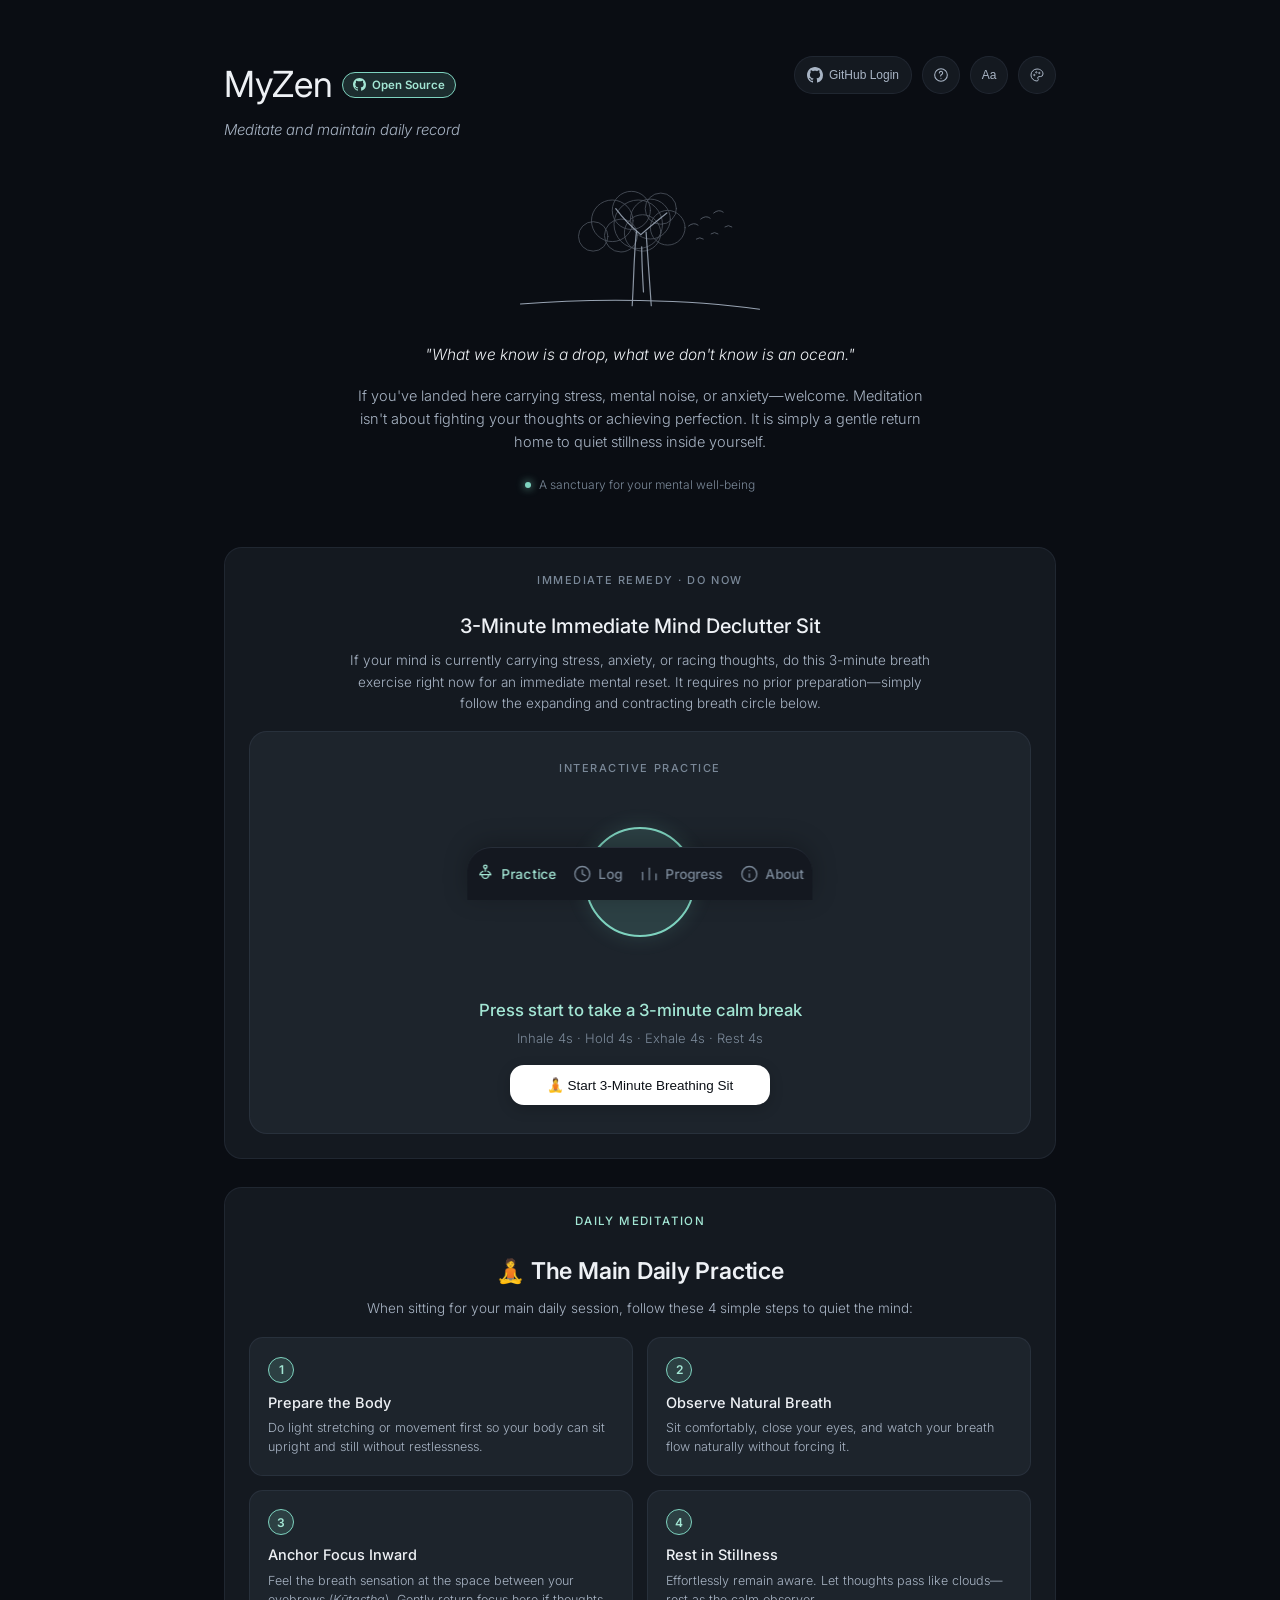
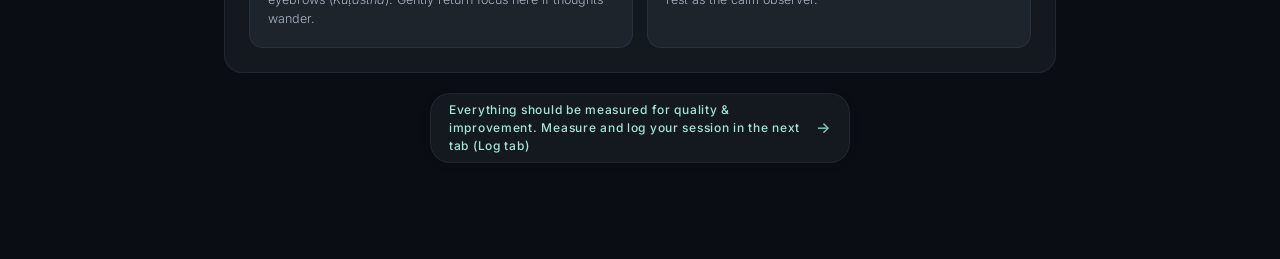
==== index.html @ 16105950 "ui improvements" ====
<!doctype html>
<html data-ps-script-executed="true" data-theme="abyssal" lang="en">
    <head>
        <meta content="text/html; charset=utf-8" http-equiv="Content-Type" />
        <meta content="width=device-width, initial-scale=1.0" name="viewport" />
        <title>MyZen — Meditate and record max depth</title>
        <meta
            content="A living record of a daily meditation practice, synced from the MyZen app — hours, streaks, and the depth reached through Patanjali's eight limbs."
            name="description"
        />
        <link href="https://fonts.googleapis.com/" rel="preconnect" />
        <link
            crossorigin=""
            href="https://fonts.gstatic.com/"
            rel="preconnect"
        />
        <link
            href="https://fonts.googleapis.com/css2?family=Inter:wght@300;400;500;600&display=swap"
            rel="stylesheet"
        />
        <style>
            /* Shared accent (teal/mint) stays constant across themes — only background & surface tint change. */
            :root {
                --accent: #7ed3bf;
                --accent-strong: #a3e6d4;
                --accent-soft: rgba(126, 211, 191, 0.16);
            }
            html[data-theme="abyssal"] {
                --bg: #0a0d13;
                --bg-card: rgba(159, 178, 204, 0.07);
                --bg-card-2: rgba(159, 178, 204, 0.12);
                --bg-modal: #141820;
                --border: rgba(159, 178, 204, 0.14);
                --border-soft: rgba(159, 178, 204, 0.09);
                --text: #eef1f5;
                --text-dim: #a8b4c4;
                --text-faint: #7a8898;
            }
            html[data-theme="forest"] {
                --bg: #0c120c;
                --bg-card: rgba(150, 190, 140, 0.07);
                --bg-card-2: rgba(150, 190, 140, 0.12);
                --bg-modal: #141c14;
                --border: rgba(150, 190, 140, 0.14);
                --border-soft: rgba(150, 190, 140, 0.09);
                --text: #eef2ea;
                --text-dim: #a8bca3;
                --text-faint: #7a8f76;
            }
            html[data-theme="cocoa"] {
                --bg: #120e0c;
                --bg-card: rgba(205, 165, 135, 0.08);
                --bg-card-2: rgba(205, 165, 135, 0.13);
                --bg-modal: #1c1713;
                --border: rgba(205, 165, 135, 0.16);
                --border-soft: rgba(205, 165, 135, 0.1);
                --text: #f2ece5;
                --text-dim: #c0a892;
                --text-faint: #8a7060;
            }
            html[data-theme="dark"] {
                --bg: #000000;
                --bg-card: rgba(255, 255, 255, 0.06);
                --bg-card-2: rgba(255, 255, 255, 0.1);
                --bg-modal: #111111;
                --border: rgba(255, 255, 255, 0.12);
                --border-soft: rgba(255, 255, 255, 0.08);
                --text: #f1f1ee;
                --text-dim: #a8acb8;
                --text-faint: #7a7e8a;
            }
            /* Light Parchment theme */
            html[data-theme="light"] {
                --accent: #2fa889;
                --accent-strong: #1f8a70;
                --accent-soft: rgba(47, 168, 137, 0.12);
                --bg: #f5f4f0;
                --bg-card: rgba(255, 255, 255, 0.85);
                --bg-card-2: rgba(240, 238, 232, 0.9);
                --bg-modal: #f0ede6;
                --border: rgba(0, 0, 0, 0.1);
                --border-soft: rgba(0, 0, 0, 0.07);
                --text: #1a1d24;
                --text-dim: #4a5060;
                --text-faint: #727880;
            }

            * {
                margin: 0;
                padding: 0;
                box-sizing: border-box;
            }
            html {
                scroll-behavior: smooth;
                font-size: 16px;
                transition: font-size 0.15s;
            }
            body {
                background: var(--bg);
                color: var(--text);
                font-family:
                    "Inter",
                    -apple-system,
                    BlinkMacSystemFont,
                    "SF Pro Text",
                    sans-serif;
                font-weight: 300;
                line-height: 1.6;
                transition:
                    background 0.3s,
                    color 0.3s;
            }
            ::selection {
                background: var(--accent-soft);
                color: var(--accent-strong);
            }
            a {
                color: inherit;
            }
            .wrap {
                max-width: 880px;
                margin: 0 auto;
                padding: 0 24px;
            }

            .label {
                font-size: 0.6875rem;
                letter-spacing: 0.14em;
                text-transform: uppercase;
                color: var(--text-faint);
                font-weight: 500;
            }

            /* ---------- header ---------- */
            header {
                padding: 56px 0 8px;
                position: relative;
            }
            header .top {
                display: flex;
                align-items: flex-start;
                justify-content: space-between;
                gap: 12px;
                flex-wrap: wrap;
            }
            header h1 {
                font-size: 2.25rem;
                font-weight: 400;
                letter-spacing: -0.01em;
            }
            header .tagline {
                color: var(--text-dim);
                font-style: italic;
                font-size: 0.9375rem;
                margin-top: 4px;
                font-weight: 300;
            }

            .icon-row {
                display: flex;
                align-items: center;
                gap: 10px;
                position: relative;
                flex-wrap: wrap;
            }
            .icon-btn {
                height: 38px;
                padding: 0 12px;
                border-radius: 20px;
                background: var(--bg-card);
                border: 1px solid var(--border-soft);
                display: inline-flex;
                align-items: center;
                justify-content: center;
                gap: 6px;
                color: var(--text-dim);
                text-decoration: none;
                flex-shrink: 0;
                font-size: 0.75rem;
                font-weight: 500;
                cursor: pointer;
                transition:
                    border-color 0.2s,
                    color 0.2s,
                    background 0.2s;
            }
            .icon-btn:hover {
                border-color: var(--accent);
                color: var(--accent-strong);
                background: var(--bg-card-2);
            }
            .icon-btn.icon-only {
                width: 38px;
                padding: 0;
                border-radius: 50%;
            }
            .icon-btn svg {
                width: 16px;
                height: 16px;
            }

            /* ---------- GitHub Auth Styles ---------- */
            .auth-pill {
                display: inline-flex;
                align-items: center;
                gap: 8px;
                background: var(--bg-card);
                border: 1px solid var(--border-soft);
                border-radius: 20px;
                padding: 4px 12px 4px 6px;
                font-size: 0.75rem;
                color: var(--text-dim);
                cursor: pointer;
                transition: all 0.2s ease;
                height: 38px;
            }
            .auth-pill:hover {
                border-color: var(--accent);
                color: var(--text);
                background: var(--bg-card-2);
            }
            .auth-avatar {
                width: 26px;
                height: 26px;
                border-radius: 50%;
                object-fit: cover;
                border: 1px solid var(--accent);
            }
            .auth-popover {
                position: absolute;
                top: 46px;
                right: 0;
                background: var(--bg-card-2);
                border: 1px solid var(--border);
                border-radius: 14px;
                padding: 16px;
                width: 240px;
                display: none;
                z-index: 25;
                backdrop-filter: blur(12px);
            }
            .auth-popover.open {
                display: block;
            }

            /* ---------- Action Buttons (Matching iOS App) ---------- */
            .action-btn-group {
                display: flex;
                flex-direction: column;
                gap: 10px;
                margin-top: 16px;
            }
            .btn-log-main {
                width: 100%;
                padding: 14px;
                border-radius: 14px;
                background: #ffffff;
                color: #0d1117;
                font-weight: 500;
                font-size: 0.9375rem;
                border: none;
                cursor: pointer;
                text-align: center;
                transition:
                    background 0.2s,
                    transform 0.1s;
                box-shadow: 0 4px 14px rgba(0, 0, 0, 0.18);
            }
            .btn-log-main:hover {
                background: #eef2f5;
            }
            .btn-log-secondary {
                width: 100%;
                padding: 12px;
                border-radius: 14px;
                background: rgba(255, 255, 255, 0.06);
                color: var(--text-dim);
                font-weight: 400;
                font-size: 0.84375rem;
                border: 1px solid var(--border-soft);
                cursor: pointer;
                text-align: center;
                display: flex;
                align-items: center;
                justify-content: center;
                gap: 8px;
                transition: all 0.2s;
            }
            .btn-log-secondary:hover {
                background: rgba(255, 255, 255, 0.1);
                color: var(--text);
                border-color: var(--border);
            }
            .btn-log-secondary:disabled {
                opacity: 0.45;
                cursor: not-allowed;
                transform: none;
            }

            /* ---------- Step-by-Step Practice & Guide ---------- */
            .practice-step-grid {
                display: grid;
                grid-template-columns: 1fr 1fr;
                gap: 14px;
                margin-top: 16px;
            }
            @media (max-width: 600px) {
                .practice-step-grid {
                    grid-template-columns: 1fr;
                }
            }
            .practice-step-card {
                background: var(--bg-card);
                border: 1px solid var(--border-soft);
                border-radius: 14px;
                padding: 18px;
            }
            .step-num-badge {
                display: inline-flex;
                align-items: center;
                justify-content: center;
                width: 26px;
                height: 26px;
                border-radius: 50%;
                background: var(--accent-soft);
                color: var(--accent-strong);
                font-size: 0.75rem;
                font-weight: 600;
                margin-bottom: 8px;
                border: 1px solid var(--accent);
            }
            .step-title {
                font-size: 0.90625rem;
                font-weight: 500;
                color: var(--text);
                margin-bottom: 4px;
            }
            .step-desc {
                font-size: 0.78125rem;
                color: var(--text-dim);
                line-height: 1.55;
            }

            .next-steps-banner {
                background: var(--bg-card-2);
                border: 1px solid var(--accent-soft);
                border-radius: 16px;
                padding: 20px;
                margin-top: 20px;
            }
            .next-step-item {
                display: flex;
                align-items: flex-start;
                gap: 12px;
                margin-top: 12px;
            }
            .next-step-item .num {
                width: 22px;
                height: 22px;
                border-radius: 50%;
                background: var(--accent);
                color: #0a0d13;
                display: flex;
                align-items: center;
                justify-content: center;
                font-size: 0.75rem;
                font-weight: 600;
                flex-shrink: 0;
                margin-top: 2px;
            }

            /* Breathing Pacer Widget */
            .breathing-ring-container {
                display: flex;
                flex-direction: column;
                align-items: center;
                justify-content: center;
                padding: 28px 20px;
                text-align: center;
                background: var(--bg-card);
                border: 1px solid var(--border-soft);
                border-radius: 18px;
                margin-top: 16px;
                position: relative;
            }
            .breathing-ring-wrapper {
                width: 170px;
                height: 170px;
                display: flex;
                align-items: center;
                justify-content: center;
                margin: 12px 0;
                position: relative;
            }
            .breathing-ring {
                width: 110px;
                height: 110px;
                border-radius: 50%;
                background: var(--accent-soft);
                border: 2px solid var(--accent);
                display: flex;
                align-items: center;
                justify-content: center;
                box-shadow: 0 0 20px var(--accent-soft);
                transition:
                    transform 4s ease-in-out,
                    opacity 4s ease-in-out;
            }
            .breathing-ring.expand {
                transform: scale(1.4);
                box-shadow: 0 0 35px var(--accent);
            }
            .breathing-ring.contract {
                transform: scale(0.9);
                box-shadow: 0 0 10px var(--accent-soft);
            }
            .breathing-state-text {
                font-size: 1.05rem;
                font-weight: 500;
                color: var(--accent-strong);
                margin-top: 18px;
            }
            .breathing-timer-text {
                font-size: 0.8125rem;
                color: var(--text-faint);
                margin-top: 4px;
            }

            /* ---------- Disabled State Wrapper ---------- */
            .disabled-section-wrap {
                position: relative;
                border-radius: 18px;
                background: var(--bg-card);
                border: 1px solid var(--border-soft);
                padding: 22px 20px;
                min-height: 180px;
                overflow: hidden;
            }
            /* Stats row: no box when active (logged in) */
            #statsWrap:not(.disabled) {
                background: none;
                border: none;
                padding: 0;
                min-height: 0;
                border-radius: 0;
            }
            .disabled-section-wrap.disabled .disabled-content {
                opacity: 0.15;
                pointer-events: none;
                user-select: none;
                filter: blur(4px);
                transition: all 0.3s ease;
            }
            .disabled-overlay {
                position: absolute;
                inset: 0;
                display: none;
                flex-direction: column;
                align-items: center;
                justify-content: center;
                padding: 28px 20px;
                text-align: center;
                background: rgba(10, 13, 19, 0.7);
                backdrop-filter: blur(6px);
                z-index: 10;
                border-radius: 18px;
            }
            html[data-theme="light"] .disabled-overlay {
                background: rgba(245, 244, 240, 0.82);
            }
            .disabled-section-wrap.disabled .disabled-overlay {
                display: flex;
            }
            .disabled-overlay-title {
                font-size: 0.9375rem;
                color: var(--text);
                font-weight: 500;
                margin-bottom: 6px;
            }
            .disabled-overlay-desc {
                font-size: 0.78125rem;
                color: var(--text-dim);
                max-width: 420px;
                margin-bottom: 14px;
                line-height: 1.5;
            }

            /* ---------- theme popover ---------- */
            .popover {
                position: absolute;
                top: 46px;
                right: 0;
                background: var(--bg-card-2);
                border: 1px solid var(--border);
                border-radius: 14px;
                padding: 14px;
                width: 190px;
                display: none;
                z-index: 20;
                backdrop-filter: blur(10px);
            }
            .popover.open {
                display: block;
            }
            .popover .pop-label {
                font-size: 0.625rem;
                letter-spacing: 0.1em;
                text-transform: uppercase;
                color: var(--text-faint);
                margin-bottom: 10px;
            }
            .theme-opt {
                display: flex;
                align-items: center;
                gap: 10px;
                padding: 7px 6px;
                border-radius: 8px;
                cursor: pointer;
                font-size: 0.8125rem;
                color: var(--text-dim);
            }
            .theme-opt:hover {
                background: var(--bg-card);
            }
            .theme-opt.active {
                color: var(--text);
            }
            .swatch {
                width: 16px;
                height: 16px;
                border-radius: 50%;
                flex-shrink: 0;
                border: 1px solid var(--border);
            }
            .sw-abyssal {
                background: #26344a;
            }
            .sw-forest {
                background: #2c3e28;
            }
            .sw-cocoa {
                background: #4a382b;
            }
            .sw-dark {
                background: #222225;
            }
            .sw-light {
                background: #e8e5da;
                border: 1px solid #ccc;
            }

            /* ---------- Open Source Tag ---------- */
            .open-source-tag {
                display: inline-flex;
                align-items: center;
                gap: 6px;
                padding: 3px 10px;
                border-radius: 20px;
                background: var(--accent-soft);
                border: 1px solid var(--accent);
                color: var(--accent-strong);
                font-size: 0.71875rem;
                font-weight: 600;
                text-decoration: none;
                transition: all 0.2s ease;
                white-space: nowrap;
            }
            .open-source-tag:hover {
                background: var(--accent);
                color: #0c120c;
                transform: translateY(-1px);
            }

            /* ---------- How Web App & GitHub Sync Pictorial Flow ---------- */
            .sync-flow-wrapper {
                margin: 20px 0 16px;
            }
            .sync-diagram {
                display: flex;
                align-items: stretch;
                justify-content: space-between;
                gap: 6px;
                margin-bottom: 20px;
            }
            .sync-step {
                flex: 1;
                background: var(--bg-card);
                border: 1px solid var(--border-soft);
                border-radius: 14px;
                padding: 16px 12px;
                text-align: center;
                position: relative;
                display: flex;
                flex-direction: column;
                align-items: center;
                transition: all 0.25 ease;
            }
            .sync-step:hover {
                border-color: var(--accent);
                transform: translateY(-2px);
                background: var(--bg-card-2);
            }
            .sync-step-badge {
                width: 24px;
                height: 24px;
                border-radius: 50%;
                background: var(--accent-soft);
                border: 1px solid var(--accent);
                color: var(--accent-strong);
                font-size: 0.75rem;
                font-weight: 700;
                display: flex;
                align-items: center;
                justify-content: center;
                margin-bottom: 10px;
            }
            .sync-step-icon {
                font-size: 1.75rem;
                margin-bottom: 8px;
                line-height: 1;
            }
            .sync-step-title {
                font-size: 0.8125rem;
                font-weight: 600;
                color: var(--text);
                margin-bottom: 6px;
            }
            .sync-step-desc {
                font-size: 0.71875rem;
                color: var(--text-dim);
                line-height: 1.45;
            }
            .sync-arrow {
                display: flex;
                align-items: center;
                justify-content: center;
                color: var(--accent);
                font-size: 1.25rem;
                opacity: 0.85;
                padding: 0 2px;
                flex-shrink: 0;
            }
            @media (max-width: 680px) {
                .sync-diagram {
                    flex-direction: column;
                    gap: 10px;
                }
                .sync-arrow {
                    transform: rotate(90deg);
                    padding: 4px 0;
                }
            }

            /* ---------- illustration ---------- */
            .illustration {
                display: block;
                margin: 32px auto 6px;
                width: 260px;
                height: auto;
                opacity: 0.9;
            }

            /* ---------- about & why ---------- */
            .about {
                padding: 8px 0 36px;
                text-align: center;
            }
            .about p {
                color: var(--text-dim);
                font-size: 0.90625rem;
                max-width: 580px;
                margin: 0 auto;
            }
            .about p + p {
                margin-top: 12px;
            }
            .about .quote {
                color: var(--text);
                font-size: 0.96875rem;
                font-style: italic;
                margin-bottom: 16px;
            }
            .app-note {
                margin-top: 22px;
                display: inline-flex;
                align-items: center;
                gap: 8px;
                font-size: 0.75rem;
                color: var(--text-faint);
            }
            .app-note .dot {
                width: 6px;
                height: 6px;
                border-radius: 50%;
                background: var(--accent);
                box-shadow: 0 0 8px var(--accent);
            }

            /* ---------- sections ---------- */
            section {
                padding: 32px 0;
            }
            .section-head {
                margin-bottom: 20px;
                display: flex;
                align-items: baseline;
                justify-content: space-between;
                gap: 16px;
                flex-wrap: wrap;
            }
            .section-head h2 {
                font-size: 1.1875rem;
                font-weight: 400;
            }
            .section-head .desc {
                font-size: 0.8125rem;
                color: var(--text-faint);
            }

            .card {
                background: var(--bg-card);
                border: 1px solid var(--border-soft);
                border-radius: 18px;
                padding: 22px 0;
            }
            .stat-row {
                display: grid;
                grid-template-columns: 1fr 1fr 1fr;
            }
            .stat-cell {
                text-align: center;
                padding: 0 8px;
                position: relative;
            }
            .stat-cell:not(:last-child)::after {
                content: "";
                position: absolute;
                right: 0;
                top: 6px;
                bottom: 6px;
                width: 1px;
                background: var(--border-soft);
            }
            .stat-cell .lbl {
                font-size: 0.625rem;
                letter-spacing: 0.12em;
                text-transform: uppercase;
                color: var(--text-faint);
                margin-bottom: 8px;
            }
            .stat-cell .val {
                font-size: 1.5rem;
                font-weight: 400;
                color: var(--text);
            }
            .stat-cell .bar {
                height: 2px;
                width: 36px;
                margin: 8px auto 0;
                background: var(--border);
                border-radius: 2px;
                overflow: hidden;
            }
            .stat-cell .bar i {
                display: block;
                height: 100%;
                background: var(--accent);
                width: 60%;
            }

            .last-session {
                display: flex;
                align-items: center;
                gap: 18px;
                padding: 20px;
            }
            .depth-circle {
                width: 58px;
                height: 58px;
                border-radius: 50%;
                border: 1px solid var(--accent);
                display: flex;
                flex-direction: column;
                align-items: center;
                justify-content: center;
                flex-shrink: 0;
                color: var(--accent-strong);
            }
            .depth-circle .n {
                font-size: 1.1875rem;
                font-weight: 400;
                line-height: 1;
            }
            .depth-circle .t {
                font-size: 0.5rem;
                letter-spacing: 0.08em;
                text-transform: uppercase;
                color: var(--text-faint);
                margin-top: 2px;
            }
            .last-session .info .title {
                font-size: 0.9375rem;
                color: var(--text);
            }
            .last-session .info .stage {
                font-size: 0.8125rem;
                color: var(--text-dim);
                margin-top: 3px;
            }
            .last-session .info .date {
                font-size: 0.71875rem;
                color: var(--text-faint);
                margin-top: 3px;
            }

            .depth-info-toggle {
                font-size: 0.75rem;
                color: var(--accent-strong);
                background: none;
                border: none;
                cursor: pointer;
                display: inline-flex;
                align-items: center;
                gap: 6px;
                font-family: inherit;
                padding: 0;
            }
            .depth-info-toggle svg {
                width: 13px;
                height: 13px;
            }
            .limb-grid {
                display: grid;
                grid-template-columns: 1fr 1fr;
                gap: 10px;
                margin-top: 18px;
            }
            .limb-card {
                background: var(--bg-card);
                border: 1px solid var(--border-soft);
                border-radius: 14px;
                padding: 16px;
                display: flex;
                gap: 12px;
                align-items: flex-start;
            }
            .limb-card .num {
                width: 26px;
                height: 26px;
                border-radius: 50%;
                background: var(--bg-card-2);
                display: flex;
                align-items: center;
                justify-content: center;
                font-size: 0.75rem;
                color: var(--text-dim);
                flex-shrink: 0;
            }
            .limb-card.reached .num {
                background: var(--accent-soft);
                color: var(--accent-strong);
                border: 1px solid var(--accent);
            }
            .limb-card .name {
                font-size: 0.84375rem;
                font-weight: 500;
                color: var(--text);
            }
            .limb-card .desc {
                font-size: 0.71875rem;
                color: var(--text-dim);
                margin-top: 2px;
                line-height: 1.6;
            }
            @media (max-width: 600px) {
                .limb-grid {
                    grid-template-columns: 1fr;
                }
            }

            .cal-wrap {
                overflow-x: auto;
                padding: 4px 0 6px;
            }
            #calGrid {
                display: grid;
                grid-auto-flow: column;
                grid-template-rows: repeat(7, 11px);
                gap: 3px;
                width: max-content;
            }
            .cal-cell {
                width: 11px;
                height: 11px;
                border-radius: 2px;
                background: var(--bg-card);
                border: 1px solid var(--border-soft);
            }
            .cal-legend {
                display: flex;
                align-items: center;
                gap: 6px;
                margin-top: 14px;
                font-size: 0.65625rem;
                color: var(--text-faint);
            }
            .cal-legend .cal-cell {
                width: 9px;
                height: 9px;
            }

            .log-table {
                width: 100%;
                border-collapse: collapse;
                font-size: 0.8125rem;
            }
            .log-table th {
                text-align: left;
                font-size: 0.625rem;
                letter-spacing: 0.1em;
                text-transform: uppercase;
                color: var(--text-faint);
                font-weight: 400;
                padding: 0 0 12px;
                border-bottom: 1px solid var(--border);
            }
            .log-table td {
                padding: 13px 0;
                border-bottom: 1px solid var(--border-soft);
                color: var(--text-dim);
            }
            .log-table tr:last-child td {
                border-bottom: none;
            }
            .log-table .col-date {
                color: var(--text);
            }
            .log-table .col-depth {
                color: var(--accent-strong);
            }
            .table-act-btn {
                background: none;
                border: none;
                color: var(--text-faint);
                cursor: pointer;
                padding: 2px 6px;
                font-size: 0.75rem;
                transition: color 0.2s;
            }
            .table-act-btn:hover {
                color: var(--accent-strong);
            }
            .table-del-btn:hover {
                color: #ff6b6b;
            }

            /* ---------- Inline Log Widget Auth Banner ---------- */
            .inline-widget-auth-bar {
                display: flex;
                align-items: center;
                justify-content: center;
                gap: 10px;
                padding: 12px 16px;
                background: var(--accent-soft);
                border: 1px solid var(--accent);
                border-radius: 12px;
                margin-top: 16px;
                font-size: 0.84375rem;
                color: var(--accent-strong);
                font-weight: 500;
                text-align: center;
            }
            .inline-widget-auth-bar button {
                background: var(--accent);
                color: #0a0d13;
                border: none;
                border-radius: 8px;
                padding: 7px 16px;
                font-size: 0.8125rem;
                font-weight: 600;
                cursor: pointer;
                font-family: inherit;
                transition: opacity 0.2s;
            }
            .inline-widget-auth-bar button:hover {
                opacity: 0.85;
            }

            .empty-state {
                text-align: center;
                padding: 44px 18px;
                color: var(--text-faint);
                font-size: 0.8125rem;
                border: 1px dashed var(--border);
                border-radius: 14px;
            }

            .connect {
                text-align: center;
            }
            .connect p {
                color: var(--text-dim);
                font-size: 0.875rem;
                max-width: 440px;
                margin: 0 auto 20px;
            }
            .btn-primary {
                display: inline-block;
                background: var(--text);
                color: var(--bg);
                font-size: 0.875rem;
                padding: 14px 30px;
                border-radius: 14px;
                text-decoration: none;
                font-weight: 500;
                transition: opacity 0.2s;
            }
            .btn-primary:hover {
                opacity: 0.85;
            }

            footer {
                padding: 44px 0 56px;
                text-align: center;
                color: var(--text-faint);
                font-size: 0.71875rem;
                border-top: 1px solid var(--border-soft);
                margin-top: 20px;
            }
            footer .fmark {
                display: block;
                color: var(--text-dim);
                font-size: 0.8125rem;
                font-style: italic;
                margin-bottom: 8px;
            }

            /* ---------- modals & reflection sheet ---------- */
            .modal-overlay {
                position: fixed;
                inset: 0;
                background: rgba(0, 0, 0, 0.65);
                display: none;
                align-items: flex-end;
                justify-content: center;
                z-index: 100;
            }
            .modal-overlay.open {
                display: flex;
            }
            .modal-card {
                background: var(--bg-modal);
                border: 1px solid var(--border);
                border-radius: 20px 20px 0 0;
                width: 100%;
                max-width: 620px;
                max-height: 85vh;
                overflow-y: auto;
                padding: 26px 24px 34px;
                animation: slideUp 0.25s ease;
                box-shadow: 0 -4px 40px rgba(0, 0, 0, 0.5);
            }
            @media (min-width: 640px) {
                .modal-overlay {
                    align-items: center;
                }
                .modal-card {
                    border-radius: 20px;
                    margin: 20px;
                }
            }
            @keyframes slideUp {
                from {
                    transform: translateY(24px);
                    opacity: 0;
                }
                to {
                    transform: translateY(0);
                    opacity: 1;
                }
            }
            .modal-head {
                display: flex;
                align-items: center;
                justify-content: space-between;
                margin-bottom: 18px;
            }
            .modal-head h3 {
                font-size: 1.1rem;
                font-weight: 400;
                color: var(--text);
            }
            .modal-close {
                width: 30px;
                height: 30px;
                border-radius: 50%;
                background: rgba(255, 255, 255, 0.08);
                border: none;
                color: var(--text-dim);
                cursor: pointer;
                font-size: 1rem;
                flex-shrink: 0;
            }
            .modal-body p {
                font-size: 0.84375rem;
                color: var(--text-dim);
                line-height: 1.7;
                margin-bottom: 12px;
            }
            .modal-body .m-limb {
                display: flex;
                gap: 12px;
                padding: 12px 0;
                border-top: 1px solid var(--border-soft);
            }
            .modal-body .m-limb:first-of-type {
                border-top: none;
            }
            .modal-body .m-limb .num {
                width: 24px;
                height: 24px;
                border-radius: 50%;
                background: var(--accent-soft);
                color: var(--accent-strong);
                display: flex;
                align-items: center;
                justify-content: center;
                font-size: 0.7rem;
                flex-shrink: 0;
            }
            .modal-body .m-limb .name {
                font-size: 0.85rem;
                color: var(--text);
            }

            /* Sheet Layout Specifics */
            .sheet-section {
                margin-bottom: 20px;
            }
            .sheet-label {
                font-size: 0.6875rem;
                letter-spacing: 0.12em;
                text-transform: uppercase;
                color: var(--text-faint);
                margin-bottom: 10px;
                display: flex;
                justify-content: space-between;
                align-items: center;
            }
            .duration-picker {
                background: var(--bg-card);
                border: 1px solid var(--border-soft);
                border-radius: 14px;
                padding: 16px;
            }
            .duration-slider-row {
                display: flex;
                align-items: center;
                gap: 16px;
            }
            .duration-slider {
                flex: 1;
                accent-color: var(--accent);
                height: 6px;
                border-radius: 3px;
                cursor: pointer;
            }
            .duration-val {
                font-size: 1.1rem;
                font-weight: 500;
                color: var(--accent-strong);
                min-width: 64px;
                text-align: right;
            }
            .custom-dur-btn {
                font-size: 0.75rem;
                color: var(--text-dim);
                background: none;
                border: none;
                cursor: pointer;
                text-decoration: underline;
            }
            .depth-select-grid {
                display: grid;
                grid-template-columns: 1fr 1fr;
                gap: 10px;
            }
            @media (max-width: 540px) {
                .depth-select-grid {
                    grid-template-columns: 1fr;
                }
            }
            .depth-opt-card {
                background: var(--bg-card);
                border: 1px solid var(--border-soft);
                border-radius: 12px;
                padding: 12px;
                cursor: pointer;
                display: flex;
                align-items: flex-start;
                gap: 10px;
                transition: all 0.2s ease;
            }
            .depth-opt-card:hover {
                border-color: var(--accent);
                background: var(--bg-card-2);
            }
            .depth-opt-card.selected {
                border-color: var(--accent);
                background: var(--accent-soft);
            }
            .depth-opt-num {
                width: 24px;
                height: 24px;
                border-radius: 50%;
                background: rgba(255, 255, 255, 0.08);
                display: flex;
                align-items: center;
                justify-content: center;
                font-size: 0.75rem;
                font-weight: 500;
                color: var(--text-dim);
                flex-shrink: 0;
            }
            .depth-opt-card.selected .depth-opt-num {
                background: var(--accent);
                color: var(--bg);
            }
            .depth-opt-title {
                font-size: 0.8125rem;
                font-weight: 500;
                color: var(--text);
            }
            .depth-opt-sub {
                font-size: 0.71875rem;
                color: var(--text-faint);
                margin-top: 2px;
            }
            .depth-summary-box {
                background: var(--bg-card);
                border: 1px solid var(--border-soft);
                border-radius: 14px;
                padding: 16px;
                margin-top: 14px;
            }
            .depth-summary-head {
                font-size: 0.625rem;
                letter-spacing: 0.12em;
                text-transform: uppercase;
                color: var(--text-faint);
            }
            .depth-summary-title {
                font-size: 0.9375rem;
                font-weight: 500;
                color: var(--accent-strong);
                margin-top: 2px;
            }
            .depth-summary-desc {
                font-size: 0.8125rem;
                color: var(--text-dim);
                margin-top: 8px;
                line-height: 1.6;
            }
            .commit-btn {
                width: 100%;
                padding: 14px;
                border-radius: 14px;
                background: var(--accent);
                color: #0a0d13;
                font-weight: 400;
                font-size: 0.9375rem;
                border: none;
                cursor: pointer;
                text-align: center;
                letter-spacing: 0.01em;
                box-shadow:
                    0 4px 14px rgba(126, 231, 185, 0.25),
                    0 1px 3px rgba(0, 0, 0, 0.3);
                transition:
                    transform 0.12s ease,
                    box-shadow 0.12s ease,
                    opacity 0.15s ease,
                    background 0.15s ease;
                user-select: none;
                -webkit-tap-highlight-color: transparent;
            }
            .commit-btn:hover {
                opacity: 0.92;
                box-shadow:
                    0 6px 20px rgba(126, 231, 185, 0.35),
                    0 2px 6px rgba(0, 0, 0, 0.25);
                transform: translateY(-1px);
            }
            .commit-btn:active {
                transform: scale(0.96) translateY(1px);
                box-shadow:
                    0 1px 4px rgba(126, 231, 185, 0.15),
                    inset 0 1px 3px rgba(0, 0, 0, 0.15);
                opacity: 1;
                transition:
                    transform 0.06s ease,
                    box-shadow 0.06s ease;
            }
            .commit-btn:focus-visible {
                outline: 2px solid var(--accent);
                outline-offset: 3px;
            }
            .zen-input {
                width: 100%;
                padding: 10px 14px;
                border-radius: 10px;
                background: var(--bg-card);
                border: 1px solid var(--border);
                color: var(--text);
                font-size: 0.84375rem;
                margin-top: 6px;
                outline: none;
            }
            .zen-input:focus {
                border-color: var(--accent);
            }

            /* Toast Notification */
            .toast {
                position: fixed;
                bottom: 24px;
                left: 50%;
                transform: translateX(-50%);
                background: var(--accent);
                color: #0a0d13;
                padding: 10px 20px;
                border-radius: 20px;
                font-size: 0.8125rem;
                font-weight: 500;
                z-index: 200;
                box-shadow: 0 4px 16px rgba(0, 0, 0, 0.3);
                display: none;
                animation: fadeIn 0.2s;
            }
            @keyframes fadeIn {
                from {
                    opacity: 0;
                    transform: translate(-50%, 10px);
                }
                to {
                    opacity: 1;
                    transform: translate(-50%, 0);
                }
            }

            /* ---------- tab panels (mobile-app style sections) ---------- */
            body {
                padding-bottom: 84px;
            }
            .tab-panel {
                display: none;
                animation: tabFadeIn 0.22s ease;
            }
            .tab-panel.active {
                display: block;
            }
            @keyframes tabFadeIn {
                from {
                    opacity: 0;
                    transform: translateY(6px);
                }
                to {
                    opacity: 1;
                    transform: translateY(0);
                }
            }

            /* ---------- bottom tab bar ---------- */
            .tab-bar {
                position: fixed;
                left: 0;
                right: 0;
                bottom: 0;
                z-index: 50;
                display: flex;
                align-items: stretch;
                justify-content: space-around;
                background: var(--bg-modal);
                border-top: 1px solid var(--border);
                padding-bottom: env(safe-area-inset-bottom, 0);
                backdrop-filter: blur(14px);
                -webkit-backdrop-filter: blur(14px);
            }
            .tab-btn {
                flex: 1;
                display: flex;
                flex-direction: column;
                align-items: center;
                justify-content: center;
                gap: 4px;
                background: none;
                border: none;
                padding: 9px 4px 8px;
                color: var(--text-faint);
                font-family: inherit;
                font-size: 0.6875rem;
                font-weight: 500;
                letter-spacing: 0.01em;
                cursor: pointer;
                transition:
                    color 0.2s,
                    transform 0.1s;
                -webkit-tap-highlight-color: transparent;
            }
            .tab-btn svg {
                width: 22px;
                height: 22px;
                transition: transform 0.2s ease;
            }
            .tab-btn:active {
                transform: scale(0.92);
            }
            .tab-btn.active {
                color: var(--accent-strong);
            }
            .tab-btn.active svg {
                transform: translateY(-1px);
            }

            /* Bottom nav stays fixed at the bottom of the viewport on every
               screen size — full-width edge-to-edge on phones, and a
               wider, roomier floating bar on tablets and desktop. */
            @media (min-width: 640px) {
                .tab-bar {
                    max-width: min(1080px, 94vw);
                    left: 50%;
                    right: auto;
                    transform: translateX(-50%);
                    border-radius: 22px 22px 0 0;
                    box-shadow: 0 -4px 24px rgba(0, 0, 0, 0.25);
                    bottom: 0;
                }
                .tab-btn {
                    padding: 13px 4px 12px;
                    font-size: 0.75rem;
                    gap: 6px;
                }
                .tab-btn svg {
                    width: 24px;
                    height: 24px;
                }
            }
            @media (min-width: 1000px) {
                .tab-bar {
                    max-width: 1160px;
                    border-radius: 24px 24px 0 0;
                }
                .tab-btn {
                    flex-direction: row;
                    padding: 16px 8px;
                    font-size: 0.84375rem;
                }
                .tab-btn svg {
                    width: 20px;
                    height: 20px;
                }
            }
        </style>
    </head>
    <body>
        <main class="wrap">
            <header>
                <div class="top">
                    <div>
                        <div
                            style="
                                display: flex;
                                align-items: center;
                                gap: 10px;
                                flex-wrap: wrap;
                            "
                        >
                            <h1 style="margin: 0">MyZen</h1>
                            <a
                                href="https://github.com/Asutosh11/myzen"
                                target="_blank"
                                rel="noopener"
                                class="open-source-tag"
                                title="View Source Code on GitHub"
                            >
                                <svg
                                    width="13"
                                    height="13"
                                    viewBox="0 0 24 24"
                                    fill="currentColor"
                                >
                                    <path
                                        d="M12 0C5.37 0 0 5.37 0 12c0 5.31 3.435 9.795 8.205 11.385.6.105.825-.255.825-.57 0-.285-.015-1.23-.015-2.235-3.015.555-3.795-.735-4.035-1.41-.135-.345-.72-1.41-1.23-1.695-.42-.225-1.02-.78-.015-.795.945-.015 1.62.87 1.845 1.23 1.08 1.815 2.805 1.305 3.495.99.105-.78.42-1.305.765-1.605-2.67-.3-5.46-1.335-5.46-5.925 0-1.305.465-2.385 1.23-3.225-.12-.3-.54-1.53.12-3.18 0 0 1.005-.315 3.3 1.23.96-.27 1.98-.405 3-.405s2.04.135 3 .405c2.295-1.56 3.3-1.23 3.3-1.23.66 1.65.24 2.88.12 3.18.765.84 1.23 1.905 1.23 3.225 0 4.605-2.805 5.625-5.475 5.925.435.375.81 1.095.81 2.22 0 1.605-.015 2.895-.015 3.3 0 .315.225.69.825.57A12.02 12.02 0 0024 12c0-6.63-5.37-12-12-12z"
                                    />
                                </svg>
                                <span>Open Source</span>
                            </a>
                        </div>
                        <div class="tagline">
                            Meditate and maintain daily record
                        </div>
                    </div>
                    <div class="icon-row">
                        <div id="authPillContainer"></div>

                        <button
                            class="icon-btn icon-only"
                            id="helpBtn"
                            title="How this works"
                        >
                            <svg
                                fill="none"
                                stroke="currentColor"
                                stroke-width="1.6"
                                viewBox="0 0 24 24"
                            >
                                <circle cx="12" cy="12" r="9.5"></circle>
                                <path
                                    d="M9.5 9a2.5 2.5 0 1 1 3.5 2.3c-.9.4-1.5 1-1.5 2.2"
                                    stroke-linecap="round"
                                ></path>
                                <path
                                    d="M12 17h.01"
                                    stroke-linecap="round"
                                ></path>
                            </svg>
                        </button>
                        <button
                            class="icon-btn icon-only"
                            id="sizeBtn"
                            title="Text size"
                        >
                            Aa
                        </button>
                        <div style="position: relative">
                            <button
                                class="icon-btn icon-only"
                                id="themeBtn"
                                title="Theme"
                            >
                                <svg
                                    fill="none"
                                    stroke="currentColor"
                                    stroke-width="1.5"
                                    viewBox="0 0 24 24"
                                >
                                    <path
                                        d="M12 3a9 9 0 1 0 0 18c1.1 0 2-.9 2-2 0-.5-.2-1-.5-1.3-.3-.4-.5-.8-.5-1.3 0-1 .9-2 2-2h2a4 4 0 0 0 4-4c0-4.4-4-7.4-9-7.4Z"
                                    ></path>
                                    <circle cx="8" cy="12" r="1"></circle>
                                    <circle cx="11" cy="8" r="1"></circle>
                                    <circle cx="15.5" cy="9" r="1"></circle>
                                </svg>
                            </button>
                            <div class="popover" id="themePop">
                                <div class="pop-label">Theme</div>
                                <div
                                    class="theme-opt active"
                                    data-theme-choice="abyssal"
                                >
                                    <span class="swatch sw-abyssal"></span
                                    >Abyssal Storm
                                </div>
                                <div
                                    class="theme-opt"
                                    data-theme-choice="forest"
                                >
                                    <span class="swatch sw-forest"></span>Forest
                                    Moss
                                </div>
                                <div
                                    class="theme-opt"
                                    data-theme-choice="cocoa"
                                >
                                    <span class="swatch sw-cocoa"></span>Cocoa
                                    Zen
                                </div>
                                <div class="theme-opt" data-theme-choice="dark">
                                    <span class="swatch sw-dark"></span>Complete
                                    Dark
                                </div>
                                <div
                                    class="theme-opt"
                                    data-theme-choice="light"
                                >
                                    <span class="swatch sw-light"></span>Light
                                    Parchment
                                </div>
                            </div>
                        </div>
                    </div>
                </div>
                <svg
                    class="illustration"
                    fill="none"
                    stroke="var(--text-dim)"
                    stroke-linecap="round"
                    stroke-linejoin="round"
                    viewBox="0 0 300 170"
                    xmlns="http://www.w3.org/2000/svg"
                >
                    <g opacity=".45" stroke-width="1">
                        <circle cx="118" cy="54" r="24"></circle>
                        <circle cx="140" cy="42" r="22"></circle>
                        <circle cx="162" cy="52" r="23"></circle>
                        <circle cx="182" cy="62" r="20"></circle>
                        <circle cx="153" cy="68" r="21"></circle>
                        <circle cx="128" cy="71" r="19"></circle>
                        <circle cx="96" cy="72" r="17"></circle>
                        <circle cx="174" cy="40" r="18"></circle>
                        <circle cx="148" cy="58" r="28"></circle>
                    </g>
                    <g opacity=".9" stroke-width="1.4">
                        <path d="M146 66 C143 90 143 120 141 152"></path>
                        <path d="M157 67 C159 93 161 121 163 152"></path>
                        <path d="M152 84 C152 103 153 118 154 136"></path>
                        <path d="M151 70 C140 61 131 52 122 40"></path>
                        <path d="M151 70 C161 61 171 53 181 45"></path>
                    </g>
                    <g opacity=".55" stroke-width="1">
                        <path d="M206 60 q6 -5 11 -1"></path>
                        <path d="M220 52 q6 -5 11 -1"></path>
                        <path d="M235 45 q6 -5 11 -1"></path>
                        <path d="M215 75 q4 -3 8 0"></path>
                        <path d="M232 69 q4 -3 8 0"></path>
                        <path d="M248 61 q4 -3 8 0"></path>
                    </g>
                    <path
                        d="M12 150 C95 143 205 144 288 156"
                        stroke-width="1.2"
                    ></path>
                </svg>
            </header>

            <!-- Tab navigation (fixed bottom bar on mobile, segmented control on desktop) -->
            <nav class="tab-bar" id="tabBar" aria-label="Sections">
                <button class="tab-btn active" data-tab="practice" type="button">
                    <svg viewBox="0 0 24 24" fill="none" stroke="currentColor" stroke-width="1.6" stroke-linecap="round" stroke-linejoin="round"><circle cx="12" cy="4.5" r="2"></circle><path d="M12 6.5v3.5"></path><path d="M9 10c-1.8 .6-3 2-3.5 4"></path><path d="M15 10c1.8 .6 3 2 3.5 4"></path><path d="M5.5 14h13"></path><path d="M8 14c0 2.5 1.8 4.5 4 4.5s4-2 4-4.5"></path></svg>
                    <span>Practice</span>
                </button>
                <button class="tab-btn" data-tab="log" type="button">
                    <svg viewBox="0 0 24 24" fill="none" stroke="currentColor" stroke-width="1.6" stroke-linecap="round" stroke-linejoin="round"><circle cx="12" cy="12" r="9"></circle><path d="M12 7v5l3.5 2"></path></svg>
                    <span>Log</span>
                </button>
                <button class="tab-btn" data-tab="progress" type="button">
                    <svg viewBox="0 0 24 24" fill="none" stroke="currentColor" stroke-width="1.6" stroke-linecap="round" stroke-linejoin="round"><path d="M4 19V10"></path><path d="M12 19V5"></path><path d="M20 19v-7"></path></svg>
                    <span>Progress</span>
                </button>
                <button class="tab-btn" data-tab="about" type="button">
                    <svg viewBox="0 0 24 24" fill="none" stroke="currentColor" stroke-width="1.6" stroke-linecap="round" stroke-linejoin="round"><circle cx="12" cy="12" r="9"></circle><path d="M12 16v-4M12 8h.01"></path></svg>
                    <span>About</span>
                </button>
            </nav>

            <div class="tab-panel active" id="tabPanel-practice">
            <section class="about">
                <p class="quote">
                    "What we know is a drop, what we don't know is an ocean."
                </p>
                <p>
                    If you've landed here carrying stress, mental noise, or
                    anxiety—welcome. Meditation isn't about fighting your
                    thoughts or achieving perfection. It is simply a gentle
                    return home to quiet stillness inside yourself.
                </p>
                <div class="app-note">
                    <span class="dot"></span> A sanctuary for your mental
                    well-being
                </div>
            </section>

            <!-- 1. 3-Minute Immediate Remedy (Do Now) -->
            <section id="stepByStepGuide" style="padding: 16px 0">
                <div class="card" style="padding: 24px; position: relative">
                    <div
                        class="section-head"
                        style="
                            margin-bottom: 8px;
                            justify-content: center;
                            flex-direction: column;
                            align-items: center;
                        "
                    >
                        <span class="label">Immediate Remedy · Do Now</span>
                        <h2
                            style="
                                font-size: 1.25rem;
                                font-weight: 500;
                                color: var(--text);
                                margin-top: 4px;
                                text-align: center;
                            "
                        >
                            3-Minute Immediate Mind Declutter Sit
                        </h2>
                    </div>
                    <p
                        style="
                            font-size: 0.84375rem;
                            color: var(--text-dim);
                            text-align: center;
                            max-width: 580px;
                            margin: 0 auto 16px;
                            line-height: 1.6;
                        "
                    >
                        If your mind is currently carrying stress, anxiety, or
                        racing thoughts, do this 3-minute breath exercise right
                        now for an immediate mental reset. It requires no prior
                        preparation—simply follow the expanding and contracting
                        breath circle below.
                    </p>

                    <!-- Breathing Pacer Widget -->
                    <div class="breathing-ring-container">
                        <div class="label" style="margin-bottom: 8px">
                            Interactive Practice
                        </div>
                        <div class="breathing-ring-wrapper">
                            <div class="breathing-ring" id="breathingRing">
                                <span
                                    style="
                                        font-size: 0.75rem;
                                        color: var(--accent-strong);
                                        font-weight: 500;
                                    "
                                    id="ringInnerLabel"
                                    >Breathe</span
                                >
                            </div>
                        </div>
                        <div
                            class="breathing-state-text"
                            id="breathingStateText"
                        >
                            Press start to take a 3-minute calm break
                        </div>
                        <div
                            class="breathing-timer-text"
                            id="breathingTimerText"
                        >
                            Inhale 4s · Hold 4s · Exhale 4s · Rest 4s
                        </div>
                        <button
                            class="btn-log-main"
                            id="startBreathingBtn"
                            style="
                                max-width: 260px;
                                margin-top: 16px;
                                padding: 12px;
                                font-size: 0.84375rem;
                            "
                        >
                            🧘 Start 3-Minute Breathing Sit
                        </button>
                    </div>
                </div>
            </section>

            <!-- 2. The Main Daily Practice -->
            <section id="howToPractice" style="padding: 12px 0">
                <div class="card" style="padding: 24px; position: relative">
                    <div
                        class="section-head"
                        style="
                            margin-bottom: 8px;
                            justify-content: center;
                            flex-direction: column;
                            align-items: center;
                        "
                    >
                        <span
                            class="label"
                            style="
                                font-size: 0.72rem;
                                letter-spacing: 0.12em;
                                color: var(--accent-strong);
                            "
                            >DAILY MEDITATION</span
                        >
                        <h2
                            style="
                                font-size: 1.45rem;
                                font-weight: 600;
                                color: var(--text);
                                margin-top: 6px;
                                text-align: center;
                                letter-spacing: -0.01em;
                            "
                        >
                            🧘 The Main Daily Practice
                        </h2>
                    </div>
                    <p
                        style="
                            font-size: 0.84375rem;
                            color: var(--text-dim);
                            text-align: center;
                            max-width: 580px;
                            margin: 0 auto 18px;
                            line-height: 1.6;
                        "
                    >
                        When sitting for your main daily session, follow these 4
                        simple steps to quiet the mind:
                    </p>

                    <div class="practice-step-grid">
                        <div class="practice-step-card">
                            <span class="step-num-badge">1</span>
                            <div class="step-title">Prepare the Body</div>
                            <div class="step-desc">
                                Do light stretching or movement first so your
                                body can sit upright and still without
                                restlessness.
                            </div>
                        </div>

                        <div class="practice-step-card">
                            <span class="step-num-badge">2</span>
                            <div class="step-title">Observe Natural Breath</div>
                            <div class="step-desc">
                                Sit comfortably, close your eyes, and watch your
                                breath flow naturally without forcing it.
                            </div>
                        </div>

                        <div class="practice-step-card">
                            <span class="step-num-badge">3</span>
                            <div class="step-title">Anchor Focus Inward</div>
                            <div class="step-desc">
                                Feel the breath sensation at the space between
                                your eyebrows (<em>Kūṭastha</em>). Gently return
                                focus here if thoughts wander.
                            </div>
                        </div>

                        <div class="practice-step-card">
                            <span class="step-num-badge">4</span>
                            <div class="step-title">Rest in Stillness</div>
                            <div class="step-desc">
                                Effortlessly remain aware. Let thoughts pass
                                like clouds—rest as the calm observer.
                            </div>
                        </div>
                    </div>
                </div>
            </section>

            <!-- Arrow Connector: Flow from Practice to Quality Measurement -->
            <div
                style="
                    display: flex;
                    flex-direction: column;
                    align-items: center;
                    justify-content: center;
                    margin: 8px 0 12px;
                    text-align: center;
                "
            >
                <button
                    type="button"
                    onclick="window.myZenShowTab && window.myZenShowTab('log')"
                    style="
                        font-size: 0.75rem;
                        letter-spacing: 0.06em;
                        color: var(--accent-strong);
                        font-weight: 500;
                        background: var(--bg-card);
                        border: 1px solid var(--border-soft);
                        padding: 7px 18px;
                        border-radius: 20px;
                        display: inline-flex;
                        align-items: center;
                        gap: 8px;
                        box-shadow: 0 2px 8px rgba(0, 0, 0, 0.12);
                        cursor: pointer;
                        font-family: inherit;
                        max-width: 420px;
                        text-align: left;
                        line-height: 1.5;
                    "
                >
                    <span
                        >Everything should be measured for quality &amp;
                        improvement. Measure and log your session in the next
                        tab (Log tab)</span
                    >
                    <span
                        style="
                            font-size: 0.95rem;
                            line-height: 1;
                            color: var(--accent);
                            flex-shrink: 0;
                        "
                        >→</span
                    >
                </button>
            </div>
            </div><!-- /tabPanel-practice -->

            <div class="tab-panel" id="tabPanel-log">
            <!-- 3. Integrated Section: How Effectiveness is Measured & Log Session Widget -->
            <section id="depth" style="padding: 6px 0 12px">
                <div
                    class="section-head"
                    style="
                        margin-bottom: 14px;
                        justify-content: space-between;
                        align-items: flex-end;
                        text-align: left;
                        flex-wrap: wrap;
                        gap: 8px;
                    "
                >
                    <div style="min-width: 0">
                        <h2
                            style="
                                font-size: 1.2rem;
                                font-weight: 500;
                                margin: 0;
                            "
                        >
                            How effectiveness of a meditation session be measured?
                        </h2>
                        <div
                            style="
                                margin-top: 4px;
                                font-size: 0.78125rem;
                                color: var(--text-faint);
                            "
                        >
                            Using Patanjali's 8 Limbs
                        </div>
                    </div>
                    <span
                        id="inlineLogStatus"
                        style="font-size: 0.72rem; color: var(--text-faint)"
                    ></span>
                </div>
                <div class="card" style="padding: 24px; position: relative">
                    <!-- Explanation: What is 8 Limbs & How it measures meditation -->
                    <div
                        style="
                            background: var(--bg-card-2);
                            border: 1px solid var(--border-soft);
                            border-radius: 14px;
                            padding: 16px 20px;
                            margin-bottom: 20px;
                        "
                    >
                        <div
                            style="
                                font-size: 0.875rem;
                                font-weight: 600;
                                color: var(--accent-strong);
                                margin-bottom: 8px;
                                display: flex;
                                align-items: center;
                                justify-content: space-between;
                                flex-wrap: wrap;
                                gap: 10px;
                            "
                        >
                            <span
                                >💡 What are Patanjali's 8 Limbs &amp; How do
                                they measure meditation?</span
                            >
                            <button
                                onclick="openLimbsDetailModal()"
                                style="
                                    background: var(--accent-soft);
                                    border: 1px solid var(--accent);
                                    color: var(--accent-strong);
                                    padding: 5px 14px;
                                    border-radius: 8px;
                                    font-size: 0.78125rem;
                                    font-weight: 600;
                                    cursor: pointer;
                                    font-family: inherit;
                                    transition: all 0.2s;
                                "
                            >
                                📖 Understand All 8 Limbs in Detail
                            </button>
                        </div>
                        <p
                            style="
                                font-size: 0.8125rem;
                                color: var(--text-dim);
                                line-height: 1.6;
                                margin: 0 0 8px 0;
                            "
                        >
                            <strong>What are the 8 Limbs?</strong> Patanjali's 8
                            Limbs (<em>Ashtanga</em>) are eight interconnected
                            branches of internal yoga—ranging from external
                            ethics (<em>Yama/Niyama</em>), steady posture
                            (<em>Asana</em>), and breath refining
                            (<em>Pranayama</em>), to sensory withdrawal
                            (<em>Pratyahara</em>), single-pointed focus
                            (<em>Dharana</em>), effortlessness
                            (<em>Dhyana</em>), and pure absorption
                            (<em>Samadhi</em>). They grow together like branches
                            of a single living tree.
                        </p>
                        <p
                            style="
                                font-size: 0.8125rem;
                                color: var(--text-dim);
                                line-height: 1.6;
                                margin: 0;
                            "
                        >
                            <strong>How they measure effectiveness:</strong>
                            While clock duration tracks physical effort,
                            Patanjali's 8 Limbs serve as an internal ruler for
                            quality. By logging both
                            <strong>Time</strong> (duration in minutes) and
                            <strong>Highest Limb Touched</strong> (depth 1–8),
                            you measure both time length and the far more vital
                            dimension: true internal depth of attention.
                            <strong>
                                In every session, the depth achieved means far
                                more than time spent.
                            </strong>
                        </p>
                    </div>

                    <!-- Duration Picker -->
                    <div class="sheet-section">
                        <div class="sheet-label">
                            <span>Duration</span>
                            <button
                                class="custom-dur-btn"
                                id="inlineCustomDurBtn"
                            >
                                ⏱ Custom...
                            </button>
                        </div>
                        <div class="duration-picker">
                            <div class="duration-slider-row">
                                <input
                                    type="range"
                                    min="1"
                                    max="180"
                                    value="15"
                                    class="duration-slider"
                                    id="inlineDurationSlider"
                                />
                                <span
                                    class="duration-val"
                                    id="inlineDurationVal"
                                    >&quot;15 m&quot;</span
                                >
                            </div>
                        </div>
                    </div>

                    <!-- Depth Grid -->
                    <div class="sheet-section">
                        <div
                            class="sheet-label"
                            style="
                                display: flex;
                                justify-content: space-between;
                                align-items: center;
                            "
                        >
                            <span>Select Highest Internal Depth Reached</span>
                            <button
                                onclick="openLimbsDetailModal()"
                                style="
                                    background: none;
                                    border: none;
                                    color: var(--accent-strong);
                                    cursor: pointer;
                                    font-size: 0.75rem;
                                    display: inline-flex;
                                    align-items: center;
                                    gap: 4px;
                                    font-family: inherit;
                                "
                            >
                                <svg
                                    fill="none"
                                    stroke="currentColor"
                                    stroke-width="1.6"
                                    viewBox="0 0 24 24"
                                    style="width: 13px; height: 13px"
                                >
                                    <circle cx="12" cy="12" r="9.5"></circle>
                                    <path
                                        d="M12 16v-4M12 8h.01"
                                        stroke-linecap="round"
                                    ></path>
                                </svg>
                                What is it?
                            </button>
                        </div>
                        <div
                            class="depth-select-grid"
                            id="inlineDepthGrid"
                        ></div>

                        <div class="depth-summary-box">
                            <div class="depth-summary-head">
                                MAXIMUM DEPTH ACHIEVED
                            </div>
                            <div
                                class="depth-summary-title"
                                id="inlineDepthTitle"
                            >
                                STAGE 4: PRANAYAMA
                            </div>
                            <div
                                class="depth-summary-desc"
                                id="inlineDepthDesc"
                            ></div>
                            <div
                                style="
                                    margin-top: 10px;
                                    border-top: 1px solid var(--border-soft);
                                    padding-top: 8px;
                                "
                            >
                                <button
                                    onclick="openLimbsDetailModal()"
                                    style="
                                        background: none;
                                        border: none;
                                        color: var(--accent);
                                        font-size: 0.78125rem;
                                        font-weight: 500;
                                        cursor: pointer;
                                        padding: 0;
                                        font-family: inherit;
                                    "
                                >
                                    📖 Understand Patanjali's 8 Limbs in detail
                                    &rarr;
                                </button>
                            </div>
                        </div>
                    </div>

                    <!-- Commit or Login -->
                    <div id="inlineCommitArea">
                        <!-- Populated by renderAuthUI -->
                    </div>
                </div>

                <!-- Hidden elements for compatibility -->
                <div id="limbGrid" style="display: none"></div>
                <div id="lastSessionHolder" style="display: none"></div>
                <div id="lsTitle" style="display: none"></div>
                <div id="lsStage" style="display: none"></div>
                <div id="lsDate" style="display: none"></div>
            </section>
            </div><!-- /tabPanel-log -->

            <div class="tab-panel" id="tabPanel-progress">
            <!-- 5. Consistency Heatmap & Session Log -->
            <section id="tide">
                <div class="section-head">
                    <span class="label">Consistency</span
                    ><span class="desc">Brighter means longer.</span>
                </div>
                <div class="disabled-section-wrap" id="tideWrap">
                    <div class="disabled-content">
                        <div class="cal-wrap"><div id="calGrid"></div></div>
                        <div class="cal-legend">
                            <span>less</span>
                            <span
                                class="cal-cell"
                                style="background: var(--bg-card)"
                            ></span>
                            <span
                                class="cal-cell"
                                style="background: var(--accent); opacity: 0.25"
                            ></span>
                            <span
                                class="cal-cell"
                                style="background: var(--accent); opacity: 0.55"
                            ></span>
                            <span
                                class="cal-cell"
                                style="background: var(--accent); opacity: 0.85"
                            ></span>
                            <span
                                class="cal-cell"
                                style="background: var(--accent-strong)"
                            ></span>
                            <span>more</span>
                        </div>
                    </div>
                    <div class="disabled-overlay">
                        <div class="disabled-overlay-title">
                            🔒 Consistency Heatmap Locked
                        </div>
                        <div class="disabled-overlay-desc">
                            Connect your GitHub account to unlock your personal
                            meditation consistency calendar and view session
                            frequency over time.
                        </div>
                        <button
                            class="btn-log-main"
                            style="
                                width: auto;
                                padding: 10px 22px;
                                font-size: 0.84375rem;
                            "
                            onclick="openGHAuthModal()"
                        >
                            Sign In with GitHub
                        </button>
                    </div>
                </div>
            </section>

            <section id="log">
                <!-- Stats Row -->
                <div
                    id="statsWrap"
                    class="disabled-section-wrap"
                    style="margin-bottom: 28px"
                >
                    <div class="disabled-content">
                        <div style="font-size:0.7rem;letter-spacing:0.08em;color:var(--text-faint);margin-bottom:10px;text-transform:uppercase;">Lifetime Stats</div>
                        <div
                            style="
                                display: flex;
                                gap: 12px;
                                justify-content: space-between;
                                flex-wrap: wrap;
                            "
                        >
                            <div
                                style="
                                    flex: 1;
                                    min-width: 90px;
                                    background: var(--bg-card);
                                    border: 1px solid var(--border-soft);
                                    border-radius: 14px;
                                    padding: 14px 16px;
                                    text-align: center;
                                "
                            >
                                <div
                                    id="statHours"
                                    style="
                                        font-size: 1.6rem;
                                        font-weight: 700;
                                        color: var(--accent-strong);
                                        line-height: 1;
                                    "
                                >
                                    0
                                </div>
                                <div
                                    style="
                                        font-size: 0.72rem;
                                        color: var(--text-faint);
                                        margin-top: 4px;
                                        letter-spacing: 0.04em;
                                    "
                                >
                                    HOURS
                                </div>
                            </div>
                            <div
                                style="
                                    flex: 1;
                                    min-width: 90px;
                                    background: var(--bg-card);
                                    border: 1px solid var(--border-soft);
                                    border-radius: 14px;
                                    padding: 14px 16px;
                                    text-align: center;
                                "
                            >
                                <div
                                    id="statStreak"
                                    style="
                                        font-size: 1.6rem;
                                        font-weight: 700;
                                        color: var(--accent-strong);
                                        line-height: 1;
                                    "
                                >
                                    0
                                </div>
                                <div
                                    style="
                                        font-size: 0.72rem;
                                        color: var(--text-faint);
                                        margin-top: 4px;
                                        letter-spacing: 0.04em;
                                    "
                                >
                                    DAY STREAK
                                </div>
                            </div>
                            <div
                                style="
                                    flex: 1;
                                    min-width: 90px;
                                    background: var(--bg-card);
                                    border: 1px solid var(--border-soft);
                                    border-radius: 14px;
                                    padding: 14px 16px;
                                    text-align: center;
                                "
                            >
                                <div
                                    id="statDepth"
                                    style="
                                        font-size: 1.6rem;
                                        font-weight: 700;
                                        color: var(--accent-strong);
                                        line-height: 1;
                                    "
                                >
                                    &mdash;
                                </div>
                                <div
                                    style="
                                        font-size: 0.72rem;
                                        color: var(--text-faint);
                                        margin-top: 4px;
                                        letter-spacing: 0.04em;
                                    "
                                >
                                    PEAK DEPTH
                                </div>
                            </div>
                        </div>
                    </div>
                    <div class="disabled-overlay" style="border-radius: 14px">
                        <div
                            class="disabled-overlay-title"
                            style="font-size: 0.84rem"
                        >
                            Stats unlocked after sign-in
                        </div>
                    </div>
                </div>

                <div
                    class="section-head"
                    style="
                        justify-content: space-between;
                        align-items: center;
                        flex-wrap: wrap;
                        gap: 8px;
                        margin-bottom: 8px;
                    "
                >
                    <span class="label">Session Log - last 10</span>
                    <div
                        id="logAuthBadge"
                        style="
                            display: none;
                            font-size: 0.75rem;
                            color: var(--text-dim);
                            background: var(--bg-card);
                            border: 1px solid var(--border-soft);
                            padding: 5px 14px;
                            border-radius: 20px;
                            align-items: center;
                            gap: 6px;
                        "
                    >
                        <span>🔒 Session Log Preview</span>
                        <span style="opacity: 0.4">|</span>
                        <button
                            onclick="openGHAuthModal()"
                            style="
                                background: none;
                                border: none;
                                color: var(--accent-strong);
                                font-weight: 500;
                                cursor: pointer;
                                padding: 0;
                                font-family: inherit;
                                font-size: inherit;
                                text-decoration: underline;
                            "
                        >
                            Sign in to log
                        </button>
                    </div>
                </div>
                <div id="logHolder"></div>
            </section>
            </div><!-- /tabPanel-progress -->

            <div class="tab-panel" id="tabPanel-about">
            <!-- 6. How Web App & GitHub Data Sync Works -->
            <section id="howWorksSection" style="padding: 20px 0">
                <div class="card" style="padding: 24px; position: relative">
                    <div
                        class="section-head"
                        style="
                            margin-bottom: 18px;
                            justify-content: space-between;
                            align-items: center;
                            flex-wrap: wrap;
                            gap: 10px;
                        "
                    >
                        <span class="label"
                            >How The Web App & GitHub Sync Work</span
                        >
                        <a
                            href="https://github.com/Asutosh11/myzen"
                            target="_blank"
                            rel="noopener"
                            class="open-source-tag"
                        >
                            <svg
                                width="13"
                                height="13"
                                viewBox="0 0 24 24"
                                fill="currentColor"
                            >
                                <path
                                    d="M12 0C5.37 0 0 5.37 0 12c0 5.31 3.435 9.795 8.205 11.385.6.105.825-.255.825-.57 0-.285-.015-1.23-.015-2.235-3.015.555-3.795-.735-4.035-1.41-.135-.345-.72-1.41-1.23-1.695-.42-.225-1.02-.78-.015-.795.945-.015 1.62.87 1.845 1.23 1.08 1.815 2.805 1.305 3.495.99.105-.78.42-1.305.765-1.605-2.67-.3-5.46-1.335-5.46-5.925 0-1.305.465-2.385 1.23-3.225-.12-.3-.54-1.53.12-3.18 0 0 1.005-.315 3.3 1.23.96-.27 1.98-.405 3-.405s2.04.135 3 .405c2.295-1.56 3.3-1.23 3.3-1.23.66 1.65.24 2.88.12 3.18.765.84 1.23 1.905 1.23 3.225 0 4.605-2.805 5.625-5.475 5.925.435.375.81 1.095.81 2.22 0 1.605-.015 2.895-.015 3.3 0 .315.225.69.825.57A12.02 12.02 0 0024 12c0-6.63-5.37-12-12-12z"
                                />
                            </svg>
                            <span>100% Open Source Repository ↗</span>
                        </a>
                    </div>

                    <!-- Pictorial Diagram -->
                    <div class="sync-flow-wrapper">
                        <div class="sync-diagram">
                            <div class="sync-step">
                                <div class="sync-step-badge">1</div>
                                <div class="sync-step-icon">🧘</div>
                                <div class="sync-step-title">
                                    Practice & Log
                                </div>
                                <div class="sync-step-desc">
                                    Enter session time and select deepest
                                    Patanjali limb state reached.
                                </div>
                            </div>
                            <div class="sync-arrow">➔</div>
                            <div class="sync-step">
                                <div class="sync-step-badge">2</div>
                                <div class="sync-step-icon">🔑</div>
                                <div class="sync-step-title">
                                    Browser PAT Auth
                                </div>
                                <div class="sync-step-desc">
                                    Authenticated via Personal Access Token
                                    stored locally in your browser.
                                </div>
                            </div>
                            <div class="sync-arrow">➔</div>
                            <div class="sync-step">
                                <div class="sync-step-badge">3</div>
                                <div class="sync-step-icon">⚡</div>
                                <div class="sync-step-title">
                                    Direct REST API
                                </div>
                                <div class="sync-step-desc">
                                    Encrypted HTTPS payload sent directly to
                                    GitHub. 0 middleman servers.
                                </div>
                            </div>
                            <div class="sync-arrow">➔</div>
                            <div class="sync-step">
                                <div class="sync-step-badge">4</div>
                                <div class="sync-step-icon">📁</div>
                                <div class="sync-step-title">
                                    Your GitHub Repo
                                </div>
                                <div class="sync-step-desc">
                                    Session committed straight to
                                    <code>sessions.json</code> in your own
                                    account!
                                </div>
                            </div>
                        </div>
                    </div>

                    <!-- Detailed Context Grid -->
                    <div
                        style="
                            display: grid;
                            grid-template-columns: 1fr 1fr;
                            gap: 18px;
                        "
                    >
                        <div
                            style="
                                background: var(--bg-card);
                                border: 1px solid var(--border-soft);
                                border-radius: 14px;
                                padding: 18px;
                            "
                        >
                            <div
                                style="
                                    font-size: 0.875rem;
                                    font-weight: 500;
                                    color: var(--accent-strong);
                                    margin-bottom: 6px;
                                "
                            >
                                🌐 What & How The Web App Works
                            </div>
                            <p
                                style="
                                    font-size: 0.8125rem;
                                    color: var(--text-dim);
                                    line-height: 1.6;
                                "
                            >
                                MyZen is a minimalist meditation journal that
                                measures
                                <strong>depth, not just duration</strong>. The
                                web app acts as your live personal reflection
                                dashboard. Anyone can view the overall depth
                                philosophy, but when you log in, it becomes your
                                private interactive meditation journal.
                            </p>
                        </div>
                        <div
                            style="
                                background: var(--bg-card);
                                border: 1px solid var(--border-soft);
                                border-radius: 14px;
                                padding: 18px;
                            "
                        >
                            <div
                                style="
                                    font-size: 0.875rem;
                                    font-weight: 500;
                                    color: var(--accent-strong);
                                    margin-bottom: 6px;
                                "
                            >
                                ⚡ GitHub Sync & Data Ownership
                            </div>
                            <p
                                style="
                                    font-size: 0.8125rem;
                                    color: var(--text-dim);
                                    line-height: 1.6;
                                "
                            >
                                Your entries are saved to
                                <code>sessions.json</code> in your own Github
                                repository. The Login process creates a public
                                Github repo in your own account, if it doesn't
                                exist. Else uses existing. By signing in with a
                                Personal Access Token, updates commit straight
                                to your own GitHub via the REST API - no
                                middleman servers.
                            </p>
                        </div>
                    </div>
                </div>
            </section>

            <!-- 7. Why I Built This Section (Inside a Box with Meditation & Peace Icons) -->
            <section class="about" id="why" style="padding: 12px 0">
                <div
                    class="card"
                    style="
                        padding: 26px 24px;
                        text-align: center;
                        position: relative;
                    "
                >
                    <div
                        style="
                            font-size: 2.2rem;
                            margin-bottom: 10px;
                            display: flex;
                            justify-content: center;
                            align-items: center;
                            gap: 12px;
                        "
                    >
                        <span>🧘</span>
                        <span style="font-size: 1.6rem; opacity: 0.9">☮️</span>
                        <span style="font-size: 1.6rem; opacity: 0.9">🕊️</span>
                    </div>
                    <div
                        class="section-head"
                        style="justify-content: center; margin-bottom: 14px"
                    >
                        <span class="label"><h2 style="margin:0;font-size:1.2rem;font-weight:500;">Why I Built This</h2></span>
                    </div>
                    <p
                        style="
                            font-size: 0.9375rem;
                            color: var(--text);
                            font-weight: 400;
                            margin-bottom: 10px;
                        "
                    >
                        Meditation is deeply personal.
                    </p>
                    <p
                        style="
                            color: var(--text-dim);
                            font-size: 0.875rem;
                            margin-bottom: 6px;
                        "
                    >
                        Most apps focus on productivity metrics—minutes,
                        streaks, badges, and achievements.
                    </p>
                    <p
                        style="
                            color: var(--text-dim);
                            font-size: 0.875rem;
                            margin-bottom: 6px;
                        "
                    >
                        I wanted something quieter.
                    </p>
                    <p
                        style="
                            color: var(--text-dim);
                            font-size: 0.875rem;
                            margin-bottom: 12px;
                        "
                    >
                        A journal that simply reflects practice over time. To
                        motivate me to maintain consistency.
                    </p>
                    <p
                        style="
                            margin-top: 12px;
                            font-size: 0.84375rem;
                            color: var(--text-dim);
                            line-height: 1.6;
                            max-width: 640px;
                            margin-left: auto;
                            margin-right: auto;
                        "
                    >
                        The Goal of meditation is to finally reach Samadhi, and
                        during the process you keep changing as a person. Before
                        reaching that ultimate state, there are intermediate
                        states, which also need constant practice to reach and I
                        want to document my entire journey.
                    </p>
                </div>
            </section>

            <!-- 8. Stay In Touch / Connect Links -->
            <section class="connect" id="connect">
                <div
                    class="section-head"
                    style="
                        justify-content: center;
                        flex-direction: column;
                        align-items: center;
                    "
                >
                    <span class="label">Stay In Touch</span>
                    <h2 style="margin-top: 8px">Follow along</h2>
                </div>
                <p>
                    I share reflections, meditation practice, silence, and the
                    journey inward on Instagram.
                </p>
                <div
                    style="
                        display: flex;
                        align-items: center;
                        justify-content: center;
                        gap: 12px;
                        flex-wrap: wrap;
                        margin-top: 14px;
                    "
                >
                    <a
                        class="btn-primary"
                        href="https://instagram.com/searching_the_self"
                        rel="noopener"
                        target="_blank"
                        >@searching_the_self</a
                    >
                    <a
                        class="btn-primary"
                        href="https://github.com/Asutosh11/myzen"
                        rel="noopener"
                        style="
                            background: transparent;
                            color: var(--text);
                            border: 1px solid var(--border);
                            display: inline-flex;
                            align-items: center;
                            gap: 8px;
                        "
                        target="_blank"
                    >
                        <svg
                            width="15"
                            height="15"
                            viewBox="0 0 24 24"
                            fill="currentColor"
                        >
                            <path
                                d="M12 0C5.37 0 0 5.37 0 12c0 5.31 3.435 9.795 8.205 11.385.6.105.825-.255.825-.57 0-.285-.015-1.23-.015-2.235-3.015.555-3.795-.735-4.035-1.41-.135-.345-.72-1.41-1.23-1.695-.42-.225-1.02-.78-.015-.795.945-.015 1.62.87 1.845 1.23 1.08 1.815 2.805 1.305 3.495.99.105-.78.42-1.305.765-1.605-2.67-.3-5.46-1.335-5.46-5.925 0-1.305.465-2.385 1.23-3.225-.12-.3-.54-1.53.12-3.18 0 0 1.005-.315 3.3 1.23.96-.27 1.98-.405 3-.405s2.04.135 3 .405c2.295-1.56 3.3-1.23 3.3-1.23.66 1.65.24 2.88.12 3.18.765.84 1.23 1.905 1.23 3.225 0 4.605-2.805 5.625-5.475 5.925.435.375.81 1.095.81 2.22 0 1.605-.015 2.895-.015 3.3 0 .315.225.69.825.57A12.02 12.02 0 0024 12c0-6.63-5.37-12-12-12z"
                            />
                        </svg>
                        <span>GitHub Repo</span>
                        <span
                            class="open-source-tag"
                            style="font-size: 0.65rem; padding: 2px 6px"
                            >Open Source ↗</span
                        >
                    </a>
                </div>
            </section>

            <footer>
                <span class="fmark">the ocean within</span>
                Every drop counts. Come back and dive again.
            </footer>
            </div><!-- /tabPanel-about -->
        </main>

        <!-- Info Modal -->
        <div class="modal-overlay" id="modalOverlay">
            <div class="modal-card">
                <div class="modal-head">
                    <h3 id="modalTitle">Title</h3>
                    <button class="modal-close" id="modalClose">✕</button>
                </div>
                <div class="modal-body" id="modalBody"></div>
            </div>
        </div>

        <!-- Reflection Sheet Modal (Matching iOS App Design) -->
        <div class="modal-overlay" id="reflectionOverlay">
            <div class="modal-card">
                <div class="modal-head">
                    <button
                        class="custom-dur-btn"
                        id="reflectionCancelBtn"
                        style="font-size: 0.875rem"
                    >
                        Cancel
                    </button>
                    <h3 id="reflectionModalTitle">Log Reflection</h3>
                    <div style="width: 50px"></div>
                </div>
                <div class="modal-body">
                    <!-- Duration Picker -->
                    <div class="sheet-section">
                        <div class="sheet-label">
                            <span>Duration</span>
                            <button class="custom-dur-btn" id="customDurBtn">
                                ⏱ Custom...
                            </button>
                        </div>
                        <div class="duration-picker">
                            <div class="duration-slider-row">
                                <input
                                    type="range"
                                    min="1"
                                    max="180"
                                    value="15"
                                    class="duration-slider"
                                    id="durationSlider"
                                />
                                <span class="duration-val" id="durationVal"
                                    >"15 m"</span
                                >
                            </div>
                        </div>
                    </div>

                    <!-- Depth Picker -->
                    <div class="sheet-section">
                        <div class="sheet-label">
                            <span>Select Highest Internal Depth Reached</span>
                            <button
                                class="depth-info-toggle"
                                id="sheetDepthInfoBtn"
                            >
                                <svg
                                    fill="none"
                                    stroke="currentColor"
                                    stroke-width="1.6"
                                    viewBox="0 0 24 24"
                                    style="width: 13px; height: 13px"
                                >
                                    <circle cx="12" cy="12" r="9.5"></circle>
                                    <path
                                        d="M12 16v-4M12 8h.01"
                                        stroke-linecap="round"
                                    ></path>
                                </svg>
                                What is it?
                            </button>
                        </div>
                        <div
                            class="depth-select-grid"
                            id="depthSelectGrid"
                        ></div>

                        <div class="depth-summary-box">
                            <div class="depth-summary-head">
                                MAXIMUM DEPTH ACHIEVED
                            </div>
                            <div
                                class="depth-summary-title"
                                id="depthSummaryTitle"
                            >
                                STAGE 4: PRANAYAMA
                            </div>
                            <div
                                class="depth-summary-desc"
                                id="depthSummaryDesc"
                            ></div>
                        </div>
                    </div>

                    <button class="commit-btn" id="commitReflectionBtn">
                        Commit to Journal
                    </button>
                    <button
                        class="btn-log-secondary"
                        id="deleteReflectionBtn"
                        style="
                            margin-top: 10px;
                            display: none;
                            color: #ff6b6b;
                            border-color: rgba(255, 107, 107, 0.2);
                        "
                    >
                        Delete Entry
                    </button>
                </div>
            </div>
        </div>

        <!-- GitHub Auth Modal -->
        <div class="modal-overlay" id="ghAuthOverlay">
            <div class="modal-card" style="max-width: 480px">
                <div class="modal-head">
                    <h3>GitHub Synchronization</h3>
                    <button class="modal-close" id="ghAuthClose">✕</button>
                </div>
                <div class="modal-body">
                    <p
                        style="
                            font-size: 0.84375rem;
                            color: var(--text-dim);
                            line-height: 1.6;
                            margin-bottom: 14px;
                        "
                    >
                        Connect your GitHub account using a Personal Access
                        Token (PAT). MyZen writes directly to
                        <code>sessions.json</code> in your repository via
                        GitHub's REST API—keeping your data 100% private and
                        owned by you without third-party servers.
                    </p>

                    <div style="margin-bottom: 14px">
                        <label
                            style="
                                font-size: 0.6875rem;
                                letter-spacing: 0.12em;
                                text-transform: uppercase;
                                color: var(--text-faint);
                            "
                            >GitHub Personal Access Token (PAT)</label
                        >
                        <input
                            type="password"
                            id="ghTokenInput"
                            class="zen-input"
                            placeholder="ghp_xxxxxxxxxxxxxxxxxxxxxxxxxxxxxxxxxxxx"
                        />
                        <div
                            style="
                                font-size: 0.71875rem;
                                color: var(--text-faint);
                                margin-top: 6px;
                                display: flex;
                                justify-content: space-between;
                            "
                        >
                            <a
                                href="https://github.com/settings/tokens/new?scopes=repo&description=MyZen+Web+App"
                                target="_blank"
                                style="
                                    color: var(--accent);
                                    text-decoration: underline;
                                "
                                >Generate Token on GitHub ↗</a
                            >
                            <span
                                id="toggleTokenVisibility"
                                style="cursor: pointer; color: var(--text-dim)"
                                >Show</span
                            >
                        </div>
                    </div>

                    <div style="margin-bottom: 18px">
                        <label
                            style="
                                font-size: 0.6875rem;
                                letter-spacing: 0.12em;
                                text-transform: uppercase;
                                color: var(--text-faint);
                            "
                            >Repository Name</label
                        >
                        <input
                            type="text"
                            id="ghRepoInput"
                            class="zen-input"
                            value="myzen"
                            placeholder="myzen"
                        />
                    </div>

                    <div
                        id="ghAuthError"
                        style="
                            font-size: 0.78125rem;
                            color: #ff6b6b;
                            margin-bottom: 12px;
                            display: none;
                        "
                    ></div>

                    <button class="commit-btn" id="saveGHAuthBtn">
                        Connect Account & Sync
                    </button>
                </div>
            </div>
        </div>

        <div class="toast" id="toast">Saved to GitHub repository!</div>

        <script>
            /* ============================================================
   Tab navigation (bottom nav bar / segmented control)
   ============================================================ */
            (function initTabs() {
                const btns = Array.from(document.querySelectorAll(".tab-btn"));
                const panels = {
                    practice: document.getElementById("tabPanel-practice"),
                    log: document.getElementById("tabPanel-log"),
                    progress: document.getElementById("tabPanel-progress"),
                    about: document.getElementById("tabPanel-about"),
                };
                function showTab(name, persist) {
                    if (!panels[name]) return;
                    Object.keys(panels).forEach((key) => {
                        panels[key].classList.toggle("active", key === name);
                    });
                    btns.forEach((b) => {
                        b.classList.toggle("active", b.dataset.tab === name);
                    });
                    window.scrollTo({ top: 0, behavior: "instant" in window ? "instant" : "auto" });
                    if (persist !== false) {
                        try {
                            localStorage.setItem("myzenActiveTab", name);
                        } catch (e) {}
                    }
                }
                btns.forEach((b) => {
                    b.addEventListener("click", () => showTab(b.dataset.tab));
                });
                let initial = "practice";
                try {
                    const saved = localStorage.getItem("myzenActiveTab");
                    if (saved && panels[saved]) initial = saved;
                } catch (e) {}
                showTab(initial, false);
                window.myZenShowTab = showTab;
            })();

            /* ============================================================
   Config & Constants
   ============================================================ */
            const DEFAULT_DATA_URL = "sessions.json";
            const FALLBACK_RAW_URL =
                "https://raw.githubusercontent.com/Asutosh11/myzen/main/sessions.json";

            const LIMBS = [
                {
                    key: 1,
                    name: "YAMA",
                    sub: "Ethical Restraints",
                    theory: "Patanjali Yoga Sutra 2.30 — Ahimsa (non-violence), Satya (truthfulness), Asteya (non-stealing), Brahmacharya (moderation), Aparigraha (non-possessiveness).",
                    meaning:
                        "Harmonizing external relationships with the world by living in a way that minimizes inner conflict, deceit, and greed.",
                    sadhakFeels:
                        "A profound lightening of the mind before sitting. Without the heavy burden of unresolved conflicts, lies, or ill-will, the heart feels unburdened, peaceful, and ready to turn inward without guilt or mental agitation.",
                },
                {
                    key: 2,
                    name: "NIYAMA",
                    sub: "Inner Disciplines",
                    theory: "Patanjali Yoga Sutra 2.32 — Saucha (purity), Santosha (contentment), Tapas (discipline), Svadhyaya (self-study), Ishvarapranidhana (surrender).",
                    meaning:
                        "Personal habits of internal discipline, gratitude, and self-reflection that purify one's internal baseline.",
                    sadhakFeels:
                        "A quiet, joyful contentment (Santosha) filling the chest. Instead of sitting out of obligation or restless craving, the Sadhak approaches the meditation mat with eager readiness and a clean, tranquil mind.",
                },
                {
                    key: 3,
                    name: "ASANA",
                    sub: "Steady Posture",
                    theory: "Patanjali Yoga Sutra 2.46 — 'Sthira Sukham Asanam' (Posture should be steady and comfortable).",
                    meaning:
                        "Preparing the physical body through movement/yoga, then settling into a stable upright posture where the spine is straight and effortless.",
                    sadhakFeels:
                        "Physical body sensations recede completely. The spine feels effortlessly suspended, muscles relax, and after a few minutes, body-consciousness dissolves—as if sitting in weightless, empty space without physical boundaries.",
                },
                {
                    key: 4,
                    name: "PRANAYAMA",
                    sub: "Breath Integration",
                    theory: "Patanjali Yoga Sutra 2.49 — Regulation of incoming and outgoing breath (Prana), bridging body to consciousness.",
                    meaning:
                        "Slowing down and refining the breath until internal physiological rhythms naturally quiet down.",
                    sadhakFeels:
                        "The breath becomes micro-fine—almost imperceptible, like a delicate thread of silk. Heart rate slows, a deep wave of safety washes over the nervous system, and thoughts quiet down in direct rhythm with the breath.",
                },
                {
                    key: 5,
                    name: "PRATYAHARA",
                    sub: "Sensory Withdrawal",
                    theory: "Patanjali Yoga Sutra 2.54 — Sensory organs (Indriyas) detach from external objects and draw inward toward awareness.",
                    meaning:
                        "Turning attention inward so that sensory inputs (sounds, room temperature, skin feelings) no longer pull or distract awareness.",
                    sadhakFeels:
                        "Like a tortoise drawing its limbs inside its shell. External noises (street sounds, ticking clocks) are still occurring, but feel miles away—like gentle rain outside a warm, cozy room. Sensory pulls vanish.",
                },
                {
                    key: 6,
                    name: "DHARANA",
                    sub: "One-Pointed Focus",
                    theory: "Patanjali Yoga Sutra 3.1 — 'Deshabandha Chittasya Dharana' (Binding consciousness to a single point).",
                    meaning:
                        "Single-pointed concentration centered at Kūṭastha (spiritual eye between eyebrows) or on the breath.",
                    sadhakFeels:
                        "A continuous battle between attention and the mind wandering off. In early stages, the Sadhak notices the mind has drifted after a delay. With practice, awareness catches the drift within seconds, until reaching an advanced stage where detection is nearly instantaneous—catching and returning focus within just 2, 3, or 5 seconds.",
                },
                {
                    key: 7,
                    name: "DHYANA",
                    sub: "Effortless Flow",
                    theory: "Patanjali Yoga Sutra 3.2 — 'Tatra Pratyaya Ekatanata Dhyanam' (Unbroken continuous flow of awareness at a point of focus).",
                    meaning:
                        "Meditation sustaining itself naturally at the point of focus. The deliberate effort of concentrating vanishes into an unbroken, continuous stream of awareness on that singular focus point.",
                    sadhakFeels:
                        "Complete effortlessness at the point of focus. The Sadhak is no longer 'trying' to meditate; meditation at the point of focus is happening automatically. Awareness flows continuously into stillness like an unbroken stream of oil poured from one vessel to another. Time vanishes.",
                },
                {
                    key: 8,
                    name: "SAMADHI",
                    sub: "Pure Oneness",
                    theory: "Patanjali Yoga Sutra 3.3 — 'Tad Eva Arthamatra Nirbhasam Swarupa Shoonyam Iva Samadhih' (Pure luminous absorption).",
                    meaning:
                        "Complete absorption where the meditator, the act of meditating, and the object of meditation dissolve into pure unity.",
                    sadhakFeels:
                        "Luminous, motionless oneness. The distinction between 'I am meditating' and 'the stillness' completely vanishes. There is no individual observer left—only pure, timeless, infinite awareness.",
                },
            ];
            const MAX_DEPTH = LIMBS.length;

            /* Global State */
            let rawSessions = [];
            let parsedSessions = [];
            let currentUser = null;
            let currentToken = localStorage.getItem("myzen_gh_token") || null;
            let currentRepo = localStorage.getItem("myzen_gh_repo") || "myzen";
            let currentSHA = null;

            let selectedDuration = 15;
            let selectedStage = 4;
            let editingSessionId = null;

            /* Security & String Helpers */
            function escapeHtml(str) {
                if (str === null || str === undefined) return "";
                return String(str)
                    .replace(/&/g, "&amp;")
                    .replace(/</g, "&lt;")
                    .replace(/>/g, "&gt;")
                    .replace(/"/g, "&quot;")
                    .replace(/'/g, "&#039;");
            }

            /* ---------- Input / Data Validators ---------- */
            // Allow only UUID-shaped IDs (alphanumeric, hyphens) — blocks injection via data-id
            function sanitizeId(id) {
                if (typeof id !== "string") return "";
                return id.replace(/[^a-zA-Z0-9\-]/g, "").slice(0, 64);
            }
            // Allow only safe GitHub repo names
            function sanitizeRepoName(name) {
                if (typeof name !== "string") return "myzen";
                return (
                    name.replace(/[^a-zA-Z0-9_\-.]/g, "").slice(0, 100) ||
                    "myzen"
                );
            }
            // Returns a positive integer or the fallback
            function validatePositiveInt(val, fallback) {
                const n = parseInt(val, 10);
                return Number.isFinite(n) && n > 0 ? n : fallback;
            }
            // Returns depth clamped to [1, MAX_DEPTH] or 1
            function validateDepth(val) {
                const n = parseInt(val, 10);
                return Number.isFinite(n) && n >= 1 && n <= MAX_DEPTH ? n : 1;
            }
            // Returns a safe GitHub CDN avatar URL or empty string
            function sanitizeAvatarUrl(url) {
                try {
                    const u = new URL(url);
                    if (
                        (u.hostname === "avatars.githubusercontent.com" ||
                            u.hostname.endsWith(".githubusercontent.com")) &&
                        u.protocol === "https:"
                    )
                        return url;
                } catch (_) {}
                return "";
            }
            // Validate and sanitize a raw session object from JSON
            function validateSession(s) {
                if (!s || typeof s !== "object") return null;
                const id = sanitizeId(String(s.id || ""));
                if (!id) return null;
                const duration = validatePositiveInt(s.durationInMinutes, 1);
                if (duration > 1440) return null; // sanity cap: 24 hours
                // statePath must be an array of positive ints
                if (!Array.isArray(s.statePath) || s.statePath.length === 0)
                    return null;
                const safePath = s.statePath
                    .map((v) => validatePositiveInt(v, 1))
                    .filter((v) => v <= MAX_DEPTH);
                if (safePath.length === 0) return null;
                const date =
                    typeof s.date === "number" ? s.date : parseFloat(s.date);
                if (!Number.isFinite(date)) return null;
                return {
                    id,
                    date,
                    statePath: safePath,
                    durationInMinutes: duration,
                };
            }

            /* Date Helpers */
            function appleToDate(sec) {
                return new Date((sec + 978307200) * 1000);
            }
            function dateToApple(jsDate) {
                return jsDate.getTime() / 1000 - 978307200;
            }
            function generateUUID() {
                return "xxxxxxxx-xxxx-4xxx-yxxx-xxxxxxxxxxxx".replace(
                    /[xy]/g,
                    function (c) {
                        var r = (Math.random() * 16) | 0,
                            v = c === "x" ? r : (r & 0x3) | 0x8;
                        return v.toString(16).toUpperCase();
                    },
                );
            }
            function depthOf(session) {
                if (
                    Array.isArray(session.statePath) &&
                    session.statePath.length
                ) {
                    return Math.min(MAX_DEPTH, Math.max(...session.statePath));
                }
                return 1;
            }

            function showToast(msg) {
                const t = document.getElementById("toast");
                t.textContent = msg;
                t.style.display = "block";
                setTimeout(() => (t.style.display = "none"), 3000);
            }

            /* ============================================================
   Interactive Breathing Pacer
   ============================================================ */
            let breathingInterval = null;
            let isBreathingActive = false;

            document
                .getElementById("startBreathingBtn")
                .addEventListener("click", function () {
                    if (isBreathingActive) {
                        stopBreathingPacer();
                        return;
                    }
                    startBreathingPacer();
                });

            function startBreathingPacer() {
                isBreathingActive = true;
                const btn = document.getElementById("startBreathingBtn");
                const ring = document.getElementById("breathingRing");
                const text = document.getElementById("breathingStateText");
                const timerText = document.getElementById("breathingTimerText");
                const innerLabel = document.getElementById("ringInnerLabel");

                btn.textContent = "⏹ Stop Breathing Sit";
                btn.style.background = "rgba(255,107,107,0.2)";
                btn.style.color = "#ff6b6b";

                let totalSecondsLeft = 180; // 3 minutes
                const phases = [
                    { name: "Inhale gently...", class: "expand", duration: 4 },
                    {
                        name: "Hold peacefully...",
                        class: "expand",
                        duration: 4,
                    },
                    {
                        name: "Exhale slowly...",
                        class: "contract",
                        duration: 4,
                    },
                    {
                        name: "Rest in stillness...",
                        class: "contract",
                        duration: 4,
                    },
                ];

                let phaseIndex = 0;
                let phaseSec = 0;

                function updateDisplay() {
                    const mins = Math.floor(totalSecondsLeft / 60);
                    const secs = totalSecondsLeft % 60;
                    timerText.textContent = `Time remaining: ${mins}:${secs < 10 ? "0" : ""}${secs}`;

                    const currentPhase = phases[phaseIndex];
                    text.textContent = currentPhase.name;
                    innerLabel.textContent = currentPhase.name.split(" ")[0];

                    if (currentPhase.class === "expand") {
                        ring.classList.add("expand");
                        ring.classList.remove("contract");
                    } else {
                        ring.classList.add("contract");
                        ring.classList.remove("expand");
                    }
                }

                updateDisplay();

                breathingInterval = setInterval(() => {
                    totalSecondsLeft--;
                    phaseSec++;

                    if (phaseSec >= phases[phaseIndex].duration) {
                        phaseSec = 0;
                        phaseIndex = (phaseIndex + 1) % phases.length;
                    }

                    if (totalSecondsLeft <= 0) {
                        stopBreathingPacer();
                        showToast(
                            "3-Minute Breathing Sit Complete! Rest in peace.",
                        );
                        if (
                            confirm(
                                "Great sit! Would you like to log this 3-minute meditation in your journal now?",
                            )
                        ) {
                            selectedDuration = 3;
                            openReflectionModal(null);
                        }
                        return;
                    }

                    updateDisplay();
                }, 1000);
            }

            function stopBreathingPacer() {
                isBreathingActive = false;
                clearInterval(breathingInterval);
                const btn = document.getElementById("startBreathingBtn");
                const ring = document.getElementById("breathingRing");
                const text = document.getElementById("breathingStateText");
                const timerText = document.getElementById("breathingTimerText");
                const innerLabel = document.getElementById("ringInnerLabel");

                btn.textContent = "🧘 Start 3-Minute Breathing Sit";
                btn.style.background = "#ffffff";
                btn.style.color = "#0d1117";
                ring.classList.remove("expand", "contract");
                innerLabel.textContent = "Breathe";
                text.textContent = "Press start to take a 3-minute calm break";
                timerText.textContent =
                    "Inhale 4s · Hold 4s · Exhale 4s · Rest 4s";
            }

            /* ============================================================
   GitHub Authentication & Sync Engine
   ============================================================ */
            async function initAuth() {
                const savedUser = localStorage.getItem("myzen_gh_user");
                if (savedUser && currentToken) {
                    try {
                        currentUser = JSON.parse(savedUser);
                        // Await so loadSessions runs AFTER auth is settled
                        const ok = await verifyGitHubToken(
                            currentToken,
                            currentRepo,
                            false,
                        );
                        if (!ok) {
                            // Token invalid — clear stale credentials
                            currentUser = null;
                            renderAuthUI();
                            loadSessions();
                        }
                        // verifyGitHubToken already calls renderAuthUI + loadSessions on success
                        return;
                    } catch (e) {
                        currentUser = null;
                    }
                }
                renderAuthUI();
                loadSessions();
            }

            async function verifyGitHubToken(
                token,
                repoName,
                showErrors = true,
            ) {
                const errorEl = document.getElementById("ghAuthError");
                if (errorEl) errorEl.style.display = "none";

                try {
                    const userRes = await fetch("https://api.github.com/user", {
                        headers: {
                            Authorization: `Bearer ${token}`,
                            Accept: "application/vnd.github+json",
                        },
                    });
                    if (!userRes.ok)
                        throw new Error("Invalid GitHub Access Token");
                    const user = await userRes.json();

                    currentToken = token;
                    currentUser = user;
                    currentRepo = sanitizeRepoName(repoName || "myzen");
                    localStorage.setItem("myzen_gh_token", token);
                    localStorage.setItem("myzen_gh_user", JSON.stringify(user));
                    localStorage.setItem("myzen_gh_repo", currentRepo);

                    renderAuthUI();
                    closeGHAuthModal();
                    showToast(`Connected to @${user.login}/${currentRepo}`);
                    loadSessions();
                    return true;
                } catch (err) {
                    if (showErrors && errorEl) {
                        errorEl.textContent = err.message;
                        errorEl.style.display = "block";
                    }
                    return false;
                }
            }

            function renderAuthUI() {
                const container = document.getElementById("authPillContainer");
                const statsWrap = document.getElementById("statsWrap");
                const tideWrap = document.getElementById("tideWrap");
                const commitArea = document.getElementById("inlineCommitArea");
                const logStatus = document.getElementById("inlineLogStatus");

                if (currentUser && currentToken) {
                    if (statsWrap) statsWrap.classList.remove("disabled");
                    if (tideWrap) tideWrap.classList.remove("disabled");
                    if (logStatus)
                        logStatus.textContent =
                            "Logged in as @" + escapeHtml(currentUser.login);
                    if (commitArea)
                        commitArea.innerHTML = `
                        <div class="action-btn-group" style="margin-top: 14px;">
                            <button class="commit-btn" id="inlineCommitBtn">Commit to Journal</button>
                            <button class="btn-log-secondary" id="inlineShareBtn" type="button">
                                Share Progress Card
                            </button>
                        </div>`;
                    const inlineCommitBtn =
                        document.getElementById("inlineCommitBtn");
                    if (inlineCommitBtn)
                        inlineCommitBtn.addEventListener(
                            "click",
                            commitInlineSession,
                        );
                    const inlineShareBtn =
                        document.getElementById("inlineShareBtn");
                    if (inlineShareBtn)
                        inlineShareBtn.addEventListener(
                            "click",
                            shareProgressCard,
                        );

                    container.innerHTML = `
      <div style="position:relative;">
        <button class="auth-pill" id="userMenuBtn">
          <img class="auth-avatar" src="${escapeHtml(sanitizeAvatarUrl(currentUser.avatar_url))}" alt="${escapeHtml(currentUser.login)}"/>
          <span>@${escapeHtml(currentUser.login)}</span>
        </button>
        <div class="auth-popover" id="userPop">
          <div class="pop-label" style="margin-bottom:4px;">GitHub Account</div>
          <div style="font-size:0.84375rem;color:var(--text);font-weight:500;">${escapeHtml(currentUser.name || currentUser.login)}</div>
          <div style="font-size:0.71875rem;color:var(--text-faint);margin-bottom:12px;">Repo: ${escapeHtml(currentUser.login)}/${escapeHtml(currentRepo)}</div>
          <button id="shareNowBtn" class="btn-log-secondary" style="margin-bottom:8px;padding:8px;font-size:0.75rem;">
            Share progress card
          </button>
          <button id="syncNowBtn" class="btn-log-secondary" style="margin-bottom:8px;padding:8px;font-size:0.75rem;">
            🔄 Sync sessions.json
          </button>
          <button id="signOutBtn" class="btn-log-secondary" style="padding:8px;font-size:0.75rem;color:#ff6b6b;border-color:rgba(255,107,107,0.2);">
            Sign Out
          </button>
        </div>
      </div>
    `;

                    document
                        .getElementById("userMenuBtn")
                        .addEventListener("click", (e) => {
                            e.stopPropagation();
                            document
                                .getElementById("userPop")
                                .classList.toggle("open");
                        });
                    document
                        .getElementById("signOutBtn")
                        .addEventListener("click", () => {
                            localStorage.removeItem("myzen_gh_token");
                            localStorage.removeItem("myzen_gh_user");
                            localStorage.removeItem("myzen_gh_repo");
                            currentUser = null;
                            currentToken = null;
                            renderAuthUI();
                            loadSessions();
                        });
                    document
                        .getElementById("syncNowBtn")
                        .addEventListener("click", () => {
                            document
                                .getElementById("userPop")
                                .classList.remove("open");
                            loadSessions();
                        });
                    const shareNowBtn =
                        document.getElementById("shareNowBtn");
                    if (shareNowBtn)
                        shareNowBtn.addEventListener(
                            "click",
                            shareProgressCard,
                        );
                    updateShareButtonState();
                } else {
                    if (statsWrap) statsWrap.classList.add("disabled");
                    if (tideWrap) tideWrap.classList.add("disabled");
                    if (logStatus) logStatus.textContent = "";
                    if (commitArea)
                        commitArea.innerHTML = `
                        <div class="inline-widget-auth-bar">
                            <span>Sign in to commit your sessions to GitHub</span>
                            <button onclick="openGHAuthModal()">Sign in with GitHub</button>
                        </div>`;
                    const logAuthBadge =
                        document.getElementById("logAuthBadge");
                    if (logAuthBadge)
                        logAuthBadge.style.display = "inline-flex";

                    container.innerHTML = `
      <button class="icon-btn" id="ghLoginBtn" style="padding:0 12px;">
        <svg width="16" height="16" viewBox="0 0 24 24" fill="currentColor"><path d="M12 0C5.37 0 0 5.37 0 12c0 5.31 3.435 9.795 8.205 11.385.6.105.825-.255.825-.57 0-.285-.015-1.23-.015-2.235-3.015.555-3.795-.735-4.035-1.41-.135-.345-.72-1.41-1.23-1.695-.42-.225-1.02-.78-.015-.795.945-.015 1.62.87 1.845 1.23 1.08 1.815 2.805 1.305 3.495.99.105-.78.42-1.305.765-1.605-2.67-.3-5.46-1.335-5.46-5.925 0-1.305.465-2.385 1.23-3.225-.12-.3-.54-1.53.12-3.18 0 0 1.005-.315 3.3 1.23.96-.27 1.98-.405 3-.405s2.04.135 3 .405c2.295-1.56 3.3-1.23 3.3-1.23.66 1.65.24 2.88.12 3.18.765.84 1.23 1.905 1.23 3.225 0 4.605-2.805 5.625-5.475 5.925.435.375.81 1.095.81 2.22 0 1.605-.015 2.895-.015 3.3 0 .315.225.69.825.57A12.02 12.02 0 0024 12c0-6.63-5.37-12-12-12z"/></svg>
        <span>GitHub Login</span>
      </button>
    `;
                    document
                        .getElementById("ghLoginBtn")
                        .addEventListener("click", openGHAuthModal);
                }
            }

            /* GitHub Auth Modal Handlers */
            const ghAuthOverlay = document.getElementById("ghAuthOverlay");
            function openGHAuthModal() {
                document.getElementById("ghTokenInput").value =
                    currentToken || "";
                document.getElementById("ghRepoInput").value =
                    currentRepo || "myzen";
                document.getElementById("ghAuthError").style.display = "none";
                ghAuthOverlay.classList.add("open");
            }
            function closeGHAuthModal() {
                ghAuthOverlay.classList.remove("open");
            }
            document
                .getElementById("ghAuthClose")
                .addEventListener("click", closeGHAuthModal);
            ghAuthOverlay.addEventListener("click", (e) => {
                if (e.target === ghAuthOverlay) closeGHAuthModal();
            });

            document
                .getElementById("toggleTokenVisibility")
                .addEventListener("click", function () {
                    const inp = document.getElementById("ghTokenInput");
                    if (inp.type === "password") {
                        inp.type = "text";
                        this.textContent = "Hide";
                    } else {
                        inp.type = "password";
                        this.textContent = "Show";
                    }
                });

            document
                .getElementById("saveGHAuthBtn")
                .addEventListener("click", async () => {
                    const token = document
                        .getElementById("ghTokenInput")
                        .value.trim();
                    const repo =
                        document.getElementById("ghRepoInput").value.trim() ||
                        "myzen";
                    if (!token) {
                        const errorEl = document.getElementById("ghAuthError");
                        errorEl.textContent =
                            "Please enter a valid GitHub Personal Access Token.";
                        errorEl.style.display = "block";
                        return;
                    }
                    await verifyGitHubToken(token, repo, true);
                });

            /* ============================================================
   Base64 ↔ UTF-8 helpers (handles emoji, Devanagari, etc.)
   ============================================================ */
            function utf8ToBase64(str) {
                const bytes = new TextEncoder().encode(str);
                let binary = "";
                bytes.forEach((b) => (binary += String.fromCharCode(b)));
                return btoa(binary);
            }
            function base64ToUtf8(b64) {
                const cleaned = b64.replace(/\n/g, "");
                const binary = atob(cleaned);
                const bytes = new Uint8Array(binary.length);
                for (let i = 0; i < binary.length; i++)
                    bytes[i] = binary.charCodeAt(i);
                return new TextDecoder().decode(bytes);
            }

            /* ============================================================
   Data Loading & GitHub API Sync
   ============================================================ */
            async function loadSessions() {
                renderLimbGrid(0);

                if (currentUser && currentToken) {
                    try {
                        const url = `https://api.github.com/repos/${currentUser.login}/${currentRepo}/contents/sessions.json`;
                        const res = await fetch(url, {
                            headers: {
                                Authorization: `Bearer ${currentToken}`,
                                Accept: "application/vnd.github+json",
                            },
                            cache: "no-store",
                        });
                        if (res.ok) {
                            const fileData = await res.json();
                            currentSHA = fileData.sha;
                            const parsed = JSON.parse(
                                base64ToUtf8(fileData.content || ""),
                            );
                            if (!Array.isArray(parsed))
                                throw new Error(
                                    "sessions.json is not an array",
                                );
                            // Validate and sanitize every session entry
                            rawSessions = parsed
                                .map(validateSession)
                                .filter(Boolean);
                            processAndRenderSessions();
                            return;
                        } else if (res.status === 404) {
                            // Repo exists but sessions.json doesn't yet — new user or new repo
                            rawSessions = [];
                            parsedSessions = [];
                            renderLoggedInEmpty();
                            return;
                        }
                    } catch (e) {
                        console.warn(
                            "Could not fetch sessions from user GitHub repo...",
                            e,
                        );
                        // Fall through to logged-in empty state (not the blurred demo)
                        if (currentUser && currentToken) {
                            rawSessions = [];
                            parsedSessions = [];
                            renderLoggedInEmpty();
                            return;
                        }
                    }
                }

                rawSessions = [];
                parsedSessions = [];
                renderEmpty();
            }

            function processAndRenderSessions() {
                parsedSessions = rawSessions
                    .map((s) => ({
                        ...s,
                        jsDate: appleToDate(s.date),
                        depth: depthOf(s),
                    }))
                    .sort((a, b) => a.jsDate - b.jsDate);
                render(parsedSessions);
            }

            async function saveSessionsToGitHub(updatedRawSessions) {
                rawSessions = updatedRawSessions;
                processAndRenderSessions();

                if (!currentUser || !currentToken) {
                    showToast(
                        "Session saved locally. Log in to sync with GitHub.",
                    );
                    localStorage.setItem(
                        "myzen_local_sessions",
                        JSON.stringify(rawSessions),
                    );
                    return;
                }

                try {
                    const owner = currentUser.login;
                    const repo = currentRepo;
                    const url = `https://api.github.com/repos/${owner}/${repo}/contents/sessions.json`;

                    if (!currentSHA) {
                        const getRes = await fetch(url, {
                            headers: {
                                Authorization: `Bearer ${currentToken}`,
                                Accept: "application/vnd.github+json",
                            },
                        });
                        if (getRes.ok) {
                            const getJson = await getRes.json();
                            currentSHA = getJson.sha;
                        }
                    }

                    const jsonStr = JSON.stringify(rawSessions, null, 2);
                    const base64Content = utf8ToBase64(jsonStr);

                    const putBody = {
                        message: "Log meditation session via MyZen Web App",
                        content: base64Content,
                    };
                    if (currentSHA) putBody.sha = currentSHA;

                    const putRes = await fetch(url, {
                        method: "PUT",
                        headers: {
                            Authorization: `Bearer ${currentToken}`,
                            Accept: "application/vnd.github+json",
                            "Content-Type": "application/json",
                        },
                        body: JSON.stringify(putBody),
                    });

                    if (putRes.ok) {
                        const result = await putRes.json();
                        currentSHA = result.content
                            ? result.content.sha
                            : currentSHA;
                        showToast("Synced to sessions.json on GitHub!");
                    } else {
                        const errJson = await putRes.json().catch(() => ({}));
                        console.error(
                            "GitHub upload failed",
                            putRes.status,
                            errJson,
                        );
                        showToast(
                            `GitHub sync failed (${putRes.status}). Saved locally.`,
                        );
                    }
                } catch (err) {
                    console.error("Sync error:", err);
                    showToast("Sync error. Session saved in browser.");
                }
            }

            /* ============================================================
   Inline Log Session Widget
   ============================================================ */
            let selectedInlineDuration = 15;
            let selectedInlineStage = 4;

            function renderInlineDepthGrid() {
                const grid = document.getElementById("inlineDepthGrid");
                if (!grid) return;
                grid.innerHTML = LIMBS.map(
                    (l) => `
                    <div class="depth-opt-card ${l.key === selectedInlineStage ? "selected" : ""}" data-stage="${l.key}">
                        <div class="depth-opt-num">${l.key}</div>
                        <div>
                            <div class="depth-opt-title">${l.name}</div>
                            <div class="depth-opt-sub">${l.sub}</div>
                        </div>
                    </div>`,
                ).join("");
                grid.querySelectorAll(".depth-opt-card").forEach((card) => {
                    card.addEventListener("click", () => {
                        selectedInlineStage = parseInt(card.dataset.stage);
                        updateInlineStageView();
                    });
                });
            }

            function updateInlineStageView() {
                renderInlineDepthGrid();
                const limb = LIMBS[selectedInlineStage - 1];
                const titleEl = document.getElementById("inlineDepthTitle");
                const descEl = document.getElementById("inlineDepthDesc");
                if (titleEl)
                    titleEl.textContent = `STAGE ${selectedInlineStage}: ${limb.name} (${limb.sub})`;
                if (descEl)
                    descEl.innerHTML = `
                    <div style="margin-bottom:4px;"><strong style="color:var(--accent-strong);">📜 Theory:</strong> ${limb.theory}</div>
                    <div style="margin-bottom:4px;"><strong style="color:var(--text);">💡 What It Means:</strong> ${limb.meaning}</div>
                    <div><strong style="color:var(--accent);">🧘 How a Sadhak Feels:</strong> "${limb.sadhakFeels}"</div>`;
            }

            const inlineSlider = document.getElementById(
                "inlineDurationSlider",
            );
            const inlineValEl = document.getElementById("inlineDurationVal");
            if (inlineSlider) {
                inlineSlider.addEventListener("input", (e) => {
                    selectedInlineDuration = parseInt(e.target.value);
                    if (inlineValEl)
                        inlineValEl.textContent = formatInlineDuration(
                            selectedInlineDuration,
                        );
                });
            }

            const inlineCustomBtn =
                document.getElementById("inlineCustomDurBtn");
            if (inlineCustomBtn) {
                inlineCustomBtn.addEventListener("click", () => {
                    const val = prompt(
                        "Enter duration in minutes:",
                        selectedInlineDuration,
                    );
                    if (val && !isNaN(val) && val > 0) {
                        selectedInlineDuration = parseInt(val);
                        if (inlineSlider)
                            inlineSlider.value = Math.min(
                                180,
                                selectedInlineDuration,
                            );
                        if (inlineValEl)
                            inlineValEl.textContent = formatInlineDuration(
                                selectedInlineDuration,
                            );
                    }
                });
            }

            function formatInlineDuration(mins) {
                if (mins >= 60) {
                    const h = Math.floor(mins / 60),
                        m = mins % 60;
                    return m > 0 ? `"${h} h ${m} m"` : `"${h} h"`;
                }
                return `"${mins} m"`;
            }

            async function commitInlineSession() {
                if (!currentUser || !currentToken) {
                    openGHAuthModal();
                    return;
                }
                const newSession = {
                    id: generateUUID(),
                    date: dateToApple(new Date()),
                    statePath: Array.from(
                        { length: selectedInlineStage },
                        (_, i) => i + 1,
                    ),
                    durationInMinutes: selectedInlineDuration,
                };
                rawSessions.push(newSession);
                showToast("Session committed! Syncing to GitHub…");
                await saveSessionsToGitHub(rawSessions);
            }

            // Init inline widget on page load
            updateInlineStageView();

            /* ============================================================
   Reflection Sheet Modal (Matching iOS App Design)
   ============================================================ */
            const reflectionOverlay =
                document.getElementById("reflectionOverlay");
            const durationSlider = document.getElementById("durationSlider");
            const durationVal = document.getElementById("durationVal");

            function renderDepthSelectGrid() {
                const grid = document.getElementById("depthSelectGrid");
                grid.innerHTML = LIMBS.map(
                    (l) => `
    <div class="depth-opt-card ${l.key === selectedStage ? "selected" : ""}" data-stage="${l.key}">
      <div class="depth-opt-num">${l.key}</div>
      <div>
        <div class="depth-opt-title">${l.name}</div>
        <div class="depth-opt-sub">${l.sub}</div>
      </div>
    </div>
  `,
                ).join("");

                grid.querySelectorAll(".depth-opt-card").forEach((card) => {
                    card.addEventListener("click", () => {
                        selectedStage = parseInt(card.dataset.stage);
                        updateSheetStageView();
                    });
                });
            }

            function updateSheetStageView() {
                renderDepthSelectGrid();
                const limb = LIMBS[selectedStage - 1];
                document.getElementById("depthSummaryTitle").textContent =
                    `STAGE ${selectedStage}: ${limb.name} (${limb.sub})`;
                document.getElementById("depthSummaryDesc").innerHTML = `
    <div style="margin-bottom:4px;"><strong style="color:var(--accent-strong);">📜 Theory:</strong> ${limb.theory}</div>
    <div style="margin-bottom:4px;"><strong style="color:var(--text);">💡 What It Means:</strong> ${limb.meaning}</div>
    <div><strong style="color:var(--accent);">🧘 How a Sadhak Feels in Reality:</strong> "${limb.sadhakFeels}"</div>
  `;
            }

            function formatDuration(mins) {
                if (mins >= 60) {
                    const h = Math.floor(mins / 60);
                    const m = mins % 60;
                    return m > 0 ? `"${h} h ${m} m"` : `"${h} h"`;
                }
                return `"${mins} m"`;
            }

            durationSlider.addEventListener("input", (e) => {
                selectedDuration = parseInt(e.target.value);
                durationVal.textContent = formatDuration(selectedDuration);
            });

            document
                .getElementById("customDurBtn")
                .addEventListener("click", () => {
                    const val = prompt(
                        "Enter duration in minutes:",
                        selectedDuration,
                    );
                    if (val && !isNaN(val) && val > 0) {
                        selectedDuration = parseInt(val);
                        durationSlider.value = Math.min(180, selectedDuration);
                        durationVal.textContent =
                            formatDuration(selectedDuration);
                    }
                });

            function openReflectionModal(sessionToEdit = null) {
                if (!currentUser && !currentToken) {
                    openGHAuthModal();
                    return;
                }

                if (sessionToEdit) {
                    editingSessionId = sessionToEdit.id;
                    selectedDuration = Math.round(
                        sessionToEdit.durationInMinutes,
                    );
                    selectedStage = sessionToEdit.depth;
                    document.getElementById(
                        "reflectionModalTitle",
                    ).textContent = "Edit Journey Entry";
                    document.getElementById("commitReflectionBtn").textContent =
                        "Update Entry";
                    document.getElementById(
                        "deleteReflectionBtn",
                    ).style.display = "block";
                } else {
                    editingSessionId = null;
                    selectedDuration = selectedDuration || 15;
                    selectedStage = 4;
                    document.getElementById(
                        "reflectionModalTitle",
                    ).textContent = "Log Reflection";
                    document.getElementById("commitReflectionBtn").textContent =
                        "Commit to Journal";
                    document.getElementById(
                        "deleteReflectionBtn",
                    ).style.display = "none";
                }

                durationSlider.value = Math.min(180, selectedDuration);
                durationVal.textContent = formatDuration(selectedDuration);
                updateSheetStageView();
                reflectionOverlay.classList.add("open");
            }

            function closeReflectionModal() {
                reflectionOverlay.classList.remove("open");
            }
            document
                .getElementById("reflectionCancelBtn")
                .addEventListener("click", closeReflectionModal);

            const logReflBtnEl = document.getElementById("logReflectionBtn");
            if (logReflBtnEl)
                logReflBtnEl.addEventListener("click", () =>
                    openReflectionModal(null),
                );

            const editLastBtnEl = document.getElementById("editLastBtn");
            if (editLastBtnEl)
                editLastBtnEl.addEventListener("click", () => {
                    if (parsedSessions.length) {
                        openReflectionModal(
                            parsedSessions[parsedSessions.length - 1],
                        );
                    } else {
                        openReflectionModal(null);
                    }
                });

            document
                .getElementById("sheetDepthInfoBtn")
                .addEventListener("click", () => openLimbsDetailModal());

            function openLimbsDetailModal() {
                openModal(
                    "Patanjali's 8 Limbs of Yoga",
                    `
                    <div style="background: var(--bg-card-2); border: 1px solid var(--border-soft); border-radius: 12px; padding: 14px 16px; margin-bottom: 18px;">
                        <p style="font-size:0.84375rem; color:var(--text); line-height:1.6; margin:0 0 10px 0;">
                            Tracking sit time is fine, but <strong>depth means far more in meditation than time length</strong>. Patanjali's 8 Limbs serve as a subjective internal ruler for attention depth. Each limb includes its <strong>Theory</strong> (Sutra background), <strong>What It Means</strong> (practical definition), and <strong>How a Sadhak Feels in Reality</strong>.
                        </p>
                        <div style="font-size:0.8125rem; color:var(--text-dim); line-height:1.5; background:var(--accent-soft); border-left:3px solid var(--accent); padding:8px 12px; border-radius:4px;">
                            <strong style="color:var(--accent-strong);">Note:</strong> These are 8 limbs (interconnected branches of a single tree), not linear sequential stages—all limbs grow together in daily practice.
                        </div>
                    </div>

                    <div style="display:flex; flex-direction:column; gap:14px;">
                        ${LIMBS.map(
                            (l) => `
                            <div style="background: var(--bg-card); border: 1px solid var(--border-soft); border-radius: 12px; padding: 16px;">
                                <div style="display:flex; align-items:center; gap:10px; margin-bottom:10px;">
                                    <div style="width:28px; height:28px; border-radius:50%; background:var(--accent-soft); color:var(--accent-strong); display:flex; align-items:center; justify-content:center; font-weight:700; font-size:0.84375rem; flex-shrink:0;">${l.key}</div>
                                    <div>
                                        <div style="font-size:0.9375rem; font-weight:600; color:var(--text);">${l.name}</div>
                                        <div style="font-size:0.75rem; color:var(--text-faint); font-weight:400;">${l.sub}</div>
                                    </div>
                                </div>
                                <div style="font-size:0.8125rem; color:var(--text-dim); line-height:1.6; display:flex; flex-direction:column; gap:6px;">
                                    <div><strong style="color:var(--accent-strong);">📜 Theory:</strong> ${l.theory}</div>
                                    <div><strong style="color:var(--text);">💡 What It Means:</strong> ${l.meaning}</div>
                                    <div style="background:rgba(255,255,255,0.03); padding:8px 10px; border-radius:8px; margin-top:2px;">
                                        <strong style="color:var(--accent);">🧘 How a Sadhak Feels in Reality:</strong> "${l.sadhakFeels}"
                                    </div>
                                </div>
                            </div>
                        `,
                        ).join("")}
                    </div>
                    `,
                );
            }

            document
                .getElementById("commitReflectionBtn")
                .addEventListener("click", async () => {
                    const statePathArray = Array.from(
                        { length: selectedStage },
                        (_, i) => i + 1,
                    );

                    if (editingSessionId) {
                        const idx = rawSessions.findIndex(
                            (s) => s.id === editingSessionId,
                        );
                        if (idx !== -1) {
                            rawSessions[idx].durationInMinutes =
                                selectedDuration;
                            rawSessions[idx].statePath = statePathArray;
                        }
                    } else {
                        const newSession = {
                            id: generateUUID(),
                            date: dateToApple(new Date()),
                            statePath: statePathArray,
                            durationInMinutes: selectedDuration,
                        };
                        rawSessions.push(newSession);
                    }

                    closeReflectionModal();
                    await saveSessionsToGitHub(rawSessions);
                });

            document
                .getElementById("deleteReflectionBtn")
                .addEventListener("click", async () => {
                    if (
                        editingSessionId &&
                        confirm(
                            "Are you sure you want to delete this meditation entry?",
                        )
                    ) {
                        rawSessions = rawSessions.filter(
                            (s) => s.id !== editingSessionId,
                        );
                        closeReflectionModal();
                        await saveSessionsToGitHub(rawSessions);
                    }
                });

            /* ============================================================
   Standard Info Modal & Controls
   ============================================================ */
            const modalOverlay = document.getElementById("modalOverlay");
            function openModal(title, bodyHtml) {
                document.getElementById("modalTitle").textContent = title;
                document.getElementById("modalBody").innerHTML = bodyHtml;
                modalOverlay.classList.add("open");
            }
            function closeModal() {
                modalOverlay.classList.remove("open");
            }
            document
                .getElementById("modalClose")
                .addEventListener("click", closeModal);
            modalOverlay.addEventListener("click", (e) => {
                if (e.target === modalOverlay) closeModal();
            });

            document.getElementById("helpBtn").addEventListener("click", () => {
                openModal(
                    "How This Site Works",
                    `
    <p>Everything here is pulled straight from your meditation journal on GitHub. Every time a session is logged — its duration and the depth reached — it syncs to <code>sessions.json</code>, and this page reads that journal live.</p>
    <p>Depth isn't measured on a rigid ladder. It's the single highest point of stillness touched during a sit, scored against Patanjali's eight limbs.</p>
  `,
                );
            });

            const depthToggleBtn = document.getElementById("depthToggle");
            if (depthToggleBtn)
                depthToggleBtn.addEventListener("click", () =>
                    openLimbsDetailModal(),
                );

            /* Theme Picker with LocalStorage Persistence */
            const themeBtn = document.getElementById("themeBtn");
            const themePop = document.getElementById("themePop");
            const savedTheme = localStorage.getItem("myzen_theme") || "abyssal";

            document.documentElement.setAttribute("data-theme", savedTheme);
            themePop.querySelectorAll(".theme-opt").forEach((o) => {
                o.classList.toggle(
                    "active",
                    o.dataset.themeChoice === savedTheme,
                );
            });

            themeBtn.addEventListener("click", (e) => {
                e.stopPropagation();
                themePop.classList.toggle("open");
            });

            document.addEventListener("click", () => {
                themePop.classList.remove("open");
                const uPop = document.getElementById("userPop");
                if (uPop) uPop.classList.remove("open");
            });

            themePop.querySelectorAll(".theme-opt").forEach((opt) => {
                opt.addEventListener("click", (e) => {
                    e.stopPropagation();
                    const t = opt.dataset.themeChoice;
                    document.documentElement.setAttribute("data-theme", t);
                    localStorage.setItem("myzen_theme", t);
                    themePop
                        .querySelectorAll(".theme-opt")
                        .forEach((o) =>
                            o.classList.toggle("active", o === opt),
                        );
                    themePop.classList.remove("open");
                    showToast(`Theme saved: ${opt.textContent.trim()}`);
                });
            });

            /* Text Size */
            const sizeSteps = ["16px", "18px", "20px"];
            let sizeIndex = 0;
            document.getElementById("sizeBtn").addEventListener("click", () => {
                sizeIndex = (sizeIndex + 1) % sizeSteps.length;
                document.documentElement.style.fontSize = sizeSteps[sizeIndex];
            });

            /* ============================================================
   Rendering Dashboard Components
   ============================================================ */
            function renderLimbGrid(peakDepth) {
                const grid = document.getElementById("limbGrid");
                if (!grid) return;
                grid.innerHTML = LIMBS.map(
                    (l) => `
    <div class="limb-card ${peakDepth && l.key <= peakDepth ? "reached" : ""}">
      <div class="num">${l.key}</div>
      <div style="flex:1;">
        <div class="name">${l.name} <span style="font-size:0.75rem;color:var(--text-faint);font-weight:300;">— ${l.sub}</span></div>
        <div class="desc" style="margin-top:8px;line-height:1.6;">
          <div style="margin-bottom:5px;color:var(--text-dim);"><strong style="color:var(--accent-strong);">📜 Theory:</strong> ${l.theory}</div>
          <div style="margin-bottom:5px;color:var(--text);">💡 What It Means:</strong> ${l.meaning}</div>
          <div style="color:var(--text);"><strong style="color:var(--accent);">🧘 How a Sadhak Feels:</strong> "${l.sadhakFeels}"</div>
        </div>
      </div>
    </div>`,
                ).join("");
            }

            function renderEmpty() {
                const hoursEl = document.getElementById("statHours");
                const streakEl = document.getElementById("statStreak");
                const depthEl = document.getElementById("statDepth");
                const lsTitle = document.getElementById("lsTitle");
                const lsStage = document.getElementById("lsStage");
                const lsDate = document.getElementById("lsDate");

                if (hoursEl) hoursEl.textContent = "0";
                if (streakEl) streakEl.textContent = "0";
                if (depthEl) depthEl.textContent = "—";
                if (lsTitle) lsTitle.textContent = "No sessions yet";
                if (lsStage)
                    lsStage.textContent = "The first dive is still ahead";
                if (lsDate) lsDate.textContent = "";

                renderCalendar([]);

                // Show demo preview: blurred sample rows + sign-in CTA
                document.getElementById("logHolder").innerHTML = `
                    <div style="position:relative;">
                        <table class="log-table" style="filter:blur(3.5px);opacity:0.45;pointer-events:none;user-select:none;">
                            <thead><tr><th>Date</th><th>Depth Reached</th><th>Duration</th></tr></thead>
                            <tbody>
                                <tr><td class="col-date">04 Aug 2026</td><td class="col-depth">6/8 &middot; Dharana</td><td>27 min</td></tr>
                                <tr><td class="col-date">03 Aug 2026</td><td class="col-depth">5/8 &middot; Pratyahara</td><td>45 min</td></tr>
                                <tr><td class="col-date">02 Aug 2026</td><td class="col-depth">7/8 &middot; Dhyana</td><td>30 min</td></tr>
                                <tr><td class="col-date">01 Aug 2026</td><td class="col-depth">4/8 &middot; Pranayama</td><td>20 min</td></tr>
                                <tr><td class="col-date">31 Jul 2026</td><td class="col-depth">5/8 &middot; Pratyahara</td><td>40 min</td></tr>
                                <tr><td class="col-date">30 Jul 2026</td><td class="col-depth">6/8 &middot; Dharana</td><td>25 min</td></tr>
                                <tr><td class="col-date">29 Jul 2026</td><td class="col-depth">3/8 &middot; Asana</td><td>15 min</td></tr>
                                <tr><td class="col-date">28 Jul 2026</td><td class="col-depth">5/8 &middot; Pratyahara</td><td>35 min</td></tr>
                            </tbody>
                        </table>
                        <div style="
                            position:absolute;inset:0;
                            display:flex;flex-direction:column;
                            align-items:center;justify-content:center;
                            gap:10px;
                            background: linear-gradient(to bottom, transparent 0%, var(--bg) 60%);
                        ">
                            <div style="font-size:1.5rem;">&#128274;</div>
                            <div style="font-size:0.84375rem;font-weight:500;color:var(--text);">
                                Your session log will appear here
                            </div>
                            <div style="font-size:0.78125rem;color:var(--text-dim);text-align:center;max-width:280px;line-height:1.5;">
                                Sign in with GitHub to load your personal journal and start logging.
                            </div>
                            <button
                                onclick="openGHAuthModal()"
                                style="
                                    margin-top:4px;
                                    padding:9px 22px;
                                    background:var(--accent-soft);
                                    border:1px solid var(--accent);
                                    color:var(--accent-strong);
                                    border-radius:10px;
                                    cursor:pointer;
                                    font-size:0.84375rem;
                                    font-weight:600;
                                    font-family:inherit;
                                    transition:all 0.2s;
                                "
                                onmouseover="this.style.background='var(--accent)';this.style.color='#0c120c';"
                                onmouseout="this.style.background='var(--accent-soft)';this.style.color='var(--accent-strong)';"
                            >Sign in with GitHub</button>
                        </div>
                    </div>`;
            }

            function render(sessions) {
                if (!sessions.length) {
                    // Logged-in users with 0 sessions → friendly empty (not blurred demo)
                    if (currentUser && currentToken) {
                        renderLoggedInEmpty();
                    } else {
                        renderEmpty();
                    }
                    return;
                }
                renderStats(sessions);
                renderLastSession(sessions);
                renderCalendar(sessions);
                renderLog(sessions);
                const peak = Math.max(...sessions.map((s) => s.depth));
                renderLimbGrid(peak);
                updateShareButtonState();
            }

            function renderLoggedInEmpty() {
                const hoursEl = document.getElementById("statHours");
                const streakEl = document.getElementById("statStreak");
                const depthEl = document.getElementById("statDepth");
                const lsTitle = document.getElementById("lsTitle");
                const lsStage = document.getElementById("lsStage");
                const lsDate = document.getElementById("lsDate");

                if (hoursEl) hoursEl.textContent = "0";
                if (streakEl) streakEl.textContent = "0";
                if (depthEl) depthEl.textContent = "—";
                if (lsTitle) lsTitle.textContent = "No sessions yet";
                if (lsStage) lsStage.textContent = "Your first dive awaits";
                if (lsDate) lsDate.textContent = "";

                renderCalendar([]);
                renderLimbGrid(0);
                document.getElementById("logHolder").innerHTML = `
                    <div style="
                        display:flex;flex-direction:column;align-items:center;
                        justify-content:center;gap:14px;padding:48px 24px;
                        text-align:center;
                    ">
                        <div style="font-size:2.5rem;">🧘</div>
                        <div style="font-size:1rem;font-weight:600;color:var(--text);">
                            Welcome, @${escapeHtml(currentUser ? currentUser.login : "")}!
                        </div>
                        <div style="font-size:0.84375rem;color:var(--text-dim);max-width:280px;line-height:1.6;">
                            Your session journal is empty. Log your first meditation above
                            using the <strong>Commit to Journal</strong> button — it will be
                            saved to <code>${escapeHtml(currentUser ? currentUser.login : "")}/${escapeHtml(currentRepo)}/sessions.json</code> on GitHub.
                        </div>
                    </div>`;
                updateShareButtonState();
            }

            function renderStats(sessions) {
                const totalMinutes = sessions.reduce(
                    (sum, s) => sum + s.durationInMinutes,
                    0,
                );
                const hours = totalMinutes / 60;
                const hoursEl = document.getElementById("statHours");
                const streakEl = document.getElementById("statStreak");
                const depthEl = document.getElementById("statDepth");
                const deepest = Math.max(...sessions.map((s) => s.depth));
                if (hoursEl)
                    hoursEl.textContent =
                        hours >= 100 ? Math.round(hours) : hours.toFixed(1);
                if (streakEl) streakEl.textContent = computeStreak(sessions);
                if (depthEl) depthEl.textContent = deepest + "/" + MAX_DEPTH;
            }

            function dayKey(d) {
                return (
                    d.getFullYear() +
                    "-" +
                    (d.getMonth() + 1) +
                    "-" +
                    d.getDate()
                );
            }
            function stripTime(d) {
                const c = new Date(d);
                c.setHours(0, 0, 0, 0);
                return c;
            }

            function computeStreak(sessions) {
                const days = new Set(sessions.map((s) => dayKey(s.jsDate)));
                let streak = 0;
                let cursor = new Date();
                if (!days.has(dayKey(cursor))) {
                    const lastSession = sessions[sessions.length - 1].jsDate;
                    const diffDays = Math.floor(
                        (stripTime(new Date()) - stripTime(lastSession)) /
                            86400000,
                    );
                    if (diffDays > 1) return 0;
                    cursor = lastSession;
                }
                while (days.has(dayKey(cursor))) {
                    streak++;
                    cursor = new Date(cursor);
                    cursor.setDate(cursor.getDate() - 1);
                }
                return streak;
            }

            function updateShareButtonState() {
                const hasSessions =
                    Array.isArray(parsedSessions) && parsedSessions.length > 0;
                const inlineShareBtn =
                    document.getElementById("inlineShareBtn");
                const popoverShareBtn =
                    document.getElementById("shareNowBtn");
                [inlineShareBtn, popoverShareBtn].forEach((btn) => {
                    if (!btn) return;
                    btn.disabled = !hasSessions;
                    btn.title = hasSessions
                        ? "Generate a share card from your meditation progress"
                        : "Log at least one session to share your progress";
                });
            }

            function escapeSvgText(str) {
                return escapeHtml(str).replace(/"/g, "&quot;");
            }

            function buildProgressShareData() {
                const sessions = Array.isArray(parsedSessions)
                    ? parsedSessions
                    : [];
                const totalMinutes = sessions.reduce(
                    (sum, s) => sum + s.durationInMinutes,
                    0,
                );
                const totalHours = totalMinutes / 60;
                const streak = sessions.length ? computeStreak(sessions) : 0;
                const deepest = sessions.length
                    ? Math.max(...sessions.map((s) => s.depth))
                    : 0;
                const latest = sessions.length
                    ? sessions[sessions.length - 1]
                    : null;
                return {
                    sessions,
                    totalMinutes,
                    totalHours,
                    streak,
                    deepest,
                    latest,
                };
            }

            function getShareTheme() {
                const themeName =
                    document.documentElement.getAttribute("data-theme") ||
                    "abyssal";
                const root = getComputedStyle(document.documentElement);
                const paletteByTheme = {
                    abyssal: {
                        bgTop: "#171c29",
                        bgBottom: "#0a0d14",
                    },
                    forest: {
                        bgTop: "#243029",
                        bgBottom: "#0f1714",
                    },
                    cocoa: {
                        bgTop: "#261c17",
                        bgBottom: "#140d0a",
                    },
                    dark: {
                        bgTop: "#050505",
                        bgBottom: "#000000",
                    },
                    light: {
                        bgTop: "#f5f4f0",
                        bgBottom: "#e8e5da",
                    },
                };
                const palette = paletteByTheme[themeName] || paletteByTheme.abyssal;
                return {
                    bgTop: palette.bgTop,
                    bgBottom: palette.bgBottom,
                    panel: "rgba(0,0,0,0.32)",
                    border: (
                        root.getPropertyValue("--border") ||
                        "rgba(255,255,255,0.14)"
                    ).trim(),
                    borderSoft: (
                        root.getPropertyValue("--border-soft") ||
                        "rgba(255,255,255,0.08)"
                    ).trim(),
                    text: (
                        root.getPropertyValue("--text") || "#eef1f5"
                    ).trim(),
                    textDim: (
                        root.getPropertyValue("--text-dim") || "#a8b4c4"
                    ).trim(),
                    textFaint: (
                        root.getPropertyValue("--text-faint") || "#7a8898"
                    ).trim(),
                    accent: (
                        root.getPropertyValue("--accent") || "#7ed3bf"
                    ).trim(),
                    accentStrong: (
                        root.getPropertyValue("--accent-strong") || "#a3e6d4"
                    ).trim(),
                };
            }

            function roundRectPath(ctx, x, y, w, h, r) {
                const radius = Math.min(r, w / 2, h / 2);
                ctx.beginPath();
                ctx.moveTo(x + radius, y);
                ctx.arcTo(x + w, y, x + w, y + h, radius);
                ctx.arcTo(x + w, y + h, x, y + h, radius);
                ctx.arcTo(x, y + h, x, y, radius);
                ctx.arcTo(x, y, x + w, y, radius);
                ctx.closePath();
            }

            function drawRoundedRect(ctx, x, y, w, h, r, fill, stroke) {
                roundRectPath(ctx, x, y, w, h, r);
                if (fill) {
                    ctx.fillStyle = fill;
                    ctx.fill();
                }
                if (stroke) {
                    ctx.strokeStyle = stroke;
                    ctx.stroke();
                }
            }

            function drawTrackedText(ctx, text, x, y, letterSpacing = 0) {
                const chars = Array.from(String(text));
                if (!letterSpacing) {
                    ctx.fillText(text, x, y);
                    return;
                }
                const totalWidth =
                    chars.reduce((sum, ch) => sum + ctx.measureText(ch).width, 0) +
                    letterSpacing * Math.max(0, chars.length - 1);
                // Per-character fillText always draws relative to the CURRENT
                // ctx.textAlign. If that's "center" (or "right"), each glyph
                // gets re-centered/re-anchored on its own cursor position,
                // which is what produced the uneven letter spacing. Force
                // left alignment for the manual draw loop, then restore
                // whatever alignment was active before.
                const prevAlign = ctx.textAlign;
                let startX = x;
                if (prevAlign === "center") {
                    startX = x - totalWidth / 2;
                } else if (prevAlign === "right") {
                    startX = x - totalWidth;
                }
                ctx.textAlign = "left";
                let cursor = startX;
                for (const ch of chars) {
                    ctx.fillText(ch, cursor, y);
                    cursor += ctx.measureText(ch).width + letterSpacing;
                }
                ctx.textAlign = prevAlign;
            }

            function wrapText(ctx, text, maxWidth) {
                const words = String(text).split(/\s+/);
                const lines = [];
                let line = "";
                for (const word of words) {
                    const test = line ? `${line} ${word}` : word;
                    if (ctx.measureText(test).width > maxWidth && line) {
                        lines.push(line);
                        line = word;
                    } else {
                        line = test;
                    }
                }
                if (line) lines.push(line);
                return lines;
            }

            function drawCenteredLines(ctx, lines, centerX, startY, lineHeight) {
                lines.forEach((line, index) => {
                    ctx.fillText(line, centerX, startY + index * lineHeight);
                });
            }

            function getShareInnerSelfDepthLabel(level) {
                switch (level) {
                    case 1:
                        return "Experienced a baseline of total social ease, feeling your heart empty of grudges and filled with kindness for all.";
                    case 2:
                        return "Touched a state of pure contentment and inner clarity; feeling balanced, clean, and beautifully ready for silence.";
                    case 3:
                        return "Settled into a perfectly still and easy posture, where your physical presence felt light, steady, and weightless.";
                    case 4:
                        return "Your physiological baseline and internal life-force slowed down wonderfully, bringing the nervous system to total ease.";
                    case 5:
                        return "Profound sensory withdrawal, where the external world faded away completely into a quiet, warm inner space.";
                    case 6:
                        return "Achieved absolute laser-focus, your mind resting perfectly on your chosen technique or focal point without drifting.";
                    case 7:
                        return "Entered a deep, effortless meditative flow where attention streamed automatically like an unbroken river of peace.";
                    case 8:
                        return "Touched absolute oneness, where individual boundaries completely melted away into immense, timeless spaciousness.";
                    default:
                        return "";
                }
            }

            async function renderProgressShareCanvas(data) {
                const width = 1200;
                const height = 1200;
                const scale = 2;
                const theme = getShareTheme();
                const latest = data.latest;
                const latestLimb = latest
                    ? LIMBS[(latest.depth || 1) - 1] || LIMBS[0]
                    : LIMBS[0];
                const latestDate = latest
                    ? latest.jsDate.toLocaleDateString(undefined, {
                          month: "short",
                          day: "numeric",
                          year: "numeric",
                      })
                    : "No session yet";
                const latestTime = latest
                    ? `${latest.durationInMinutes} min`
                    : "-";
                const username = currentUser
                    ? `@${currentUser.login}`
                    : "MyZen journal";
                const repoLabel = currentUser
                    ? `${currentUser.login}/${currentRepo}`
                    : currentRepo;
                const progressLabel = latest
                    ? `Stage ${latest.depth}: ${latestLimb.name}`
                    : "No session logged yet";
                const footerNote = latest
                    ? `"${latest.jsDate.toLocaleDateString(undefined, {
                          month: "short",
                          day: "numeric",
                          year: "numeric",
                      })}"`
                    : "Log your first sit to begin the journey.";
                const totalHours =
                    data.totalHours >= 100
                        ? Math.round(data.totalHours)
                        : data.totalHours.toFixed(1);

                await (document.fonts?.ready || Promise.resolve());

                const canvas = document.createElement("canvas");
                canvas.width = width * scale;
                canvas.height = height * scale;
                const ctx = canvas.getContext("2d");
                if (!ctx) throw new Error("Canvas unavailable");
                ctx.scale(scale, scale);
                ctx.textBaseline = "alphabetic";
                ctx.imageSmoothingEnabled = true;
                ctx.imageSmoothingQuality = "high";

                const bgGrad = ctx.createLinearGradient(0, 0, width, height);
                bgGrad.addColorStop(0, theme.bg);
                bgGrad.addColorStop(1, theme.surface);
                ctx.fillStyle = bgGrad;
                ctx.fillRect(0, 0, width, height);

                drawRoundedRect(
                    ctx,
                    0,
                    0,
                    1200,
                    1200,
                    0,
                    "transparent",
                    null,
                );

                const fade = ctx.createLinearGradient(0, 0, 0, 1200);
                fade.addColorStop(0, theme.bg);
                fade.addColorStop(0.35, theme.bg);
                fade.addColorStop(1, theme.surfaceSoft);
                ctx.fillStyle = fade;
                ctx.fillRect(0, 0, 1200, 1200);

                ctx.strokeStyle = theme.borderSoft;
                ctx.lineWidth = 1;
                ctx.strokeRect(0.5, 0.5, 1199, 1199);

                const topGlow = ctx.createRadialGradient(600, 74, 8, 600, 74, 110);
                topGlow.addColorStop(0, theme.accent + "18");
                topGlow.addColorStop(1, theme.accent + "00");
                ctx.fillStyle = topGlow;
                ctx.fillRect(0, 0, 1200, 220);

                ctx.strokeStyle = theme.text;
                ctx.lineWidth = 1.5;
                ctx.globalAlpha = 0.95;
                ctx.beginPath();
                ctx.moveTo(0, 128);
                ctx.bezierCurveTo(220, 124, 400, 129, 600, 128);
                ctx.bezierCurveTo(820, 126, 1000, 131, 1200, 127);
                ctx.stroke();

                ctx.globalAlpha = 0.92;
                const branches = [
                    [[600, 49], [600, 68], [598, 80], [596, 95]],
                    [[600, 49], [601, 68], [602, 80], [604, 95]],
                    [[596, 86], [583, 96], [568, 107], [552, 126]],
                    [[604, 86], [617, 96], [632, 107], [648, 126]],
                    [[595, 95], [586, 113], [582, 129], [578, 149]],
                    [[605, 95], [614, 113], [618, 129], [622, 149]],
                    [[593, 149], [590, 175], [588, 201], [586, 233]],
                    [[607, 149], [610, 175], [612, 201], [614, 233]],
                ];
                ctx.strokeStyle = theme.text;
                branches.forEach((pts, idx) => {
                    ctx.beginPath();
                    ctx.moveTo(pts[0][0], pts[0][1]);
                    ctx.bezierCurveTo(
                        pts[1][0],
                        pts[1][1],
                        pts[2][0],
                        pts[2][1],
                        pts[3][0],
                        pts[3][1],
                    );
                    ctx.lineWidth = idx < 2 ? 1.5 : 1.25;
                    ctx.stroke();
                });
                const bubbles = [
                    [604, 48, 22],
                    [575, 48, 19],
                    [628, 46, 20],
                    [553, 60, 18],
                    [645, 61, 18],
                    [529, 84, 17],
                    [675, 84, 17],
                    [600, 92, 25],
                    [565, 103, 16],
                    [635, 103, 16],
                    [500, 64, 14],
                    [700, 64, 14],
                ];
                ctx.lineWidth = 1;
                bubbles.forEach(([x, y, r], idx) => {
                    ctx.beginPath();
                    ctx.arc(x, y, r, 0, Math.PI * 2);
                    ctx.globalAlpha = idx < 3 ? 0.42 : idx < 8 ? 0.56 : 0.35;
                    ctx.strokeStyle = theme.text;
                    ctx.stroke();
                });
                ctx.globalAlpha = 1;

                const titleY = 276;
                ctx.fillStyle = shareTeal;
                ctx.textAlign = "center";
                ctx.font = "600 24px Inter, sans-serif";
                drawTrackedText(
                    ctx,
                    "TODAY'S MEDITATION QUALITY",
                    600,
                    titleY,
                    5,
                );
                ctx.fillStyle = theme.text;
                ctx.font = "300 26px Inter, sans-serif";
                drawTrackedText(
                    ctx,
                    "DEPTH & ALIGNMENT PROFILE",
                    600,
                    titleY + 34,
                    4,
                );

                drawRoundedRect(
                    ctx,
                    60,
                    404,
                    1080,
                    430,
                    34,
                    theme.surfaceSoft,
                    theme.border,
                );
                ctx.save();
                ctx.shadowColor = "rgba(0,0,0,0.35)";
                ctx.shadowBlur = 16;
                ctx.shadowOffsetY = 10;
                drawRoundedRect(
                    ctx,
                    78,
                    422,
                    1044,
                    394,
                    28,
                    theme.bg,
                    theme.borderSoft,
                );
                ctx.restore();

                ctx.fillStyle = theme.text;
                ctx.font = "300 106px Inter, sans-serif";
                ctx.fillText(String(latest ? latest.depth : "—"), 600, 558);
                ctx.fillStyle = theme.accentStrong;
                ctx.font = "600 27px Inter, sans-serif";
                drawTrackedText(ctx, progressLabel.toUpperCase(), 600, 620, 3);
                ctx.fillStyle = theme.textFaint;
                ctx.font = "500 17px Inter, sans-serif";
                drawTrackedText(ctx, "MAXIMUM DEPTH ACHIEVED", 600, 646, 3);

                ctx.strokeStyle = theme.border;
                ctx.lineWidth = 1;
                ctx.globalAlpha = 0.8;
                ctx.beginPath();
                ctx.moveTo(230, 686);
                ctx.lineTo(970, 686);
                ctx.stroke();
                ctx.globalAlpha = 1;

                ctx.fillStyle = theme.textFaint;
                ctx.font = "500 16px Inter, sans-serif";
                drawTrackedText(ctx, "DURATION", 390, 726, 2);
                ctx.fillStyle = theme.text;
                ctx.font = "300 24px Inter, sans-serif";
                ctx.fillText(`"${latestTime}"`, 390, 762);
                ctx.fillStyle = theme.textFaint;
                ctx.font = "500 16px Inter, sans-serif";
                drawTrackedText(ctx, "DATE", 810, 726, 2);
                ctx.fillStyle = theme.text;
                ctx.font = "300 24px Inter, sans-serif";
                ctx.fillText(latestDate, 810, 762);

                ctx.fillStyle = theme.textDim;
                ctx.font = "italic 300 27px Inter, sans-serif";
                const quoteLines = wrapText(
                    ctx,
                    latest
                        ? `"Kept noticing the mind wander and kept gently returning — each time a little steadier."`
                        : `"A quiet sit is still a meaningful sit."`,
                    900,
                );
                drawCenteredLines(ctx, quoteLines.slice(0, 2), 600, 892, 30);

                ctx.fillStyle = theme.textFaint;
                ctx.font = "400 15px Inter, sans-serif";
                drawTrackedText(
                    ctx,
                    `@${currentUser ? currentUser.login : "myzen"} • ${repoLabel}`,
                    600,
                    972,
                    2,
                );
                ctx.font = "400 14px Inter, sans-serif";
                drawTrackedText(
                    ctx,
                    `Patanjali's 8 Limbs as an internal ruler for depth`,
                    600,
                    1002,
                    2,
                );
                ctx.fillStyle = theme.accentStrong;
                ctx.font = "600 14px Inter, sans-serif";
                drawTrackedText(
                    ctx,
                    `MYZEN`,
                    600,
                    1066,
                    4,
                );
                ctx.font = "500 13px Inter, sans-serif";
                drawTrackedText(
                    ctx,
                    `MEASURED WITH PATANJALI'S 8 LIMBS`,
                    600,
                    1090,
                    3,
                );

                return new Promise((resolve, reject) => {
                    canvas.toBlob(
                        (blob) => {
                            if (blob) resolve(blob);
                            else reject(new Error("PNG export failed"));
                        },
                        "image/png",
                    );
                });
            }

            async function renderProgressShareCanvas(data) {
                const width = 420;
                const height = 420;
                const scale = 4;
                const theme = getShareTheme();
                const latest = data.latest;
                const latestLimb = latest
                    ? LIMBS[(latest.depth || 1) - 1] || LIMBS[0]
                    : LIMBS[0];
                const latestDate = latest
                    ? latest.jsDate.toLocaleDateString("en-GB", {
                          day: "numeric",
                          month: "short",
                          year: "numeric",
                      })
                    : "No session yet";
                const latestTime = latest
                    ? `${Math.trunc(latest.durationInMinutes)} mins`
                    : "-";
                const stageLabel = latest
                    ? `STAGE ${latest.depth}: ${latestLimb.name}`
                    : "NO SESSION YET";
                const quoteText = latest
                    ? `"${getShareInnerSelfDepthLabel(latest.depth)}"`
                    : "A quiet sit is still a meaningful sit.";
                const shareTeal = "#73b8b3";

                await (document.fonts?.ready || Promise.resolve());

                const canvas = document.createElement("canvas");
                canvas.width = width * scale;
                canvas.height = height * scale;
                const ctx = canvas.getContext("2d");
                if (!ctx) throw new Error("Canvas unavailable");
                ctx.scale(scale, scale);
                ctx.textBaseline = "alphabetic";
                ctx.imageSmoothingEnabled = true;
                ctx.imageSmoothingQuality = "high";
                ctx.textAlign = "center";

                const bgGrad = ctx.createLinearGradient(0, 0, 0, height);
                bgGrad.addColorStop(0, theme.bgTop);
                bgGrad.addColorStop(1, theme.bgBottom);
                ctx.fillStyle = bgGrad;
                ctx.fillRect(0, 0, width, height);

                const alpha = (value) =>
                    `${Math.round(Math.max(0, Math.min(1, value)) * 255)
                        .toString(16)
                        .padStart(2, "0")}`;
                const ink = theme.text;

                ctx.save();
                ctx.translate(0, 40);
                {
                    const geoW = width;
                    const geoH = 120;
                    const centerX = geoW * 0.5;
                    const treeScaleWidth = Math.min(geoW, geoH * 1.15);
                    const ax = (fraction) =>
                        centerX + (fraction - 0.5) * treeScaleWidth;

                    ctx.strokeStyle = `${ink}${alpha(0.40)}`;
                    ctx.lineWidth = 1.2;
                    ctx.lineCap = "round";
                    ctx.beginPath();
                    ctx.moveTo(0, geoH * 0.78);
                    ctx.quadraticCurveTo(
                        geoW * 0.5,
                        geoH * 0.76,
                        geoW,
                        geoH * 0.83,
                    );
                    ctx.stroke();

                    ctx.strokeStyle = `${ink}${alpha(0.75)}`;
                    ctx.lineCap = "round";
                    ctx.beginPath();
                    ctx.moveTo(ax(0.47), geoH * 0.80);
                    ctx.bezierCurveTo(
                        ax(0.49),
                        geoH * 0.70,
                        ax(0.46),
                        geoH * 0.56,
                        ax(0.50),
                        geoH * 0.45,
                    );
                    ctx.lineTo(ax(0.56), geoH * 0.41);
                    ctx.moveTo(ax(0.50), geoH * 0.45);
                    ctx.lineTo(ax(0.45), geoH * 0.39);
                    ctx.moveTo(ax(0.53), geoH * 0.80);
                    ctx.bezierCurveTo(
                        ax(0.53),
                        geoH * 0.70,
                        ax(0.50),
                        geoH * 0.58,
                        ax(0.51),
                        geoH * 0.48,
                    );
                    ctx.moveTo(ax(0.50), geoH * 0.76);
                    ctx.lineTo(ax(0.49), geoH * 0.55);
                    ctx.stroke();

                    const circles = [
                        [8, -12, 48, 26, 0.35],
                        [8, -12, 38, 20, 0.25],
                        [-18, -18, 36, 20, 0.30],
                        [20, -24, 42, 24, 0.40],
                        [-8, -26, 44, 24, 0.32],
                        [26, -6, 30, 18, 0.22],
                        [4, -18, 50, 28, 0.28],
                        [-24, -8, 32, 18, 0.38],
                    ];
                    circles.forEach(([dx, dy, w, h, op]) => {
                        ctx.strokeStyle = `${ink}${alpha(op)}`;
                        ctx.lineWidth = 0.75;
                        ctx.beginPath();
                        ctx.ellipse(
                            ax(0.5) + dx,
                            geoH * 0.40 + dy - 4,
                            w / 2,
                            h / 2,
                            0,
                            0,
                            Math.PI * 2,
                        );
                        ctx.stroke();
                    });

                    for (let idx = 0; idx < 6; idx++) {
                        ctx.strokeStyle = `${ink}${alpha(0.42)}`;
                        ctx.lineWidth = 0.6;
                        ctx.beginPath();
                        const driftX = ax(0.62) + idx * 6;
                        const driftY = geoH * 0.38 + (idx % 2) * 8;
                        ctx.moveTo(driftX, driftY);
                        ctx.quadraticCurveTo(
                            driftX + 1.2,
                            driftY - 3,
                            driftX + 2.5,
                            driftY - 2,
                        );
                        ctx.stroke();
                    }
                }
                ctx.restore();

                const shareFont =
                    "-apple-system, BlinkMacSystemFont, 'SF Pro Text', 'SF Pro Display', 'Helvetica Neue', Helvetica, Arial, sans-serif";

                ctx.fillStyle = shareTeal;
                ctx.font = `700 10px ${shareFont}`;
                drawTrackedText(ctx, "TODAY'S MEDITATION QUALITY", 210, 175, 2.5);
                ctx.fillStyle = "rgba(255,255,255,0.75)";
                ctx.font = `300 13px ${shareFont}`;
                drawTrackedText(ctx, "DEPTH & ALIGNMENT PROFILE", 210, 193, 1.6);

                drawRoundedRect(
                    ctx,
                    24,
                    214,
                    372,
                    156,
                    16,
                    theme.panel,
                    "rgba(255,255,255,0.08)",
                );

                ctx.fillStyle = "rgba(255,255,255,0.98)";
                ctx.font = `300 28px ${shareFont}`;
                ctx.fillText(String(latest ? latest.depth : "—"), 210, 274);

                ctx.fillStyle = shareTeal;
                ctx.font = `700 11px ${shareFont}`;
                drawTrackedText(ctx, stageLabel, 210, 299, 2.0);
                ctx.fillStyle = "rgba(255,255,255,0.40)";
                ctx.font = `600 8px ${shareFont}`;
                drawTrackedText(ctx, "MAXIMUM DEPTH ACHIEVED", 210, 312, 1.0);

                ctx.strokeStyle = "rgba(255,255,255,0.10)";
                ctx.lineWidth = 1;
                ctx.beginPath();
                ctx.moveTo(58, 324);
                ctx.lineTo(362, 324);
                ctx.stroke();

                ctx.fillStyle = "rgba(255,255,255,0.40)";
                ctx.font = `600 8px ${shareFont}`;
                drawTrackedText(ctx, "DURATION", 150, 343, 1.0);
                ctx.fillStyle = "rgba(255,255,255,0.92)";
                ctx.font = `300 13px ${shareFont}`;
                ctx.fillText(`"${latestTime}"`, 150, 360);

                ctx.fillStyle = "rgba(255,255,255,0.40)";
                ctx.font = `600 8px ${shareFont}`;
                drawTrackedText(ctx, "DATE", 270, 343, 1.0);
                ctx.fillStyle = "rgba(255,255,255,0.92)";
                ctx.font = `300 13px ${shareFont}`;
                ctx.fillText(latestDate, 270, 360);

                ctx.fillStyle = "rgba(255,255,255,0.65)";
                ctx.font = `italic 300 11px ${shareFont}`;
                const quoteLines = wrapText(ctx, quoteText, 306);
                drawCenteredLines(ctx, quoteLines.slice(0, 3), 210, 388, 13);

                ctx.fillStyle = shareTeal;
                ctx.beginPath();
                ctx.arc(166, 404, 3, 0, Math.PI * 2);
                ctx.fill();
                ctx.fillStyle = "rgba(255,255,255,0.42)";
                ctx.font = `300 9px ${shareFont}`;
                ctx.fillText("Grounded and Present", 219, 407);

                return new Promise((resolve, reject) => {
                    canvas.toBlob(
                        (blob) => {
                            if (blob) resolve(blob);
                            else reject(new Error("PNG export failed"));
                        },
                        "image/png",
                    );
                });
            }

            async function renderProgressShareCanvasIos(data) {
                const width = 420;
                const height = 420;
                const scale = 4;
                const theme = getShareTheme();
                const latest = data.latest;
                const latestLimb = latest
                    ? LIMBS[(latest.depth || 1) - 1] || LIMBS[0]
                    : LIMBS[0];
                const latestDate = latest
                    ? latest.jsDate.toLocaleDateString("en-GB", {
                          day: "numeric",
                          month: "short",
                          year: "numeric",
                      })
                    : "No session yet";
                const latestTime = latest
                    ? `${Math.trunc(latest.durationInMinutes)} mins`
                    : "-";
                const stageLabel = latest
                    ? `STAGE ${latest.depth}: ${latestLimb.name}`
                    : "NO SESSION YET";
                const quoteText = latest
                    ? `"${getShareInnerSelfDepthLabel(latest.depth)}"`
                    : "A quiet sit is still a meaningful sit.";
                const shareTeal = "#73b8b3";
                const shareHeaderName = "MyZen Web";
                const shareHeaderUser = currentUser
                    ? `@${currentUser.login}`
                    : "@myzen";

                await (document.fonts?.ready || Promise.resolve());

                const canvas = document.createElement("canvas");
                canvas.width = width * scale;
                canvas.height = height * scale;
                const ctx = canvas.getContext("2d");
                if (!ctx) throw new Error("Canvas unavailable");
                ctx.scale(scale, scale);
                ctx.textBaseline = "alphabetic";
                ctx.imageSmoothingEnabled = true;
                ctx.imageSmoothingQuality = "high";
                ctx.textAlign = "center";

                const bgGrad = ctx.createLinearGradient(0, 0, 0, height);
                bgGrad.addColorStop(0, theme.bgTop);
                bgGrad.addColorStop(1, theme.bgBottom);
                ctx.fillStyle = bgGrad;
                ctx.fillRect(0, 0, width, height);

                const alpha = (value) =>
                    `${Math.round(Math.max(0, Math.min(1, value)) * 255)
                        .toString(16)
                        .padStart(2, "0")}`;
                const ink = theme.text;

                ctx.save();
                ctx.translate(0, 40);
                {
                    const geoW = width;
                    const geoH = 120;
                    const centerX = geoW * 0.5;
                    const treeScaleWidth = Math.min(geoW, geoH * 1.15);
                    const ax = (fraction) =>
                        centerX + (fraction - 0.5) * treeScaleWidth;

                    ctx.strokeStyle = `${ink}${alpha(0.40)}`;
                    ctx.lineWidth = 1.15;
                    ctx.lineCap = "round";
                    ctx.beginPath();
                    ctx.moveTo(40, geoH * 0.83);
                    ctx.quadraticCurveTo(
                        geoW * 0.5,
                        geoH * 0.79,
                        geoW - 40,
                        geoH * 0.85,
                    );
                    ctx.stroke();

                    ctx.strokeStyle = `${ink}${alpha(0.75)}`;
                    ctx.lineWidth = 1.15;
                    ctx.beginPath();
                    ctx.moveTo(ax(0.50), geoH * 0.80);
                    ctx.bezierCurveTo(
                        ax(0.49),
                        geoH * 0.69,
                        ax(0.47),
                        geoH * 0.56,
                        ax(0.50),
                        geoH * 0.45,
                    );
                    ctx.lineTo(ax(0.56), geoH * 0.41);
                    ctx.moveTo(ax(0.50), geoH * 0.45);
                    ctx.lineTo(ax(0.45), geoH * 0.39);
                    ctx.moveTo(ax(0.53), geoH * 0.80);
                    ctx.bezierCurveTo(
                        ax(0.53),
                        geoH * 0.69,
                        ax(0.52),
                        geoH * 0.56,
                        ax(0.51),
                        geoH * 0.48,
                    );
                    ctx.moveTo(ax(0.50), geoH * 0.76);
                    ctx.lineTo(ax(0.49), geoH * 0.56);
                    ctx.stroke();

                    const canopy = [
                        [-28, -20, 13, 0.35],
                        [-16, -30, 13, 0.32],
                        [0, -29, 14, 0.38],
                        [16, -29, 13, 0.32],
                        [30, -18, 13, 0.34],
                        [-40, -6, 12, 0.34],
                        [-20, -7, 13, 0.30],
                        [0, -7, 14, 0.28],
                        [21, -7, 13, 0.30],
                    ];
                    canopy.forEach(([dx, dy, r, op]) => {
                        ctx.strokeStyle = `${ink}${alpha(op)}`;
                        ctx.lineWidth = 0.7;
                        ctx.beginPath();
                        ctx.arc(
                            ax(0.49) + dx,
                            geoH * 0.44 + dy,
                            r,
                            0,
                            Math.PI * 2,
                        );
                        ctx.stroke();
                    });

                    for (let idx = 0; idx < 6; idx++) {
                        ctx.strokeStyle = `${ink}${alpha(0.42)}`;
                        ctx.lineWidth = 0.6;
                        ctx.beginPath();
                        const driftX = ax(0.68) + idx * 6;
                        const driftY = geoH * 0.32 + (idx % 2) * 7;
                        ctx.moveTo(driftX, driftY);
                        ctx.quadraticCurveTo(
                            driftX + 1.2,
                            driftY - 3,
                            driftX + 2.5,
                            driftY - 2,
                        );
                        ctx.stroke();
                    }
                }
                ctx.restore();

                const shareFont =
                    "-apple-system, BlinkMacSystemFont, 'SF Pro Text', 'SF Pro Display', 'Helvetica Neue', Helvetica, Arial, sans-serif";

                ctx.save();
                ctx.textAlign = "left";
                ctx.fillStyle = "rgba(255,255,255,0.88)";
                ctx.font = `700 11px ${shareFont}`;
                ctx.fillText(shareHeaderName, 28, 28);
                ctx.fillStyle = "rgba(255,255,255,0.56)";
                ctx.font = `300 9px ${shareFont}`;
                ctx.fillText(shareHeaderUser, 28, 42);
                ctx.restore();

                ctx.fillStyle = shareTeal;
                ctx.font = `700 10px ${shareFont}`;
                drawTrackedText(ctx, "TODAY'S MEDITATION QUALITY", 210, 175, 3.0);
                ctx.fillStyle = "rgba(255,255,255,0.75)";
                ctx.font = `300 10px ${shareFont}`;
                drawTrackedText(ctx, "DEPTH & ALIGNMENT PROFILE", 210, 191, 2.0);

                drawRoundedRect(
                    ctx,
                    24,
                    214,
                    372,
                    156,
                    16,
                    theme.panel,
                    "rgba(255,255,255,0.08)",
                );

                ctx.fillStyle = "rgba(255,255,255,0.98)";
                ctx.font = `200 56px ${shareFont}`;
                ctx.fillText(String(latest ? latest.depth : "—"), 210, 274);

                ctx.fillStyle = shareTeal;
                ctx.font = `700 11px ${shareFont}`;
                drawTrackedText(ctx, stageLabel, 210, 289, 2.2);
                ctx.fillStyle = "rgba(255,255,255,0.40)";
                ctx.font = `600 8px ${shareFont}`;
                drawTrackedText(ctx, "MAXIMUM DEPTH ACHIEVED", 210, 303, 1.2);
                ctx.fillStyle = "rgba(255,255,255,0.34)";
                ctx.font = `500 7px ${shareFont}`;
                drawTrackedText(ctx, "AS PER PATANJALI'S 8 LIMBS", 210, 316, 1.1);

                ctx.strokeStyle = "rgba(255,255,255,0.10)";
                ctx.lineWidth = 1;
                ctx.beginPath();
                ctx.moveTo(58, 329);
                ctx.lineTo(362, 329);
                ctx.stroke();

                ctx.fillStyle = "rgba(255,255,255,0.40)";
                ctx.font = `600 8px ${shareFont}`;
                drawTrackedText(ctx, "DURATION", 150, 347, 1.0);
                ctx.fillStyle = "rgba(255,255,255,0.92)";
                ctx.font = `300 13px ${shareFont}`;
                ctx.fillText(`"${latestTime}"`, 150, 364);

                ctx.fillStyle = "rgba(255,255,255,0.40)";
                ctx.font = `600 8px ${shareFont}`;
                drawTrackedText(ctx, "DATE", 270, 347, 1.0);
                ctx.fillStyle = "rgba(255,255,255,0.92)";
                ctx.font = `300 13px ${shareFont}`;
                ctx.fillText(latestDate, 270, 364);

                ctx.fillStyle = "rgba(255,255,255,0.65)";
                ctx.font = `italic 300 11px ${shareFont}`;
                const quoteLines = wrapText(ctx, quoteText, 306);
                drawCenteredLines(ctx, quoteLines.slice(0, 3), 210, 391, 13);

                return new Promise((resolve, reject) => {
                    canvas.toBlob(
                        (blob) => {
                            if (blob) resolve(blob);
                            else reject(new Error("PNG export failed"));
                        },
                        "image/png",
                    );
                });
            }

            function downloadBlob(blob, filename) {
                const url = URL.createObjectURL(blob);
                const a = document.createElement("a");
                a.href = url;
                a.download = filename;
                document.body.appendChild(a);
                a.click();
                a.remove();
                setTimeout(() => URL.revokeObjectURL(url), 1000);
            }

            async function shareProgressCard() {
                if (!Array.isArray(parsedSessions) || parsedSessions.length === 0) {
                    showToast("Log at least one session before sharing.");
                    return;
                }

                const data = buildProgressShareData();
                const filename = `myzen-progress-${dayKey(new Date())}.png`;
                const caption =
                    `MyZen meditation progress: ${data.totalHours >= 100 ? Math.round(data.totalHours) : data.totalHours.toFixed(1)} total hours, ${data.streak} day streak, peak depth ${data.deepest}/${MAX_DEPTH}. Measured with Patanjali's 8 Limbs.`;

                try {
                    const pngBlob = await renderProgressShareCanvasIos(data);
                    const file = new File([pngBlob], filename, {
                        type: "image/png",
                    });
                    if (
                        navigator.share &&
                        (!navigator.canShare ||
                            navigator.canShare({ files: [file] }))
                    ) {
                        try {
                            await navigator.share({
                                title: "MyZen Progress Card",
                                text: caption,
                                files: [file],
                            });
                            showToast("Progress card ready to share.");
                            return;
                        } catch (err) {
                            if (err && err.name === "AbortError") return;
                        }
                    }

                    downloadBlob(pngBlob, filename);
                    try {
                        await navigator.clipboard.writeText(
                            `${caption} ${location.href}`,
                        );
                        showToast("Card downloaded and caption copied.");
                    } catch (_) {
                        showToast("Card downloaded.");
                    }
                } catch (err) {
                    console.error("Share card generation failed:", err);
                    showToast("Could not create the share card right now.");
                }
            }

            function renderLastSession(sessions) {
                if (!sessions || sessions.length === 0) return;
                const last = sessions[sessions.length - 1];
                const limb = LIMBS[(last.depth || 1) - 1] || LIMBS[0];
                const dateStr = last.jsDate
                    ? last.jsDate.toLocaleString(undefined, {
                          day: "2-digit",
                          month: "short",
                          year: "numeric",
                          hour: "numeric",
                          minute: "2-digit",
                      })
                    : "";

                // Populate hidden compatibility divs (used by other parts of the page)
                const lsTitle = document.getElementById("lsTitle");
                const lsStage = document.getElementById("lsStage");
                const lsDate = document.getElementById("lsDate");
                if (lsTitle)
                    lsTitle.textContent = `"${last.durationInMinutes} Minute Session"`;
                if (lsStage)
                    lsStage.textContent = `Stage ${last.depth}: ${limb.name}`;
                if (lsDate) lsDate.textContent = dateStr;

                // Build the last-session card inside the holder
                const holder = document.getElementById("lastSessionHolder");
                if (!holder) return;
                holder.innerHTML = `
                    <div class="depth-circle">
                        <span class="n">${last.depth || "—"}</span>
                        <span class="of">/${MAX_DEPTH}</span>
                    </div>
                    <div style="flex:1;min-width:0;">
                        <div style="font-size:0.95rem;font-weight:600;color:var(--text);white-space:nowrap;overflow:hidden;text-overflow:ellipsis;">
                            ${last.durationInMinutes} min · ${escapeHtml(limb.name)}
                        </div>
                        <div style="font-size:0.78rem;color:var(--text-dim);margin-top:2px;">${dateStr}</div>
                    </div>`;
            }

            function renderCalendar(sessions) {
                const minutesByDay = {};
                sessions.forEach((s) => {
                    const k = dayKey(s.jsDate);
                    minutesByDay[k] =
                        (minutesByDay[k] || 0) + s.durationInMinutes;
                });
                const today = stripTime(new Date());
                const start = new Date(today);
                start.setDate(start.getDate() - 167);
                while (start.getDay() !== 0) start.setDate(start.getDate() - 1);

                const maxMin = Math.max(1, ...Object.values(minutesByDay));
                const grid = document.getElementById("calGrid");
                grid.innerHTML = "";
                let cursor = new Date(start);
                while (cursor <= today) {
                    const k = dayKey(cursor);
                    const mins = minutesByDay[k] || 0;
                    const cell = document.createElement("div");
                    cell.className = "cal-cell";
                    cell.title =
                        cursor.toDateString() +
                        (mins ? ` — ${mins} min` : " — no session");
                    if (mins > 0) {
                        const t = Math.min(1, mins / maxMin);
                        const alpha = 0.2 + t * 0.8;
                        cell.style.background = `var(--accent)`;
                        cell.style.opacity = alpha.toFixed(2);
                        cell.style.borderColor = "var(--accent)";
                    }
                    grid.appendChild(cell);
                    cursor.setDate(cursor.getDate() + 1);
                }
            }

            function renderLog(sessions) {
                const showActions = currentUser && currentToken;
                const rows = [...sessions]
                    .reverse()
                    .slice(0, 10)
                    .map((s) => {
                        const safeId = sanitizeId(s.id);
                        const safeDepth = validateDepth(s.depth);
                        const safeDur = validatePositiveInt(
                            s.durationInMinutes,
                            1,
                        );
                        const limbName = escapeHtml(
                            LIMBS[safeDepth - 1]?.name || "",
                        );
                        const dateStr = escapeHtml(
                            s.jsDate.toLocaleDateString(undefined, {
                                month: "short",
                                day: "numeric",
                                year: "numeric",
                            }),
                        );
                        return `
    <tr>
      <td class="col-date">${dateStr}</td>
      <td class="col-depth">${safeDepth}/${MAX_DEPTH} &middot; ${limbName}</td>
      <td>${safeDur} min</td>
      ${
          showActions
              ? `
        <td style="text-align:right;">
          <button class="table-act-btn edit-row-btn" data-id="${escapeHtml(safeId)}" title="Edit session">✏️</button>
          <button class="table-act-btn table-del-btn del-row-btn" data-id="${escapeHtml(safeId)}" title="Delete session">🗑️</button>
        </td>`
              : ""
      }
    </tr>`;
                    })
                    .join("");

                document.getElementById("logHolder").innerHTML = `
    <table class="log-table">
      <thead><tr><th>Date</th><th>Depth Reached</th><th>Duration</th>${showActions ? '<th style="text-align:right;">Actions</th>' : ""}</tr></thead>
      <tbody>${rows}</tbody>
    </table>`;

                if (showActions) {
                    document
                        .querySelectorAll(".edit-row-btn")
                        .forEach((btn) => {
                            btn.addEventListener("click", () => {
                                const safeId = sanitizeId(btn.dataset.id);
                                const s = parsedSessions.find(
                                    (item) => sanitizeId(item.id) === safeId,
                                );
                                if (s) openReflectionModal(s);
                            });
                        });
                    document.querySelectorAll(".del-row-btn").forEach((btn) => {
                        btn.addEventListener("click", async () => {
                            if (confirm("Delete this meditation entry?")) {
                                const safeId = sanitizeId(btn.dataset.id);
                                rawSessions = rawSessions.filter(
                                    (item) => sanitizeId(item.id) !== safeId,
                                );
                                await saveSessionsToGitHub(rawSessions);
                            }
                        });
                    });
                }
            }

            /* Initialize — loadSessions() is called inside initAuth() after auth settles */
            initAuth();
        </script>
    </body>
</html>
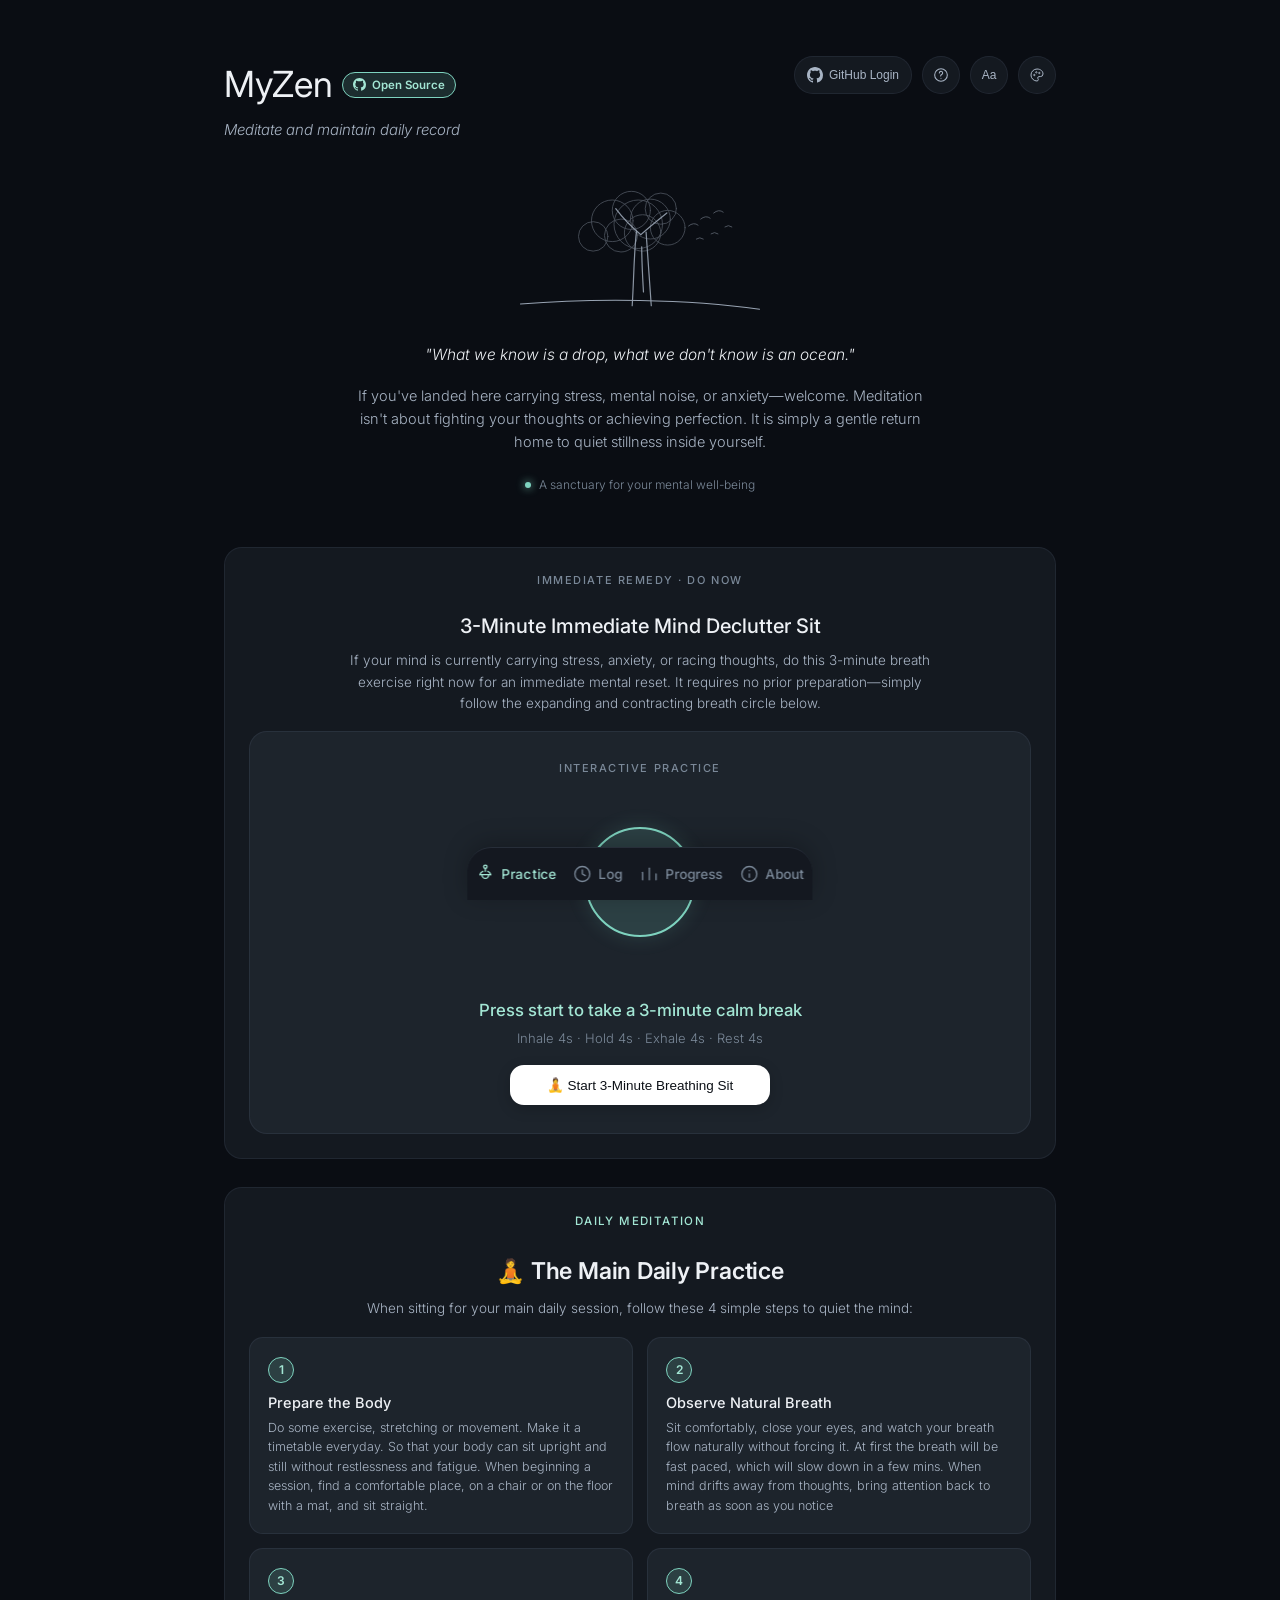
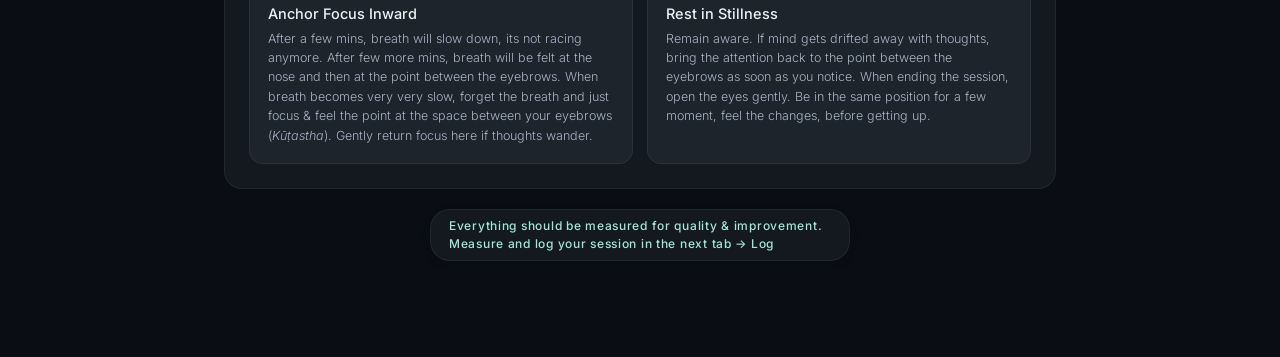
==== commit eb4599d3: "ui improvements" ====
--- a/index.html
+++ b/index.html
@@ -3,7 +3,7 @@
     <head>
         <meta content="text/html; charset=utf-8" http-equiv="Content-Type" />
         <meta content="width=device-width, initial-scale=1.0" name="viewport" />
-        <title>MyZen — Meditate and record max depth</title>
+        <title>MyZen — Meditate and maintain daily record</title>
         <meta
             content="A living record of a daily meditation practice, synced from the MyZen app — hours, streaks, and the depth reached through Patanjali's eight limbs."
             name="description"
@@ -1634,793 +1634,1195 @@
 
             <!-- Tab navigation (fixed bottom bar on mobile, segmented control on desktop) -->
             <nav class="tab-bar" id="tabBar" aria-label="Sections">
-                <button class="tab-btn active" data-tab="practice" type="button">
-                    <svg viewBox="0 0 24 24" fill="none" stroke="currentColor" stroke-width="1.6" stroke-linecap="round" stroke-linejoin="round"><circle cx="12" cy="4.5" r="2"></circle><path d="M12 6.5v3.5"></path><path d="M9 10c-1.8 .6-3 2-3.5 4"></path><path d="M15 10c1.8 .6 3 2 3.5 4"></path><path d="M5.5 14h13"></path><path d="M8 14c0 2.5 1.8 4.5 4 4.5s4-2 4-4.5"></path></svg>
+                <button
+                    class="tab-btn active"
+                    data-tab="practice"
+                    type="button"
+                >
+                    <svg
+                        viewBox="0 0 24 24"
+                        fill="none"
+                        stroke="currentColor"
+                        stroke-width="1.6"
+                        stroke-linecap="round"
+                        stroke-linejoin="round"
+                    >
+                        <circle cx="12" cy="4.5" r="2"></circle>
+                        <path d="M12 6.5v3.5"></path>
+                        <path d="M9 10c-1.8 .6-3 2-3.5 4"></path>
+                        <path d="M15 10c1.8 .6 3 2 3.5 4"></path>
+                        <path d="M5.5 14h13"></path>
+                        <path d="M8 14c0 2.5 1.8 4.5 4 4.5s4-2 4-4.5"></path>
+                    </svg>
                     <span>Practice</span>
                 </button>
                 <button class="tab-btn" data-tab="log" type="button">
-                    <svg viewBox="0 0 24 24" fill="none" stroke="currentColor" stroke-width="1.6" stroke-linecap="round" stroke-linejoin="round"><circle cx="12" cy="12" r="9"></circle><path d="M12 7v5l3.5 2"></path></svg>
+                    <svg
+                        viewBox="0 0 24 24"
+                        fill="none"
+                        stroke="currentColor"
+                        stroke-width="1.6"
+                        stroke-linecap="round"
+                        stroke-linejoin="round"
+                    >
+                        <circle cx="12" cy="12" r="9"></circle>
+                        <path d="M12 7v5l3.5 2"></path>
+                    </svg>
                     <span>Log</span>
                 </button>
                 <button class="tab-btn" data-tab="progress" type="button">
-                    <svg viewBox="0 0 24 24" fill="none" stroke="currentColor" stroke-width="1.6" stroke-linecap="round" stroke-linejoin="round"><path d="M4 19V10"></path><path d="M12 19V5"></path><path d="M20 19v-7"></path></svg>
+                    <svg
+                        viewBox="0 0 24 24"
+                        fill="none"
+                        stroke="currentColor"
+                        stroke-width="1.6"
+                        stroke-linecap="round"
+                        stroke-linejoin="round"
+                    >
+                        <path d="M4 19V10"></path>
+                        <path d="M12 19V5"></path>
+                        <path d="M20 19v-7"></path>
+                    </svg>
                     <span>Progress</span>
                 </button>
                 <button class="tab-btn" data-tab="about" type="button">
-                    <svg viewBox="0 0 24 24" fill="none" stroke="currentColor" stroke-width="1.6" stroke-linecap="round" stroke-linejoin="round"><circle cx="12" cy="12" r="9"></circle><path d="M12 16v-4M12 8h.01"></path></svg>
+                    <svg
+                        viewBox="0 0 24 24"
+                        fill="none"
+                        stroke="currentColor"
+                        stroke-width="1.6"
+                        stroke-linecap="round"
+                        stroke-linejoin="round"
+                    >
+                        <circle cx="12" cy="12" r="9"></circle>
+                        <path d="M12 16v-4M12 8h.01"></path>
+                    </svg>
                     <span>About</span>
                 </button>
             </nav>
 
             <div class="tab-panel active" id="tabPanel-practice">
-            <section class="about">
-                <p class="quote">
-                    "What we know is a drop, what we don't know is an ocean."
-                </p>
-                <p>
-                    If you've landed here carrying stress, mental noise, or
-                    anxiety—welcome. Meditation isn't about fighting your
-                    thoughts or achieving perfection. It is simply a gentle
-                    return home to quiet stillness inside yourself.
-                </p>
-                <div class="app-note">
-                    <span class="dot"></span> A sanctuary for your mental
-                    well-being
+                <section class="about">
+                    <p class="quote">
+                        "What we know is a drop, what we don't know is an
+                        ocean."
+                    </p>
+                    <p>
+                        If you've landed here carrying stress, mental noise, or
+                        anxiety—welcome. Meditation isn't about fighting your
+                        thoughts or achieving perfection. It is simply a gentle
+                        return home to quiet stillness inside yourself.
+                    </p>
+                    <div class="app-note">
+                        <span class="dot"></span> A sanctuary for your mental
+                        well-being
+                    </div>
+                </section>
+
+                <!-- 1. 3-Minute Immediate Remedy (Do Now) -->
+                <section id="stepByStepGuide" style="padding: 16px 0">
+                    <div class="card" style="padding: 24px; position: relative">
+                        <div
+                            class="section-head"
+                            style="
+                                margin-bottom: 8px;
+                                justify-content: center;
+                                flex-direction: column;
+                                align-items: center;
+                            "
+                        >
+                            <span class="label">Immediate Remedy · Do Now</span>
+                            <h2
+                                style="
+                                    font-size: 1.25rem;
+                                    font-weight: 500;
+                                    color: var(--text);
+                                    margin-top: 4px;
+                                    text-align: center;
+                                "
+                            >
+                                3-Minute Immediate Mind Declutter Sit
+                            </h2>
+                        </div>
+                        <p
+                            style="
+                                font-size: 0.84375rem;
+                                color: var(--text-dim);
+                                text-align: center;
+                                max-width: 580px;
+                                margin: 0 auto 16px;
+                                line-height: 1.6;
+                            "
+                        >
+                            If your mind is currently carrying stress, anxiety,
+                            or racing thoughts, do this 3-minute breath exercise
+                            right now for an immediate mental reset. It requires
+                            no prior preparation—simply follow the expanding and
+                            contracting breath circle below.
+                        </p>
+
+                        <!-- Breathing Pacer Widget -->
+                        <div class="breathing-ring-container">
+                            <div class="label" style="margin-bottom: 8px">
+                                Interactive Practice
+                            </div>
+                            <div class="breathing-ring-wrapper">
+                                <div class="breathing-ring" id="breathingRing">
+                                    <span
+                                        style="
+                                            font-size: 0.75rem;
+                                            color: var(--accent-strong);
+                                            font-weight: 500;
+                                        "
+                                        id="ringInnerLabel"
+                                        >Breathe</span
+                                    >
+                                </div>
+                            </div>
+                            <div
+                                class="breathing-state-text"
+                                id="breathingStateText"
+                            >
+                                Press start to take a 3-minute calm break
+                            </div>
+                            <div
+                                class="breathing-timer-text"
+                                id="breathingTimerText"
+                            >
+                                Inhale 4s · Hold 4s · Exhale 4s · Rest 4s
+                            </div>
+                            <button
+                                class="btn-log-main"
+                                id="startBreathingBtn"
+                                style="
+                                    max-width: 260px;
+                                    margin-top: 16px;
+                                    padding: 12px;
+                                    font-size: 0.84375rem;
+                                "
+                            >
+                                🧘 Start 3-Minute Breathing Sit
+                            </button>
+                        </div>
+                    </div>
+                </section>
+
+                <!-- 2. The Main Daily Practice -->
+                <section id="howToPractice" style="padding: 12px 0">
+                    <div class="card" style="padding: 24px; position: relative">
+                        <div
+                            class="section-head"
+                            style="
+                                margin-bottom: 8px;
+                                justify-content: center;
+                                flex-direction: column;
+                                align-items: center;
+                            "
+                        >
+                            <span
+                                class="label"
+                                style="
+                                    font-size: 0.72rem;
+                                    letter-spacing: 0.12em;
+                                    color: var(--accent-strong);
+                                "
+                                >DAILY MEDITATION</span
+                            >
+                            <h2
+                                style="
+                                    font-size: 1.45rem;
+                                    font-weight: 600;
+                                    color: var(--text);
+                                    margin-top: 6px;
+                                    text-align: center;
+                                    letter-spacing: -0.01em;
+                                "
+                            >
+                                🧘 The Main Daily Practice
+                            </h2>
+                        </div>
+                        <p
+                            style="
+                                font-size: 0.84375rem;
+                                color: var(--text-dim);
+                                text-align: center;
+                                max-width: 580px;
+                                margin: 0 auto 18px;
+                                line-height: 1.6;
+                            "
+                        >
+                            When sitting for your main daily session, follow
+                            these 4 simple steps to quiet the mind:
+                        </p>
+
+                        <div class="practice-step-grid">
+                            <div class="practice-step-card">
+                                <span class="step-num-badge">1</span>
+                                <div class="step-title">Prepare the Body</div>
+                                <div class="step-desc">
+                                    Do some exercise, stretching or movement.
+                                    Make it a timetable everyday. So that your
+                                    body can sit upright and still without
+                                    restlessness and fatigue. When beginning a
+                                    session, find a comfortable place, on a
+                                    chair or on the floor with a mat, and sit
+                                    straight.
+                                </div>
+                            </div>
+
+                            <div class="practice-step-card">
+                                <span class="step-num-badge">2</span>
+                                <div class="step-title">
+                                    Observe Natural Breath
+                                </div>
+                                <div class="step-desc">
+                                    Sit comfortably, close your eyes, and watch
+                                    your breath flow naturally without forcing
+                                    it. At first the breath will be fast paced,
+                                    which will slow down in a few mins. When
+                                    mind drifts away from thoughts, bring
+                                    attention back to breath as soon as you
+                                    notice
+                                </div>
+                            </div>
+
+                            <div class="practice-step-card">
+                                <span class="step-num-badge">3</span>
+                                <div class="step-title">
+                                    Anchor Focus Inward
+                                </div>
+                                <div class="step-desc">
+                                    After a few mins, breath will slow down, its
+                                    not racing anymore. After few more mins,
+                                    breath will be felt at the nose and then at
+                                    the point between the eyebrows. When breath
+                                    becomes very very slow, forget the breath
+                                    and just focus & feel the point at the space
+                                    between your eyebrows (<em>Kūṭastha</em>).
+                                    Gently return focus here if thoughts wander.
+                                </div>
+                            </div>
+
+                            <div class="practice-step-card">
+                                <span class="step-num-badge">4</span>
+                                <div class="step-title">Rest in Stillness</div>
+                                <div class="step-desc">
+                                    Remain aware. If mind gets drifted away with
+                                    thoughts, bring the attention back to the
+                                    point between the eyebrows as soon as you
+                                    notice. When ending the session, open the
+                                    eyes gently. Be in the same position for a
+                                    few moment, feel the changes, before getting
+                                    up.
+                                </div>
+                            </div>
+                        </div>
+                    </div>
+                </section>
+
+                <!-- Arrow Connector: Flow from Practice to Quality Measurement -->
+                <div
+                    style="
+                        display: flex;
+                        flex-direction: column;
+                        align-items: center;
+                        justify-content: center;
+                        margin: 8px 0 12px;
+                        text-align: center;
+                    "
+                >
+                    <button
+                        type="button"
+                        onclick="
+                            window.myZenShowTab && window.myZenShowTab('log')
+                        "
+                        style="
+                            font-size: 0.75rem;
+                            letter-spacing: 0.06em;
+                            color: var(--accent-strong);
+                            font-weight: 500;
+                            background: var(--bg-card);
+                            border: 1px solid var(--border-soft);
+                            padding: 7px 18px;
+                            border-radius: 20px;
+                            display: inline-flex;
+                            align-items: center;
+                            gap: 8px;
+                            box-shadow: 0 2px 8px rgba(0, 0, 0, 0.12);
+                            cursor: pointer;
+                            font-family: inherit;
+                            max-width: 420px;
+                            text-align: left;
+                            line-height: 1.5;
+                        "
+                    >
+                        <span
+                            >Everything should be measured for quality &amp;
+                            improvement. Measure and log your session in the
+                            next tab &rarr; Log
+                        </span>
+                    </button>
                 </div>
-            </section>
-
-            <!-- 1. 3-Minute Immediate Remedy (Do Now) -->
-            <section id="stepByStepGuide" style="padding: 16px 0">
-                <div class="card" style="padding: 24px; position: relative">
+            </div>
+            <!-- /tabPanel-practice -->
+
+            <div class="tab-panel" id="tabPanel-log">
+                <!-- 3. Integrated Section: How Effectiveness is Measured & Log Session Widget -->
+                <section id="depth" style="padding: 6px 0 12px">
                     <div
                         class="section-head"
                         style="
+                            margin-bottom: 14px;
+                            justify-content: space-between;
+                            align-items: flex-end;
+                            text-align: left;
+                            flex-wrap: wrap;
+                            gap: 8px;
+                        "
+                    >
+                        <div style="min-width: 0">
+                            <h2
+                                style="
+                                    font-size: 1.2rem;
+                                    font-weight: 500;
+                                    margin: 0;
+                                "
+                            >
+                                How effectiveness of a meditation session be
+                                measured?
+                            </h2>
+                            <div
+                                style="
+                                    margin-top: 4px;
+                                    font-size: 0.78125rem;
+                                    color: var(--text-faint);
+                                "
+                            >
+                                Using Patanjali's 8 Limbs
+                            </div>
+                        </div>
+                        <span
+                            id="inlineLogStatus"
+                            style="font-size: 0.72rem; color: var(--text-faint)"
+                        ></span>
+                    </div>
+                    <div class="card" style="padding: 24px; position: relative">
+                        <!-- Explanation: What is 8 Limbs & How it measures meditation -->
+                        <div
+                            style="
+                                background: var(--bg-card-2);
+                                border: 1px solid var(--border-soft);
+                                border-radius: 14px;
+                                padding: 16px 20px;
+                                margin-bottom: 20px;
+                            "
+                        >
+                            <div
+                                style="
+                                    font-size: 0.875rem;
+                                    font-weight: 600;
+                                    color: var(--accent-strong);
+                                    margin-bottom: 8px;
+                                    display: flex;
+                                    align-items: center;
+                                    justify-content: space-between;
+                                    flex-wrap: wrap;
+                                    gap: 10px;
+                                "
+                            >
+                                <span
+                                    >💡 What are Patanjali's 8 Limbs &amp; How
+                                    do they measure meditation?</span
+                                >
+                                <button
+                                    onclick="openLimbsDetailModal()"
+                                    style="
+                                        background: var(--accent-soft);
+                                        border: 1px solid var(--accent);
+                                        color: var(--accent-strong);
+                                        padding: 5px 14px;
+                                        border-radius: 8px;
+                                        font-size: 0.78125rem;
+                                        font-weight: 600;
+                                        cursor: pointer;
+                                        font-family: inherit;
+                                        transition: all 0.2s;
+                                    "
+                                >
+                                    📖 Understand All 8 Limbs in Detail
+                                </button>
+                            </div>
+                            <p
+                                style="
+                                    font-size: 0.8125rem;
+                                    color: var(--text-dim);
+                                    line-height: 1.6;
+                                    margin: 0 0 8px 0;
+                                "
+                            >
+                                <strong>What are the 8 Limbs?</strong>
+                                Patanjali's 8 Limbs (<em>Ashtanga</em>) are
+                                eight interconnected branches of internal
+                                yoga—ranging from external ethics
+                                (<em>Yama/Niyama</em>), steady posture
+                                (<em>Asana</em>), and breath refining
+                                (<em>Pranayama</em>), to sensory withdrawal
+                                (<em>Pratyahara</em>), single-pointed focus
+                                (<em>Dharana</em>), effortlessness
+                                (<em>Dhyana</em>), and pure absorption
+                                (<em>Samadhi</em>). They grow together like
+                                branches of a single living tree.
+                            </p>
+                            <p
+                                style="
+                                    font-size: 0.8125rem;
+                                    color: var(--text-dim);
+                                    line-height: 1.6;
+                                    margin: 0;
+                                "
+                            >
+                                <strong>How they measure effectiveness:</strong>
+                                While clock duration tracks physical effort,
+                                Patanjali's 8 Limbs serve as an internal ruler
+                                for quality. By logging both
+                                <strong>Time</strong> (duration in minutes) and
+                                <strong>Highest Limb Touched</strong> (depth
+                                1–8), you measure both time length and the far
+                                more vital dimension: true internal depth of
+                                attention.
+                                <strong>
+                                    In every session, the depth achieved means
+                                    far more than time spent.
+                                </strong>
+                            </p>
+                        </div>
+
+                        <!-- Duration Picker -->
+                        <div class="sheet-section">
+                            <div class="sheet-label">
+                                <span>Duration</span>
+                                <button
+                                    class="custom-dur-btn"
+                                    id="inlineCustomDurBtn"
+                                >
+                                    ⏱ Custom...
+                                </button>
+                            </div>
+                            <div class="duration-picker">
+                                <div class="duration-slider-row">
+                                    <input
+                                        type="range"
+                                        min="1"
+                                        max="180"
+                                        value="15"
+                                        class="duration-slider"
+                                        id="inlineDurationSlider"
+                                    />
+                                    <span
+                                        class="duration-val"
+                                        id="inlineDurationVal"
+                                        >&quot;15 m&quot;</span
+                                    >
+                                </div>
+                            </div>
+                        </div>
+
+                        <!-- Depth Grid -->
+                        <div class="sheet-section">
+                            <div
+                                class="sheet-label"
+                                style="
+                                    display: flex;
+                                    justify-content: space-between;
+                                    align-items: center;
+                                "
+                            >
+                                <span
+                                    >Select Highest Internal Depth Reached</span
+                                >
+                                <button
+                                    onclick="openLimbsDetailModal()"
+                                    style="
+                                        background: none;
+                                        border: none;
+                                        color: var(--accent-strong);
+                                        cursor: pointer;
+                                        font-size: 0.75rem;
+                                        display: inline-flex;
+                                        align-items: center;
+                                        gap: 4px;
+                                        font-family: inherit;
+                                    "
+                                >
+                                    <svg
+                                        fill="none"
+                                        stroke="currentColor"
+                                        stroke-width="1.6"
+                                        viewBox="0 0 24 24"
+                                        style="width: 13px; height: 13px"
+                                    >
+                                        <circle
+                                            cx="12"
+                                            cy="12"
+                                            r="9.5"
+                                        ></circle>
+                                        <path
+                                            d="M12 16v-4M12 8h.01"
+                                            stroke-linecap="round"
+                                        ></path>
+                                    </svg>
+                                    What is it?
+                                </button>
+                            </div>
+                            <div
+                                class="depth-select-grid"
+                                id="inlineDepthGrid"
+                            ></div>
+
+                            <div class="depth-summary-box">
+                                <div class="depth-summary-head">
+                                    MAXIMUM DEPTH ACHIEVED
+                                </div>
+                                <div
+                                    class="depth-summary-title"
+                                    id="inlineDepthTitle"
+                                >
+                                    STAGE 4: PRANAYAMA
+                                </div>
+                                <div
+                                    class="depth-summary-desc"
+                                    id="inlineDepthDesc"
+                                ></div>
+                                <div
+                                    style="
+                                        margin-top: 10px;
+                                        border-top: 1px solid var(--border-soft);
+                                        padding-top: 8px;
+                                    "
+                                >
+                                    <button
+                                        onclick="openLimbsDetailModal()"
+                                        style="
+                                            background: none;
+                                            border: none;
+                                            color: var(--accent);
+                                            font-size: 0.78125rem;
+                                            font-weight: 500;
+                                            cursor: pointer;
+                                            padding: 0;
+                                            font-family: inherit;
+                                        "
+                                    >
+                                        📖 Understand Patanjali's 8 Limbs in
+                                        detail &rarr;
+                                    </button>
+                                </div>
+                            </div>
+                        </div>
+
+                        <!-- Commit or Login -->
+                        <div id="inlineCommitArea">
+                            <!-- Populated by renderAuthUI -->
+                        </div>
+                    </div>
+
+                    <!-- Hidden elements for compatibility -->
+                    <div id="limbGrid" style="display: none"></div>
+                    <div id="lastSessionHolder" style="display: none"></div>
+                    <div id="lsTitle" style="display: none"></div>
+                    <div id="lsStage" style="display: none"></div>
+                    <div id="lsDate" style="display: none"></div>
+                </section>
+            </div>
+            <!-- /tabPanel-log -->
+
+            <div class="tab-panel" id="tabPanel-progress">
+                <!-- 5. Consistency Heatmap & Session Log -->
+                <section id="tide">
+                    <div class="section-head">
+                        <span class="label">Consistency</span
+                        ><span class="desc">Brighter means longer.</span>
+                    </div>
+                    <div class="disabled-section-wrap" id="tideWrap">
+                        <div class="disabled-content">
+                            <div class="cal-wrap"><div id="calGrid"></div></div>
+                            <div class="cal-legend">
+                                <span>less</span>
+                                <span
+                                    class="cal-cell"
+                                    style="background: var(--bg-card)"
+                                ></span>
+                                <span
+                                    class="cal-cell"
+                                    style="
+                                        background: var(--accent);
+                                        opacity: 0.25;
+                                    "
+                                ></span>
+                                <span
+                                    class="cal-cell"
+                                    style="
+                                        background: var(--accent);
+                                        opacity: 0.55;
+                                    "
+                                ></span>
+                                <span
+                                    class="cal-cell"
+                                    style="
+                                        background: var(--accent);
+                                        opacity: 0.85;
+                                    "
+                                ></span>
+                                <span
+                                    class="cal-cell"
+                                    style="background: var(--accent-strong)"
+                                ></span>
+                                <span>more</span>
+                            </div>
+                        </div>
+                        <div class="disabled-overlay">
+                            <div class="disabled-overlay-title">
+                                🔒 Consistency Heatmap Locked
+                            </div>
+                            <div class="disabled-overlay-desc">
+                                Connect your GitHub account to unlock your
+                                personal meditation consistency calendar and
+                                view session frequency over time.
+                            </div>
+                            <button
+                                class="btn-log-main"
+                                style="
+                                    width: auto;
+                                    padding: 10px 22px;
+                                    font-size: 0.84375rem;
+                                "
+                                onclick="openGHAuthModal()"
+                            >
+                                Sign In with GitHub
+                            </button>
+                        </div>
+                    </div>
+                </section>
+
+                <section id="log">
+                    <!-- Stats Row -->
+                    <div
+                        id="statsWrap"
+                        class="disabled-section-wrap"
+                        style="margin-bottom: 28px"
+                    >
+                        <div class="disabled-content">
+                            <div
+                                style="
+                                    font-size: 0.7rem;
+                                    letter-spacing: 0.08em;
+                                    color: var(--text-faint);
+                                    margin-bottom: 10px;
+                                    text-transform: uppercase;
+                                "
+                            >
+                                Lifetime Stats
+                            </div>
+                            <div
+                                style="
+                                    display: flex;
+                                    gap: 12px;
+                                    justify-content: space-between;
+                                    flex-wrap: wrap;
+                                "
+                            >
+                                <div
+                                    style="
+                                        flex: 1;
+                                        min-width: 90px;
+                                        background: var(--bg-card);
+                                        border: 1px solid var(--border-soft);
+                                        border-radius: 14px;
+                                        padding: 14px 16px;
+                                        text-align: center;
+                                    "
+                                >
+                                    <div
+                                        id="statHours"
+                                        style="
+                                            font-size: 1.6rem;
+                                            font-weight: 700;
+                                            color: var(--accent-strong);
+                                            line-height: 1;
+                                        "
+                                    >
+                                        0
+                                    </div>
+                                    <div
+                                        style="
+                                            font-size: 0.72rem;
+                                            color: var(--text-faint);
+                                            margin-top: 4px;
+                                            letter-spacing: 0.04em;
+                                        "
+                                    >
+                                        HOURS
+                                    </div>
+                                </div>
+                                <div
+                                    style="
+                                        flex: 1;
+                                        min-width: 90px;
+                                        background: var(--bg-card);
+                                        border: 1px solid var(--border-soft);
+                                        border-radius: 14px;
+                                        padding: 14px 16px;
+                                        text-align: center;
+                                    "
+                                >
+                                    <div
+                                        id="statStreak"
+                                        style="
+                                            font-size: 1.6rem;
+                                            font-weight: 700;
+                                            color: var(--accent-strong);
+                                            line-height: 1;
+                                        "
+                                    >
+                                        0
+                                    </div>
+                                    <div
+                                        style="
+                                            font-size: 0.72rem;
+                                            color: var(--text-faint);
+                                            margin-top: 4px;
+                                            letter-spacing: 0.04em;
+                                        "
+                                    >
+                                        DAY STREAK
+                                    </div>
+                                </div>
+                                <div
+                                    style="
+                                        flex: 1;
+                                        min-width: 90px;
+                                        background: var(--bg-card);
+                                        border: 1px solid var(--border-soft);
+                                        border-radius: 14px;
+                                        padding: 14px 16px;
+                                        text-align: center;
+                                    "
+                                >
+                                    <div
+                                        id="statDepth"
+                                        style="
+                                            font-size: 1.6rem;
+                                            font-weight: 700;
+                                            color: var(--accent-strong);
+                                            line-height: 1;
+                                        "
+                                    >
+                                        &mdash;
+                                    </div>
+                                    <div
+                                        style="
+                                            font-size: 0.72rem;
+                                            color: var(--text-faint);
+                                            margin-top: 4px;
+                                            letter-spacing: 0.04em;
+                                        "
+                                    >
+                                        PEAK DEPTH
+                                    </div>
+                                </div>
+                            </div>
+                        </div>
+                        <div
+                            class="disabled-overlay"
+                            style="border-radius: 14px"
+                        >
+                            <div
+                                class="disabled-overlay-title"
+                                style="font-size: 0.84rem"
+                            >
+                                Stats unlocked after sign-in
+                            </div>
+                        </div>
+                    </div>
+
+                    <div
+                        class="section-head"
+                        style="
+                            justify-content: space-between;
+                            align-items: center;
+                            flex-wrap: wrap;
+                            gap: 8px;
                             margin-bottom: 8px;
+                        "
+                    >
+                        <span class="label">Session Log - last 10</span>
+                        <div
+                            id="logAuthBadge"
+                            style="
+                                display: none;
+                                font-size: 0.75rem;
+                                color: var(--text-dim);
+                                background: var(--bg-card);
+                                border: 1px solid var(--border-soft);
+                                padding: 5px 14px;
+                                border-radius: 20px;
+                                align-items: center;
+                                gap: 6px;
+                            "
+                        >
+                            <span>🔒 Session Log Preview</span>
+                            <span style="opacity: 0.4">|</span>
+                            <button
+                                onclick="openGHAuthModal()"
+                                style="
+                                    background: none;
+                                    border: none;
+                                    color: var(--accent-strong);
+                                    font-weight: 500;
+                                    cursor: pointer;
+                                    padding: 0;
+                                    font-family: inherit;
+                                    font-size: inherit;
+                                    text-decoration: underline;
+                                "
+                            >
+                                Sign in to log
+                            </button>
+                        </div>
+                    </div>
+                    <div id="logHolder"></div>
+                </section>
+            </div>
+            <!-- /tabPanel-progress -->
+
+            <div class="tab-panel" id="tabPanel-about">
+                <!-- 6. How Web App & GitHub Data Sync Works -->
+                <section id="howWorksSection" style="padding: 20px 0">
+                    <div class="card" style="padding: 24px; position: relative">
+                        <div
+                            class="section-head"
+                            style="
+                                margin-bottom: 18px;
+                                justify-content: space-between;
+                                align-items: center;
+                                flex-wrap: wrap;
+                                gap: 10px;
+                            "
+                        >
+                            <span class="label"
+                                >How The Web App & GitHub Sync Work</span
+                            >
+                            <a
+                                href="https://github.com/Asutosh11/myzen"
+                                target="_blank"
+                                rel="noopener"
+                                class="open-source-tag"
+                            >
+                                <svg
+                                    width="13"
+                                    height="13"
+                                    viewBox="0 0 24 24"
+                                    fill="currentColor"
+                                >
+                                    <path
+                                        d="M12 0C5.37 0 0 5.37 0 12c0 5.31 3.435 9.795 8.205 11.385.6.105.825-.255.825-.57 0-.285-.015-1.23-.015-2.235-3.015.555-3.795-.735-4.035-1.41-.135-.345-.72-1.41-1.23-1.695-.42-.225-1.02-.78-.015-.795.945-.015 1.62.87 1.845 1.23 1.08 1.815 2.805 1.305 3.495.99.105-.78.42-1.305.765-1.605-2.67-.3-5.46-1.335-5.46-5.925 0-1.305.465-2.385 1.23-3.225-.12-.3-.54-1.53.12-3.18 0 0 1.005-.315 3.3 1.23.96-.27 1.98-.405 3-.405s2.04.135 3 .405c2.295-1.56 3.3-1.23 3.3-1.23.66 1.65.24 2.88.12 3.18.765.84 1.23 1.905 1.23 3.225 0 4.605-2.805 5.625-5.475 5.925.435.375.81 1.095.81 2.22 0 1.605-.015 2.895-.015 3.3 0 .315.225.69.825.57A12.02 12.02 0 0024 12c0-6.63-5.37-12-12-12z"
+                                    />
+                                </svg>
+                                <span>100% Open Source Repository ↗</span>
+                            </a>
+                        </div>
+
+                        <!-- Pictorial Diagram -->
+                        <div class="sync-flow-wrapper">
+                            <div class="sync-diagram">
+                                <div class="sync-step">
+                                    <div class="sync-step-badge">1</div>
+                                    <div class="sync-step-icon">🧘</div>
+                                    <div class="sync-step-title">
+                                        Practice & Log
+                                    </div>
+                                    <div class="sync-step-desc">
+                                        Enter session time and select deepest
+                                        Patanjali limb state reached.
+                                    </div>
+                                </div>
+                                <div class="sync-arrow">➔</div>
+                                <div class="sync-step">
+                                    <div class="sync-step-badge">2</div>
+                                    <div class="sync-step-icon">🔑</div>
+                                    <div class="sync-step-title">
+                                        Browser PAT Auth
+                                    </div>
+                                    <div class="sync-step-desc">
+                                        Authenticated via Personal Access Token
+                                        stored locally in your browser.
+                                    </div>
+                                </div>
+                                <div class="sync-arrow">➔</div>
+                                <div class="sync-step">
+                                    <div class="sync-step-badge">3</div>
+                                    <div class="sync-step-icon">⚡</div>
+                                    <div class="sync-step-title">
+                                        Direct REST API
+                                    </div>
+                                    <div class="sync-step-desc">
+                                        Encrypted HTTPS payload sent directly to
+                                        GitHub. 0 middleman servers.
+                                    </div>
+                                </div>
+                                <div class="sync-arrow">➔</div>
+                                <div class="sync-step">
+                                    <div class="sync-step-badge">4</div>
+                                    <div class="sync-step-icon">📁</div>
+                                    <div class="sync-step-title">
+                                        Your GitHub Repo
+                                    </div>
+                                    <div class="sync-step-desc">
+                                        Session committed straight to
+                                        <code>sessions.json</code> in your own
+                                        account!
+                                    </div>
+                                </div>
+                            </div>
+                        </div>
+
+                        <!-- Detailed Context Grid -->
+                        <div
+                            style="
+                                display: grid;
+                                grid-template-columns: 1fr 1fr;
+                                gap: 18px;
+                            "
+                        >
+                            <div
+                                style="
+                                    background: var(--bg-card);
+                                    border: 1px solid var(--border-soft);
+                                    border-radius: 14px;
+                                    padding: 18px;
+                                "
+                            >
+                                <div
+                                    style="
+                                        font-size: 0.875rem;
+                                        font-weight: 500;
+                                        color: var(--accent-strong);
+                                        margin-bottom: 6px;
+                                    "
+                                >
+                                    🌐 What & How The Web App Works
+                                </div>
+                                <p
+                                    style="
+                                        font-size: 0.8125rem;
+                                        color: var(--text-dim);
+                                        line-height: 1.6;
+                                    "
+                                >
+                                    MyZen is a minimalist meditation journal
+                                    that measures
+                                    <strong>depth, not just duration</strong>.
+                                    The web app acts as your live personal
+                                    reflection dashboard. Anyone can view the
+                                    overall depth philosophy, but when you log
+                                    in, it becomes your private interactive
+                                    meditation journal.
+                                </p>
+                            </div>
+                            <div
+                                style="
+                                    background: var(--bg-card);
+                                    border: 1px solid var(--border-soft);
+                                    border-radius: 14px;
+                                    padding: 18px;
+                                "
+                            >
+                                <div
+                                    style="
+                                        font-size: 0.875rem;
+                                        font-weight: 500;
+                                        color: var(--accent-strong);
+                                        margin-bottom: 6px;
+                                    "
+                                >
+                                    ⚡ GitHub Sync & Data Ownership
+                                </div>
+                                <p
+                                    style="
+                                        font-size: 0.8125rem;
+                                        color: var(--text-dim);
+                                        line-height: 1.6;
+                                    "
+                                >
+                                    Your entries are saved to
+                                    <code>sessions.json</code> in your own
+                                    Github repository. The Login process creates
+                                    a public Github repo in your own account, if
+                                    it doesn't exist. Else uses existing. By
+                                    signing in with a Personal Access Token,
+                                    updates commit straight to your own GitHub
+                                    via the REST API - no middleman servers.
+                                </p>
+                            </div>
+                        </div>
+                    </div>
+                </section>
+
+                <!-- 7. Why I Built This Section (Inside a Box with Meditation & Peace Icons) -->
+                <section class="about" id="why" style="padding: 12px 0">
+                    <div
+                        class="card"
+                        style="
+                            padding: 26px 24px;
+                            text-align: center;
+                            position: relative;
+                        "
+                    >
+                        <div
+                            style="
+                                font-size: 2.2rem;
+                                margin-bottom: 10px;
+                                display: flex;
+                                justify-content: center;
+                                align-items: center;
+                                gap: 12px;
+                            "
+                        >
+                            <span>🧘</span>
+                            <span style="font-size: 1.6rem; opacity: 0.9"
+                                >☮️</span
+                            >
+                            <span style="font-size: 1.6rem; opacity: 0.9"
+                                >🕊️</span
+                            >
+                        </div>
+                        <div
+                            class="section-head"
+                            style="justify-content: center; margin-bottom: 14px"
+                        >
+                            <span class="label"
+                                ><h2
+                                    style="
+                                        margin: 0;
+                                        font-size: 1.2rem;
+                                        font-weight: 500;
+                                    "
+                                >
+                                    Why I Built This
+                                </h2></span
+                            >
+                        </div>
+                        <p
+                            style="
+                                font-size: 0.9375rem;
+                                color: var(--text);
+                                font-weight: 400;
+                                margin-bottom: 10px;
+                            "
+                        >
+                            Meditation is deeply personal.
+                        </p>
+                        <p
+                            style="
+                                color: var(--text-dim);
+                                font-size: 0.875rem;
+                                margin-bottom: 6px;
+                            "
+                        >
+                            Most apps focus on productivity metrics—minutes,
+                            streaks, badges, and achievements.
+                        </p>
+                        <p
+                            style="
+                                color: var(--text-dim);
+                                font-size: 0.875rem;
+                                margin-bottom: 6px;
+                            "
+                        >
+                            I wanted something quieter.
+                        </p>
+                        <p
+                            style="
+                                color: var(--text-dim);
+                                font-size: 0.875rem;
+                                margin-bottom: 12px;
+                            "
+                        >
+                            A journal that simply reflects practice over time.
+                            To motivate me to maintain consistency.
+                        </p>
+                        <p
+                            style="
+                                margin-top: 12px;
+                                font-size: 0.84375rem;
+                                color: var(--text-dim);
+                                line-height: 1.6;
+                                max-width: 640px;
+                                margin-left: auto;
+                                margin-right: auto;
+                            "
+                        >
+                            The Goal of meditation is to finally reach Samadhi,
+                            and during the process you keep changing as a
+                            person. Before reaching that ultimate state, there
+                            are intermediate states, which also need constant
+                            practice to reach and I want to document my entire
+                            journey.
+                        </p>
+                    </div>
+                </section>
+
+                <!-- 8. Stay In Touch / Connect Links -->
+                <section class="connect" id="connect">
+                    <div
+                        class="section-head"
+                        style="
                             justify-content: center;
                             flex-direction: column;
                             align-items: center;
                         "
                     >
-                        <span class="label">Immediate Remedy · Do Now</span>
-                        <h2
-                            style="
-                                font-size: 1.25rem;
-                                font-weight: 500;
-                                color: var(--text);
-                                margin-top: 4px;
-                                text-align: center;
-                            "
-                        >
-                            3-Minute Immediate Mind Declutter Sit
-                        </h2>
+                        <span class="label">Stay In Touch</span>
+                        <h2 style="margin-top: 8px">Follow along</h2>
                     </div>
-                    <p
+                    <p>
+                        I share reflections, meditation practice, silence, and
+                        the journey inward on Instagram.
+                    </p>
+                    <div
                         style="
-                            font-size: 0.84375rem;
-                            color: var(--text-dim);
-                            text-align: center;
-                            max-width: 580px;
-                            margin: 0 auto 16px;
-                            line-height: 1.6;
+                            display: flex;
+                            align-items: center;
+                            justify-content: center;
+                            gap: 12px;
+                            flex-wrap: wrap;
+                            margin-top: 14px;
                         "
                     >
-                        If your mind is currently carrying stress, anxiety, or
-                        racing thoughts, do this 3-minute breath exercise right
-                        now for an immediate mental reset. It requires no prior
-                        preparation—simply follow the expanding and contracting
-                        breath circle below.
-                    </p>
-
-                    <!-- Breathing Pacer Widget -->
-                    <div class="breathing-ring-container">
-                        <div class="label" style="margin-bottom: 8px">
-                            Interactive Practice
-                        </div>
-                        <div class="breathing-ring-wrapper">
-                            <div class="breathing-ring" id="breathingRing">
-                                <span
-                                    style="
-                                        font-size: 0.75rem;
-                                        color: var(--accent-strong);
-                                        font-weight: 500;
-                                    "
-                                    id="ringInnerLabel"
-                                    >Breathe</span
-                                >
-                            </div>
-                        </div>
-                        <div
-                            class="breathing-state-text"
-                            id="breathingStateText"
-                        >
-                            Press start to take a 3-minute calm break
-                        </div>
-                        <div
-                            class="breathing-timer-text"
-                            id="breathingTimerText"
-                        >
-                            Inhale 4s · Hold 4s · Exhale 4s · Rest 4s
-                        </div>
-                        <button
-                            class="btn-log-main"
-                            id="startBreathingBtn"
-                            style="
-                                max-width: 260px;
-                                margin-top: 16px;
-                                padding: 12px;
-                                font-size: 0.84375rem;
-                            "
-                        >
-                            🧘 Start 3-Minute Breathing Sit
-                        </button>
-                    </div>
-                </div>
-            </section>
-
-            <!-- 2. The Main Daily Practice -->
-            <section id="howToPractice" style="padding: 12px 0">
-                <div class="card" style="padding: 24px; position: relative">
-                    <div
-                        class="section-head"
-                        style="
-                            margin-bottom: 8px;
-                            justify-content: center;
-                            flex-direction: column;
-                            align-items: center;
-                        "
-                    >
-                        <span
-                            class="label"
-                            style="
-                                font-size: 0.72rem;
-                                letter-spacing: 0.12em;
-                                color: var(--accent-strong);
-                            "
-                            >DAILY MEDITATION</span
-                        >
-                        <h2
-                            style="
-                                font-size: 1.45rem;
-                                font-weight: 600;
-                                color: var(--text);
-                                margin-top: 6px;
-                                text-align: center;
-                                letter-spacing: -0.01em;
-                            "
-                        >
-                            🧘 The Main Daily Practice
-                        </h2>
-                    </div>
-                    <p
-                        style="
-                            font-size: 0.84375rem;
-                            color: var(--text-dim);
-                            text-align: center;
-                            max-width: 580px;
-                            margin: 0 auto 18px;
-                            line-height: 1.6;
-                        "
-                    >
-                        When sitting for your main daily session, follow these 4
-                        simple steps to quiet the mind:
-                    </p>
-
-                    <div class="practice-step-grid">
-                        <div class="practice-step-card">
-                            <span class="step-num-badge">1</span>
-                            <div class="step-title">Prepare the Body</div>
-                            <div class="step-desc">
-                                Do light stretching or movement first so your
-                                body can sit upright and still without
-                                restlessness.
-                            </div>
-                        </div>
-
-                        <div class="practice-step-card">
-                            <span class="step-num-badge">2</span>
-                            <div class="step-title">Observe Natural Breath</div>
-                            <div class="step-desc">
-                                Sit comfortably, close your eyes, and watch your
-                                breath flow naturally without forcing it.
-                            </div>
-                        </div>
-
-                        <div class="practice-step-card">
-                            <span class="step-num-badge">3</span>
-                            <div class="step-title">Anchor Focus Inward</div>
-                            <div class="step-desc">
-                                Feel the breath sensation at the space between
-                                your eyebrows (<em>Kūṭastha</em>). Gently return
-                                focus here if thoughts wander.
-                            </div>
-                        </div>
-
-                        <div class="practice-step-card">
-                            <span class="step-num-badge">4</span>
-                            <div class="step-title">Rest in Stillness</div>
-                            <div class="step-desc">
-                                Effortlessly remain aware. Let thoughts pass
-                                like clouds—rest as the calm observer.
-                            </div>
-                        </div>
-                    </div>
-                </div>
-            </section>
-
-            <!-- Arrow Connector: Flow from Practice to Quality Measurement -->
-            <div
-                style="
-                    display: flex;
-                    flex-direction: column;
-                    align-items: center;
-                    justify-content: center;
-                    margin: 8px 0 12px;
-                    text-align: center;
-                "
-            >
-                <button
-                    type="button"
-                    onclick="window.myZenShowTab && window.myZenShowTab('log')"
-                    style="
-                        font-size: 0.75rem;
-                        letter-spacing: 0.06em;
-                        color: var(--accent-strong);
-                        font-weight: 500;
-                        background: var(--bg-card);
-                        border: 1px solid var(--border-soft);
-                        padding: 7px 18px;
-                        border-radius: 20px;
-                        display: inline-flex;
-                        align-items: center;
-                        gap: 8px;
-                        box-shadow: 0 2px 8px rgba(0, 0, 0, 0.12);
-                        cursor: pointer;
-                        font-family: inherit;
-                        max-width: 420px;
-                        text-align: left;
-                        line-height: 1.5;
-                    "
-                >
-                    <span
-                        >Everything should be measured for quality &amp;
-                        improvement. Measure and log your session in the next
-                        tab (Log tab)</span
-                    >
-                    <span
-                        style="
-                            font-size: 0.95rem;
-                            line-height: 1;
-                            color: var(--accent);
-                            flex-shrink: 0;
-                        "
-                        >→</span
-                    >
-                </button>
-            </div>
-            </div><!-- /tabPanel-practice -->
-
-            <div class="tab-panel" id="tabPanel-log">
-            <!-- 3. Integrated Section: How Effectiveness is Measured & Log Session Widget -->
-            <section id="depth" style="padding: 6px 0 12px">
-                <div
-                    class="section-head"
-                    style="
-                        margin-bottom: 14px;
-                        justify-content: space-between;
-                        align-items: flex-end;
-                        text-align: left;
-                        flex-wrap: wrap;
-                        gap: 8px;
-                    "
-                >
-                    <div style="min-width: 0">
-                        <h2
-                            style="
-                                font-size: 1.2rem;
-                                font-weight: 500;
-                                margin: 0;
-                            "
-                        >
-                            How effectiveness of a meditation session be measured?
-                        </h2>
-                        <div
-                            style="
-                                margin-top: 4px;
-                                font-size: 0.78125rem;
-                                color: var(--text-faint);
-                            "
-                        >
-                            Using Patanjali's 8 Limbs
-                        </div>
-                    </div>
-                    <span
-                        id="inlineLogStatus"
-                        style="font-size: 0.72rem; color: var(--text-faint)"
-                    ></span>
-                </div>
-                <div class="card" style="padding: 24px; position: relative">
-                    <!-- Explanation: What is 8 Limbs & How it measures meditation -->
-                    <div
-                        style="
-                            background: var(--bg-card-2);
-                            border: 1px solid var(--border-soft);
-                            border-radius: 14px;
-                            padding: 16px 20px;
-                            margin-bottom: 20px;
-                        "
-                    >
-                        <div
-                            style="
-                                font-size: 0.875rem;
-                                font-weight: 600;
-                                color: var(--accent-strong);
-                                margin-bottom: 8px;
-                                display: flex;
-                                align-items: center;
-                                justify-content: space-between;
-                                flex-wrap: wrap;
-                                gap: 10px;
-                            "
-                        >
-                            <span
-                                >💡 What are Patanjali's 8 Limbs &amp; How do
-                                they measure meditation?</span
-                            >
-                            <button
-                                onclick="openLimbsDetailModal()"
-                                style="
-                                    background: var(--accent-soft);
-                                    border: 1px solid var(--accent);
-                                    color: var(--accent-strong);
-                                    padding: 5px 14px;
-                                    border-radius: 8px;
-                                    font-size: 0.78125rem;
-                                    font-weight: 600;
-                                    cursor: pointer;
-                                    font-family: inherit;
-                                    transition: all 0.2s;
-                                "
-                            >
-                                📖 Understand All 8 Limbs in Detail
-                            </button>
-                        </div>
-                        <p
-                            style="
-                                font-size: 0.8125rem;
-                                color: var(--text-dim);
-                                line-height: 1.6;
-                                margin: 0 0 8px 0;
-                            "
-                        >
-                            <strong>What are the 8 Limbs?</strong> Patanjali's 8
-                            Limbs (<em>Ashtanga</em>) are eight interconnected
-                            branches of internal yoga—ranging from external
-                            ethics (<em>Yama/Niyama</em>), steady posture
-                            (<em>Asana</em>), and breath refining
-                            (<em>Pranayama</em>), to sensory withdrawal
-                            (<em>Pratyahara</em>), single-pointed focus
-                            (<em>Dharana</em>), effortlessness
-                            (<em>Dhyana</em>), and pure absorption
-                            (<em>Samadhi</em>). They grow together like branches
-                            of a single living tree.
-                        </p>
-                        <p
-                            style="
-                                font-size: 0.8125rem;
-                                color: var(--text-dim);
-                                line-height: 1.6;
-                                margin: 0;
-                            "
-                        >
-                            <strong>How they measure effectiveness:</strong>
-                            While clock duration tracks physical effort,
-                            Patanjali's 8 Limbs serve as an internal ruler for
-                            quality. By logging both
-                            <strong>Time</strong> (duration in minutes) and
-                            <strong>Highest Limb Touched</strong> (depth 1–8),
-                            you measure both time length and the far more vital
-                            dimension: true internal depth of attention.
-                            <strong>
-                                In every session, the depth achieved means far
-                                more than time spent.
-                            </strong>
-                        </p>
-                    </div>
-
-                    <!-- Duration Picker -->
-                    <div class="sheet-section">
-                        <div class="sheet-label">
-                            <span>Duration</span>
-                            <button
-                                class="custom-dur-btn"
-                                id="inlineCustomDurBtn"
-                            >
-                                ⏱ Custom...
-                            </button>
-                        </div>
-                        <div class="duration-picker">
-                            <div class="duration-slider-row">
-                                <input
-                                    type="range"
-                                    min="1"
-                                    max="180"
-                                    value="15"
-                                    class="duration-slider"
-                                    id="inlineDurationSlider"
-                                />
-                                <span
-                                    class="duration-val"
-                                    id="inlineDurationVal"
-                                    >&quot;15 m&quot;</span
-                                >
-                            </div>
-                        </div>
-                    </div>
-
-                    <!-- Depth Grid -->
-                    <div class="sheet-section">
-                        <div
-                            class="sheet-label"
-                            style="
-                                display: flex;
-                                justify-content: space-between;
-                                align-items: center;
-                            "
-                        >
-                            <span>Select Highest Internal Depth Reached</span>
-                            <button
-                                onclick="openLimbsDetailModal()"
-                                style="
-                                    background: none;
-                                    border: none;
-                                    color: var(--accent-strong);
-                                    cursor: pointer;
-                                    font-size: 0.75rem;
-                                    display: inline-flex;
-                                    align-items: center;
-                                    gap: 4px;
-                                    font-family: inherit;
-                                "
-                            >
-                                <svg
-                                    fill="none"
-                                    stroke="currentColor"
-                                    stroke-width="1.6"
-                                    viewBox="0 0 24 24"
-                                    style="width: 13px; height: 13px"
-                                >
-                                    <circle cx="12" cy="12" r="9.5"></circle>
-                                    <path
-                                        d="M12 16v-4M12 8h.01"
-                                        stroke-linecap="round"
-                                    ></path>
-                                </svg>
-                                What is it?
-                            </button>
-                        </div>
-                        <div
-                            class="depth-select-grid"
-                            id="inlineDepthGrid"
-                        ></div>
-
-                        <div class="depth-summary-box">
-                            <div class="depth-summary-head">
-                                MAXIMUM DEPTH ACHIEVED
-                            </div>
-                            <div
-                                class="depth-summary-title"
-                                id="inlineDepthTitle"
-                            >
-                                STAGE 4: PRANAYAMA
-                            </div>
-                            <div
-                                class="depth-summary-desc"
-                                id="inlineDepthDesc"
-                            ></div>
-                            <div
-                                style="
-                                    margin-top: 10px;
-                                    border-top: 1px solid var(--border-soft);
-                                    padding-top: 8px;
-                                "
-                            >
-                                <button
-                                    onclick="openLimbsDetailModal()"
-                                    style="
-                                        background: none;
-                                        border: none;
-                                        color: var(--accent);
-                                        font-size: 0.78125rem;
-                                        font-weight: 500;
-                                        cursor: pointer;
-                                        padding: 0;
-                                        font-family: inherit;
-                                    "
-                                >
-                                    📖 Understand Patanjali's 8 Limbs in detail
-                                    &rarr;
-                                </button>
-                            </div>
-                        </div>
-                    </div>
-
-                    <!-- Commit or Login -->
-                    <div id="inlineCommitArea">
-                        <!-- Populated by renderAuthUI -->
-                    </div>
-                </div>
-
-                <!-- Hidden elements for compatibility -->
-                <div id="limbGrid" style="display: none"></div>
-                <div id="lastSessionHolder" style="display: none"></div>
-                <div id="lsTitle" style="display: none"></div>
-                <div id="lsStage" style="display: none"></div>
-                <div id="lsDate" style="display: none"></div>
-            </section>
-            </div><!-- /tabPanel-log -->
-
-            <div class="tab-panel" id="tabPanel-progress">
-            <!-- 5. Consistency Heatmap & Session Log -->
-            <section id="tide">
-                <div class="section-head">
-                    <span class="label">Consistency</span
-                    ><span class="desc">Brighter means longer.</span>
-                </div>
-                <div class="disabled-section-wrap" id="tideWrap">
-                    <div class="disabled-content">
-                        <div class="cal-wrap"><div id="calGrid"></div></div>
-                        <div class="cal-legend">
-                            <span>less</span>
-                            <span
-                                class="cal-cell"
-                                style="background: var(--bg-card)"
-                            ></span>
-                            <span
-                                class="cal-cell"
-                                style="background: var(--accent); opacity: 0.25"
-                            ></span>
-                            <span
-                                class="cal-cell"
-                                style="background: var(--accent); opacity: 0.55"
-                            ></span>
-                            <span
-                                class="cal-cell"
-                                style="background: var(--accent); opacity: 0.85"
-                            ></span>
-                            <span
-                                class="cal-cell"
-                                style="background: var(--accent-strong)"
-                            ></span>
-                            <span>more</span>
-                        </div>
-                    </div>
-                    <div class="disabled-overlay">
-                        <div class="disabled-overlay-title">
-                            🔒 Consistency Heatmap Locked
-                        </div>
-                        <div class="disabled-overlay-desc">
-                            Connect your GitHub account to unlock your personal
-                            meditation consistency calendar and view session
-                            frequency over time.
-                        </div>
-                        <button
-                            class="btn-log-main"
-                            style="
-                                width: auto;
-                                padding: 10px 22px;
-                                font-size: 0.84375rem;
-                            "
-                            onclick="openGHAuthModal()"
-                        >
-                            Sign In with GitHub
-                        </button>
-                    </div>
-                </div>
-            </section>
-
-            <section id="log">
-                <!-- Stats Row -->
-                <div
-                    id="statsWrap"
-                    class="disabled-section-wrap"
-                    style="margin-bottom: 28px"
-                >
-                    <div class="disabled-content">
-                        <div style="font-size:0.7rem;letter-spacing:0.08em;color:var(--text-faint);margin-bottom:10px;text-transform:uppercase;">Lifetime Stats</div>
-                        <div
-                            style="
-                                display: flex;
-                                gap: 12px;
-                                justify-content: space-between;
-                                flex-wrap: wrap;
-                            "
-                        >
-                            <div
-                                style="
-                                    flex: 1;
-                                    min-width: 90px;
-                                    background: var(--bg-card);
-                                    border: 1px solid var(--border-soft);
-                                    border-radius: 14px;
-                                    padding: 14px 16px;
-                                    text-align: center;
-                                "
-                            >
-                                <div
-                                    id="statHours"
-                                    style="
-                                        font-size: 1.6rem;
-                                        font-weight: 700;
-                                        color: var(--accent-strong);
-                                        line-height: 1;
-                                    "
-                                >
-                                    0
-                                </div>
-                                <div
-                                    style="
-                                        font-size: 0.72rem;
-                                        color: var(--text-faint);
-                                        margin-top: 4px;
-                                        letter-spacing: 0.04em;
-                                    "
-                                >
-                                    HOURS
-                                </div>
-                            </div>
-                            <div
-                                style="
-                                    flex: 1;
-                                    min-width: 90px;
-                                    background: var(--bg-card);
-                                    border: 1px solid var(--border-soft);
-                                    border-radius: 14px;
-                                    padding: 14px 16px;
-                                    text-align: center;
-                                "
-                            >
-                                <div
-                                    id="statStreak"
-                                    style="
-                                        font-size: 1.6rem;
-                                        font-weight: 700;
-                                        color: var(--accent-strong);
-                                        line-height: 1;
-                                    "
-                                >
-                                    0
-                                </div>
-                                <div
-                                    style="
-                                        font-size: 0.72rem;
-                                        color: var(--text-faint);
-                                        margin-top: 4px;
-                                        letter-spacing: 0.04em;
-                                    "
-                                >
-                                    DAY STREAK
-                                </div>
-                            </div>
-                            <div
-                                style="
-                                    flex: 1;
-                                    min-width: 90px;
-                                    background: var(--bg-card);
-                                    border: 1px solid var(--border-soft);
-                                    border-radius: 14px;
-                                    padding: 14px 16px;
-                                    text-align: center;
-                                "
-                            >
-                                <div
-                                    id="statDepth"
-                                    style="
-                                        font-size: 1.6rem;
-                                        font-weight: 700;
-                                        color: var(--accent-strong);
-                                        line-height: 1;
-                                    "
-                                >
-                                    &mdash;
-                                </div>
-                                <div
-                                    style="
-                                        font-size: 0.72rem;
-                                        color: var(--text-faint);
-                                        margin-top: 4px;
-                                        letter-spacing: 0.04em;
-                                    "
-                                >
-                                    PEAK DEPTH
-                                </div>
-                            </div>
-                        </div>
-                    </div>
-                    <div class="disabled-overlay" style="border-radius: 14px">
-                        <div
-                            class="disabled-overlay-title"
-                            style="font-size: 0.84rem"
-                        >
-                            Stats unlocked after sign-in
-                        </div>
-                    </div>
-                </div>
-
-                <div
-                    class="section-head"
-                    style="
-                        justify-content: space-between;
-                        align-items: center;
-                        flex-wrap: wrap;
-                        gap: 8px;
-                        margin-bottom: 8px;
-                    "
-                >
-                    <span class="label">Session Log - last 10</span>
-                    <div
-                        id="logAuthBadge"
-                        style="
-                            display: none;
-                            font-size: 0.75rem;
-                            color: var(--text-dim);
-                            background: var(--bg-card);
-                            border: 1px solid var(--border-soft);
-                            padding: 5px 14px;
-                            border-radius: 20px;
-                            align-items: center;
-                            gap: 6px;
-                        "
-                    >
-                        <span>🔒 Session Log Preview</span>
-                        <span style="opacity: 0.4">|</span>
-                        <button
-                            onclick="openGHAuthModal()"
-                            style="
-                                background: none;
-                                border: none;
-                                color: var(--accent-strong);
-                                font-weight: 500;
-                                cursor: pointer;
-                                padding: 0;
-                                font-family: inherit;
-                                font-size: inherit;
-                                text-decoration: underline;
-                            "
-                        >
-                            Sign in to log
-                        </button>
-                    </div>
-                </div>
-                <div id="logHolder"></div>
-            </section>
-            </div><!-- /tabPanel-progress -->
-
-            <div class="tab-panel" id="tabPanel-about">
-            <!-- 6. How Web App & GitHub Data Sync Works -->
-            <section id="howWorksSection" style="padding: 20px 0">
-                <div class="card" style="padding: 24px; position: relative">
-                    <div
-                        class="section-head"
-                        style="
-                            margin-bottom: 18px;
-                            justify-content: space-between;
-                            align-items: center;
-                            flex-wrap: wrap;
-                            gap: 10px;
-                        "
-                    >
-                        <span class="label"
-                            >How The Web App & GitHub Sync Work</span
+                        <a
+                            class="btn-primary"
+                            href="https://instagram.com/searching_the_self"
+                            rel="noopener"
+                            target="_blank"
+                            >@searching_the_self</a
                         >
                         <a
+                            class="btn-primary"
                             href="https://github.com/Asutosh11/myzen"
+                            rel="noopener"
+                            style="
+                                background: transparent;
+                                color: var(--text);
+                                border: 1px solid var(--border);
+                                display: inline-flex;
+                                align-items: center;
+                                gap: 8px;
+                            "
                             target="_blank"
-                            rel="noopener"
-                            class="open-source-tag"
                         >
                             <svg
-                                width="13"
-                                height="13"
+                                width="15"
+                                height="15"
                                 viewBox="0 0 24 24"
                                 fill="currentColor"
                             >
@@ -2428,307 +2830,22 @@
                                     d="M12 0C5.37 0 0 5.37 0 12c0 5.31 3.435 9.795 8.205 11.385.6.105.825-.255.825-.57 0-.285-.015-1.23-.015-2.235-3.015.555-3.795-.735-4.035-1.41-.135-.345-.72-1.41-1.23-1.695-.42-.225-1.02-.78-.015-.795.945-.015 1.62.87 1.845 1.23 1.08 1.815 2.805 1.305 3.495.99.105-.78.42-1.305.765-1.605-2.67-.3-5.46-1.335-5.46-5.925 0-1.305.465-2.385 1.23-3.225-.12-.3-.54-1.53.12-3.18 0 0 1.005-.315 3.3 1.23.96-.27 1.98-.405 3-.405s2.04.135 3 .405c2.295-1.56 3.3-1.23 3.3-1.23.66 1.65.24 2.88.12 3.18.765.84 1.23 1.905 1.23 3.225 0 4.605-2.805 5.625-5.475 5.925.435.375.81 1.095.81 2.22 0 1.605-.015 2.895-.015 3.3 0 .315.225.69.825.57A12.02 12.02 0 0024 12c0-6.63-5.37-12-12-12z"
                                 />
                             </svg>
-                            <span>100% Open Source Repository ↗</span>
+                            <span>GitHub Repo</span>
+                            <span
+                                class="open-source-tag"
+                                style="font-size: 0.65rem; padding: 2px 6px"
+                                >Open Source ↗</span
+                            >
                         </a>
                     </div>
-
-                    <!-- Pictorial Diagram -->
-                    <div class="sync-flow-wrapper">
-                        <div class="sync-diagram">
-                            <div class="sync-step">
-                                <div class="sync-step-badge">1</div>
-                                <div class="sync-step-icon">🧘</div>
-                                <div class="sync-step-title">
-                                    Practice & Log
-                                </div>
-                                <div class="sync-step-desc">
-                                    Enter session time and select deepest
-                                    Patanjali limb state reached.
-                                </div>
-                            </div>
-                            <div class="sync-arrow">➔</div>
-                            <div class="sync-step">
-                                <div class="sync-step-badge">2</div>
-                                <div class="sync-step-icon">🔑</div>
-                                <div class="sync-step-title">
-                                    Browser PAT Auth
-                                </div>
-                                <div class="sync-step-desc">
-                                    Authenticated via Personal Access Token
-                                    stored locally in your browser.
-                                </div>
-                            </div>
-                            <div class="sync-arrow">➔</div>
-                            <div class="sync-step">
-                                <div class="sync-step-badge">3</div>
-                                <div class="sync-step-icon">⚡</div>
-                                <div class="sync-step-title">
-                                    Direct REST API
-                                </div>
-                                <div class="sync-step-desc">
-                                    Encrypted HTTPS payload sent directly to
-                                    GitHub. 0 middleman servers.
-                                </div>
-                            </div>
-                            <div class="sync-arrow">➔</div>
-                            <div class="sync-step">
-                                <div class="sync-step-badge">4</div>
-                                <div class="sync-step-icon">📁</div>
-                                <div class="sync-step-title">
-                                    Your GitHub Repo
-                                </div>
-                                <div class="sync-step-desc">
-                                    Session committed straight to
-                                    <code>sessions.json</code> in your own
-                                    account!
-                                </div>
-                            </div>
-                        </div>
-                    </div>
-
-                    <!-- Detailed Context Grid -->
-                    <div
-                        style="
-                            display: grid;
-                            grid-template-columns: 1fr 1fr;
-                            gap: 18px;
-                        "
-                    >
-                        <div
-                            style="
-                                background: var(--bg-card);
-                                border: 1px solid var(--border-soft);
-                                border-radius: 14px;
-                                padding: 18px;
-                            "
-                        >
-                            <div
-                                style="
-                                    font-size: 0.875rem;
-                                    font-weight: 500;
-                                    color: var(--accent-strong);
-                                    margin-bottom: 6px;
-                                "
-                            >
-                                🌐 What & How The Web App Works
-                            </div>
-                            <p
-                                style="
-                                    font-size: 0.8125rem;
-                                    color: var(--text-dim);
-                                    line-height: 1.6;
-                                "
-                            >
-                                MyZen is a minimalist meditation journal that
-                                measures
-                                <strong>depth, not just duration</strong>. The
-                                web app acts as your live personal reflection
-                                dashboard. Anyone can view the overall depth
-                                philosophy, but when you log in, it becomes your
-                                private interactive meditation journal.
-                            </p>
-                        </div>
-                        <div
-                            style="
-                                background: var(--bg-card);
-                                border: 1px solid var(--border-soft);
-                                border-radius: 14px;
-                                padding: 18px;
-                            "
-                        >
-                            <div
-                                style="
-                                    font-size: 0.875rem;
-                                    font-weight: 500;
-                                    color: var(--accent-strong);
-                                    margin-bottom: 6px;
-                                "
-                            >
-                                ⚡ GitHub Sync & Data Ownership
-                            </div>
-                            <p
-                                style="
-                                    font-size: 0.8125rem;
-                                    color: var(--text-dim);
-                                    line-height: 1.6;
-                                "
-                            >
-                                Your entries are saved to
-                                <code>sessions.json</code> in your own Github
-                                repository. The Login process creates a public
-                                Github repo in your own account, if it doesn't
-                                exist. Else uses existing. By signing in with a
-                                Personal Access Token, updates commit straight
-                                to your own GitHub via the REST API - no
-                                middleman servers.
-                            </p>
-                        </div>
-                    </div>
-                </div>
-            </section>
-
-            <!-- 7. Why I Built This Section (Inside a Box with Meditation & Peace Icons) -->
-            <section class="about" id="why" style="padding: 12px 0">
-                <div
-                    class="card"
-                    style="
-                        padding: 26px 24px;
-                        text-align: center;
-                        position: relative;
-                    "
-                >
-                    <div
-                        style="
-                            font-size: 2.2rem;
-                            margin-bottom: 10px;
-                            display: flex;
-                            justify-content: center;
-                            align-items: center;
-                            gap: 12px;
-                        "
-                    >
-                        <span>🧘</span>
-                        <span style="font-size: 1.6rem; opacity: 0.9">☮️</span>
-                        <span style="font-size: 1.6rem; opacity: 0.9">🕊️</span>
-                    </div>
-                    <div
-                        class="section-head"
-                        style="justify-content: center; margin-bottom: 14px"
-                    >
-                        <span class="label"><h2 style="margin:0;font-size:1.2rem;font-weight:500;">Why I Built This</h2></span>
-                    </div>
-                    <p
-                        style="
-                            font-size: 0.9375rem;
-                            color: var(--text);
-                            font-weight: 400;
-                            margin-bottom: 10px;
-                        "
-                    >
-                        Meditation is deeply personal.
-                    </p>
-                    <p
-                        style="
-                            color: var(--text-dim);
-                            font-size: 0.875rem;
-                            margin-bottom: 6px;
-                        "
-                    >
-                        Most apps focus on productivity metrics—minutes,
-                        streaks, badges, and achievements.
-                    </p>
-                    <p
-                        style="
-                            color: var(--text-dim);
-                            font-size: 0.875rem;
-                            margin-bottom: 6px;
-                        "
-                    >
-                        I wanted something quieter.
-                    </p>
-                    <p
-                        style="
-                            color: var(--text-dim);
-                            font-size: 0.875rem;
-                            margin-bottom: 12px;
-                        "
-                    >
-                        A journal that simply reflects practice over time. To
-                        motivate me to maintain consistency.
-                    </p>
-                    <p
-                        style="
-                            margin-top: 12px;
-                            font-size: 0.84375rem;
-                            color: var(--text-dim);
-                            line-height: 1.6;
-                            max-width: 640px;
-                            margin-left: auto;
-                            margin-right: auto;
-                        "
-                    >
-                        The Goal of meditation is to finally reach Samadhi, and
-                        during the process you keep changing as a person. Before
-                        reaching that ultimate state, there are intermediate
-                        states, which also need constant practice to reach and I
-                        want to document my entire journey.
-                    </p>
-                </div>
-            </section>
-
-            <!-- 8. Stay In Touch / Connect Links -->
-            <section class="connect" id="connect">
-                <div
-                    class="section-head"
-                    style="
-                        justify-content: center;
-                        flex-direction: column;
-                        align-items: center;
-                    "
-                >
-                    <span class="label">Stay In Touch</span>
-                    <h2 style="margin-top: 8px">Follow along</h2>
-                </div>
-                <p>
-                    I share reflections, meditation practice, silence, and the
-                    journey inward on Instagram.
-                </p>
-                <div
-                    style="
-                        display: flex;
-                        align-items: center;
-                        justify-content: center;
-                        gap: 12px;
-                        flex-wrap: wrap;
-                        margin-top: 14px;
-                    "
-                >
-                    <a
-                        class="btn-primary"
-                        href="https://instagram.com/searching_the_self"
-                        rel="noopener"
-                        target="_blank"
-                        >@searching_the_self</a
-                    >
-                    <a
-                        class="btn-primary"
-                        href="https://github.com/Asutosh11/myzen"
-                        rel="noopener"
-                        style="
-                            background: transparent;
-                            color: var(--text);
-                            border: 1px solid var(--border);
-                            display: inline-flex;
-                            align-items: center;
-                            gap: 8px;
-                        "
-                        target="_blank"
-                    >
-                        <svg
-                            width="15"
-                            height="15"
-                            viewBox="0 0 24 24"
-                            fill="currentColor"
-                        >
-                            <path
-                                d="M12 0C5.37 0 0 5.37 0 12c0 5.31 3.435 9.795 8.205 11.385.6.105.825-.255.825-.57 0-.285-.015-1.23-.015-2.235-3.015.555-3.795-.735-4.035-1.41-.135-.345-.72-1.41-1.23-1.695-.42-.225-1.02-.78-.015-.795.945-.015 1.62.87 1.845 1.23 1.08 1.815 2.805 1.305 3.495.99.105-.78.42-1.305.765-1.605-2.67-.3-5.46-1.335-5.46-5.925 0-1.305.465-2.385 1.23-3.225-.12-.3-.54-1.53.12-3.18 0 0 1.005-.315 3.3 1.23.96-.27 1.98-.405 3-.405s2.04.135 3 .405c2.295-1.56 3.3-1.23 3.3-1.23.66 1.65.24 2.88.12 3.18.765.84 1.23 1.905 1.23 3.225 0 4.605-2.805 5.625-5.475 5.925.435.375.81 1.095.81 2.22 0 1.605-.015 2.895-.015 3.3 0 .315.225.69.825.57A12.02 12.02 0 0024 12c0-6.63-5.37-12-12-12z"
-                            />
-                        </svg>
-                        <span>GitHub Repo</span>
-                        <span
-                            class="open-source-tag"
-                            style="font-size: 0.65rem; padding: 2px 6px"
-                            >Open Source ↗</span
-                        >
-                    </a>
-                </div>
-            </section>
-
-            <footer>
-                <span class="fmark">the ocean within</span>
-                Every drop counts. Come back and dive again.
-            </footer>
-            </div><!-- /tabPanel-about -->
+                </section>
+
+                <footer>
+                    <span class="fmark">the ocean within</span>
+                    Every drop counts. Come back and dive again.
+                </footer>
+            </div>
+            <!-- /tabPanel-about -->
         </main>
 
         <!-- Info Modal -->
@@ -2970,7 +3087,10 @@
                     btns.forEach((b) => {
                         b.classList.toggle("active", b.dataset.tab === name);
                     });
-                    window.scrollTo({ top: 0, behavior: "instant" in window ? "instant" : "auto" });
+                    window.scrollTo({
+                        top: 0,
+                        behavior: "instant" in window ? "instant" : "auto",
+                    });
                     if (persist !== false) {
                         try {
                             localStorage.setItem("myzenActiveTab", name);
@@ -3474,8 +3594,7 @@
                                 .classList.remove("open");
                             loadSessions();
                         });
-                    const shareNowBtn =
-                        document.getElementById("shareNowBtn");
+                    const shareNowBtn = document.getElementById("shareNowBtn");
                     if (shareNowBtn)
                         shareNowBtn.addEventListener(
                             "click",
@@ -4348,8 +4467,7 @@
                     Array.isArray(parsedSessions) && parsedSessions.length > 0;
                 const inlineShareBtn =
                     document.getElementById("inlineShareBtn");
-                const popoverShareBtn =
-                    document.getElementById("shareNowBtn");
+                const popoverShareBtn = document.getElementById("shareNowBtn");
                 [inlineShareBtn, popoverShareBtn].forEach((btn) => {
                     if (!btn) return;
                     btn.disabled = !hasSessions;
@@ -4416,7 +4534,8 @@
                         bgBottom: "#e8e5da",
                     },
                 };
-                const palette = paletteByTheme[themeName] || paletteByTheme.abyssal;
+                const palette =
+                    paletteByTheme[themeName] || paletteByTheme.abyssal;
                 return {
                     bgTop: palette.bgTop,
                     bgBottom: palette.bgBottom,
@@ -4429,9 +4548,7 @@
                         root.getPropertyValue("--border-soft") ||
                         "rgba(255,255,255,0.08)"
                     ).trim(),
-                    text: (
-                        root.getPropertyValue("--text") || "#eef1f5"
-                    ).trim(),
+                    text: (root.getPropertyValue("--text") || "#eef1f5").trim(),
                     textDim: (
                         root.getPropertyValue("--text-dim") || "#a8b4c4"
                     ).trim(),
@@ -4477,7 +4594,10 @@
                     return;
                 }
                 const totalWidth =
-                    chars.reduce((sum, ch) => sum + ctx.measureText(ch).width, 0) +
+                    chars.reduce(
+                        (sum, ch) => sum + ctx.measureText(ch).width,
+                        0,
+                    ) +
                     letterSpacing * Math.max(0, chars.length - 1);
                 // Per-character fillText always draws relative to the CURRENT
                 // ctx.textAlign. If that's "center" (or "right"), each glyph
@@ -4518,7 +4638,13 @@
                 return lines;
             }
 
-            function drawCenteredLines(ctx, lines, centerX, startY, lineHeight) {
+            function drawCenteredLines(
+                ctx,
+                lines,
+                centerX,
+                startY,
+                lineHeight,
+            ) {
                 lines.forEach((line, index) => {
                     ctx.fillText(line, centerX, startY + index * lineHeight);
                 });
@@ -4527,21 +4653,21 @@
             function getShareInnerSelfDepthLabel(level) {
                 switch (level) {
                     case 1:
-                        return "Experienced a baseline of total social ease, feeling your heart empty of grudges and filled with kindness for all.";
+                        return "Experienced total social ease, empty of grudges, filled with kindness for all.";
                     case 2:
-                        return "Touched a state of pure contentment and inner clarity; feeling balanced, clean, and beautifully ready for silence.";
+                        return "Touched a state of clarity; feeling balanced, clean, and ready for silence.";
                     case 3:
-                        return "Settled into a perfectly still and easy posture, where your physical presence felt light, steady, and weightless.";
+                        return "Settled into a perfectly still and easy posture.";
                     case 4:
-                        return "Your physiological baseline and internal life-force slowed down wonderfully, bringing the nervous system to total ease.";
+                        return "Breath slowed down, bringing the nervous system to total ease.";
                     case 5:
-                        return "Profound sensory withdrawal, where the external world faded away completely into a quiet, warm inner space.";
+                        return "Sensory withdrawal, where the external world faded away into inner space.";
                     case 6:
-                        return "Achieved absolute laser-focus, your mind resting perfectly on your chosen technique or focal point without drifting.";
+                        return "Saw mind achieving focus on one point, also ocassions of drifting away with thoughts";
                     case 7:
-                        return "Entered a deep, effortless meditative flow where attention streamed automatically like an unbroken river of peace.";
+                        return "Entered a deep, effortless meditative flow where focus streamed automatically.";
                     case 8:
-                        return "Touched absolute oneness, where individual boundaries completely melted away into immense, timeless spaciousness.";
+                        return "Finally touched absolute oneness, where individual boundaries completely melted away.";
                     default:
                         return "";
                 }
@@ -4605,16 +4731,7 @@
                 ctx.fillStyle = bgGrad;
                 ctx.fillRect(0, 0, width, height);
 
-                drawRoundedRect(
-                    ctx,
-                    0,
-                    0,
-                    1200,
-                    1200,
-                    0,
-                    "transparent",
-                    null,
-                );
+                drawRoundedRect(ctx, 0, 0, 1200, 1200, 0, "transparent", null);
 
                 const fade = ctx.createLinearGradient(0, 0, 0, 1200);
                 fade.addColorStop(0, theme.bg);
@@ -4627,7 +4744,14 @@
                 ctx.lineWidth = 1;
                 ctx.strokeRect(0.5, 0.5, 1199, 1199);
 
-                const topGlow = ctx.createRadialGradient(600, 74, 8, 600, 74, 110);
+                const topGlow = ctx.createRadialGradient(
+                    600,
+                    74,
+                    8,
+                    600,
+                    74,
+                    110,
+                );
                 topGlow.addColorStop(0, theme.accent + "18");
                 topGlow.addColorStop(1, theme.accent + "00");
                 ctx.fillStyle = topGlow;
@@ -4644,14 +4768,54 @@
 
                 ctx.globalAlpha = 0.92;
                 const branches = [
-                    [[600, 49], [600, 68], [598, 80], [596, 95]],
-                    [[600, 49], [601, 68], [602, 80], [604, 95]],
-                    [[596, 86], [583, 96], [568, 107], [552, 126]],
-                    [[604, 86], [617, 96], [632, 107], [648, 126]],
-                    [[595, 95], [586, 113], [582, 129], [578, 149]],
-                    [[605, 95], [614, 113], [618, 129], [622, 149]],
-                    [[593, 149], [590, 175], [588, 201], [586, 233]],
-                    [[607, 149], [610, 175], [612, 201], [614, 233]],
+                    [
+                        [600, 49],
+                        [600, 68],
+                        [598, 80],
+                        [596, 95],
+                    ],
+                    [
+                        [600, 49],
+                        [601, 68],
+                        [602, 80],
+                        [604, 95],
+                    ],
+                    [
+                        [596, 86],
+                        [583, 96],
+                        [568, 107],
+                        [552, 126],
+                    ],
+                    [
+                        [604, 86],
+                        [617, 96],
+                        [632, 107],
+                        [648, 126],
+                    ],
+                    [
+                        [595, 95],
+                        [586, 113],
+                        [582, 129],
+                        [578, 149],
+                    ],
+                    [
+                        [605, 95],
+                        [614, 113],
+                        [618, 129],
+                        [622, 149],
+                    ],
+                    [
+                        [593, 149],
+                        [590, 175],
+                        [588, 201],
+                        [586, 233],
+                    ],
+                    [
+                        [607, 149],
+                        [610, 175],
+                        [612, 201],
+                        [614, 233],
+                    ],
                 ];
                 ctx.strokeStyle = theme.text;
                 branches.forEach((pts, idx) => {
@@ -4801,13 +4965,7 @@
                 );
                 ctx.fillStyle = theme.accentStrong;
                 ctx.font = "600 14px Inter, sans-serif";
-                drawTrackedText(
-                    ctx,
-                    `MYZEN`,
-                    600,
-                    1066,
-                    4,
-                );
+                drawTrackedText(ctx, `MYZEN`, 600, 1066, 4);
                 ctx.font = "500 13px Inter, sans-serif";
                 drawTrackedText(
                     ctx,
@@ -4818,13 +4976,10 @@
                 );
 
                 return new Promise((resolve, reject) => {
-                    canvas.toBlob(
-                        (blob) => {
-                            if (blob) resolve(blob);
-                            else reject(new Error("PNG export failed"));
-                        },
-                        "image/png",
-                    );
+                    canvas.toBlob((blob) => {
+                        if (blob) resolve(blob);
+                        else reject(new Error("PNG export failed"));
+                    }, "image/png");
                 });
             }
 
@@ -4890,7 +5045,7 @@
                     const ax = (fraction) =>
                         centerX + (fraction - 0.5) * treeScaleWidth;
 
-                    ctx.strokeStyle = `${ink}${alpha(0.40)}`;
+                    ctx.strokeStyle = `${ink}${alpha(0.4)}`;
                     ctx.lineWidth = 1.2;
                     ctx.lineCap = "round";
                     ctx.beginPath();
@@ -4906,36 +5061,36 @@
                     ctx.strokeStyle = `${ink}${alpha(0.75)}`;
                     ctx.lineCap = "round";
                     ctx.beginPath();
-                    ctx.moveTo(ax(0.47), geoH * 0.80);
+                    ctx.moveTo(ax(0.47), geoH * 0.8);
                     ctx.bezierCurveTo(
                         ax(0.49),
-                        geoH * 0.70,
+                        geoH * 0.7,
                         ax(0.46),
                         geoH * 0.56,
-                        ax(0.50),
+                        ax(0.5),
                         geoH * 0.45,
                     );
                     ctx.lineTo(ax(0.56), geoH * 0.41);
-                    ctx.moveTo(ax(0.50), geoH * 0.45);
+                    ctx.moveTo(ax(0.5), geoH * 0.45);
                     ctx.lineTo(ax(0.45), geoH * 0.39);
-                    ctx.moveTo(ax(0.53), geoH * 0.80);
+                    ctx.moveTo(ax(0.53), geoH * 0.8);
                     ctx.bezierCurveTo(
                         ax(0.53),
-                        geoH * 0.70,
-                        ax(0.50),
+                        geoH * 0.7,
+                        ax(0.5),
                         geoH * 0.58,
                         ax(0.51),
                         geoH * 0.48,
                     );
-                    ctx.moveTo(ax(0.50), geoH * 0.76);
+                    ctx.moveTo(ax(0.5), geoH * 0.76);
                     ctx.lineTo(ax(0.49), geoH * 0.55);
                     ctx.stroke();
 
                     const circles = [
                         [8, -12, 48, 26, 0.35],
                         [8, -12, 38, 20, 0.25],
-                        [-18, -18, 36, 20, 0.30],
-                        [20, -24, 42, 24, 0.40],
+                        [-18, -18, 36, 20, 0.3],
+                        [20, -24, 42, 24, 0.4],
                         [-8, -26, 44, 24, 0.32],
                         [26, -6, 30, 18, 0.22],
                         [4, -18, 50, 28, 0.28],
@@ -4947,7 +5102,7 @@
                         ctx.beginPath();
                         ctx.ellipse(
                             ax(0.5) + dx,
-                            geoH * 0.40 + dy - 4,
+                            geoH * 0.4 + dy - 4,
                             w / 2,
                             h / 2,
                             0,
@@ -4980,10 +5135,22 @@
 
                 ctx.fillStyle = shareTeal;
                 ctx.font = `700 10px ${shareFont}`;
-                drawTrackedText(ctx, "TODAY'S MEDITATION QUALITY", 210, 175, 2.5);
+                drawTrackedText(
+                    ctx,
+                    "TODAY'S MEDITATION QUALITY",
+                    210,
+                    175,
+                    2.5,
+                );
                 ctx.fillStyle = "rgba(255,255,255,0.75)";
                 ctx.font = `300 13px ${shareFont}`;
-                drawTrackedText(ctx, "DEPTH & ALIGNMENT PROFILE", 210, 193, 1.6);
+                drawTrackedText(
+                    ctx,
+                    "DEPTH & ALIGNMENT PROFILE",
+                    210,
+                    193,
+                    1.6,
+                );
 
                 drawRoundedRect(
                     ctx,
@@ -5042,13 +5209,10 @@
                 ctx.fillText("Grounded and Present", 219, 407);
 
                 return new Promise((resolve, reject) => {
-                    canvas.toBlob(
-                        (blob) => {
-                            if (blob) resolve(blob);
-                            else reject(new Error("PNG export failed"));
-                        },
-                        "image/png",
-                    );
+                    canvas.toBlob((blob) => {
+                        if (blob) resolve(blob);
+                        else reject(new Error("PNG export failed"));
+                    }, "image/png");
                 });
             }
 
@@ -5118,7 +5282,7 @@
                     const ax = (fraction) =>
                         centerX + (fraction - 0.5) * treeScaleWidth;
 
-                    ctx.strokeStyle = `${ink}${alpha(0.40)}`;
+                    ctx.strokeStyle = `${ink}${alpha(0.4)}`;
                     ctx.lineWidth = 1.15;
                     ctx.lineCap = "round";
                     ctx.beginPath();
@@ -5134,19 +5298,19 @@
                     ctx.strokeStyle = `${ink}${alpha(0.75)}`;
                     ctx.lineWidth = 1.15;
                     ctx.beginPath();
-                    ctx.moveTo(ax(0.50), geoH * 0.80);
+                    ctx.moveTo(ax(0.5), geoH * 0.8);
                     ctx.bezierCurveTo(
                         ax(0.49),
                         geoH * 0.69,
                         ax(0.47),
                         geoH * 0.56,
-                        ax(0.50),
+                        ax(0.5),
                         geoH * 0.45,
                     );
                     ctx.lineTo(ax(0.56), geoH * 0.41);
-                    ctx.moveTo(ax(0.50), geoH * 0.45);
+                    ctx.moveTo(ax(0.5), geoH * 0.45);
                     ctx.lineTo(ax(0.45), geoH * 0.39);
-                    ctx.moveTo(ax(0.53), geoH * 0.80);
+                    ctx.moveTo(ax(0.53), geoH * 0.8);
                     ctx.bezierCurveTo(
                         ax(0.53),
                         geoH * 0.69,
@@ -5155,7 +5319,7 @@
                         ax(0.51),
                         geoH * 0.48,
                     );
-                    ctx.moveTo(ax(0.50), geoH * 0.76);
+                    ctx.moveTo(ax(0.5), geoH * 0.76);
                     ctx.lineTo(ax(0.49), geoH * 0.56);
                     ctx.stroke();
 
@@ -5166,9 +5330,9 @@
                         [16, -29, 13, 0.32],
                         [30, -18, 13, 0.34],
                         [-40, -6, 12, 0.34],
-                        [-20, -7, 13, 0.30],
+                        [-20, -7, 13, 0.3],
                         [0, -7, 14, 0.28],
-                        [21, -7, 13, 0.30],
+                        [21, -7, 13, 0.3],
                     ];
                     canopy.forEach(([dx, dy, r, op]) => {
                         ctx.strokeStyle = `${ink}${alpha(op)}`;
@@ -5217,10 +5381,22 @@
 
                 ctx.fillStyle = shareTeal;
                 ctx.font = `700 10px ${shareFont}`;
-                drawTrackedText(ctx, "TODAY'S MEDITATION QUALITY", 210, 175, 3.0);
+                drawTrackedText(
+                    ctx,
+                    "TODAY'S MEDITATION QUALITY",
+                    210,
+                    175,
+                    3.0,
+                );
                 ctx.fillStyle = "rgba(255,255,255,0.75)";
                 ctx.font = `300 10px ${shareFont}`;
-                drawTrackedText(ctx, "DEPTH & ALIGNMENT PROFILE", 210, 191, 2.0);
+                drawTrackedText(
+                    ctx,
+                    "DEPTH & ALIGNMENT PROFILE",
+                    210,
+                    191,
+                    2.0,
+                );
 
                 drawRoundedRect(
                     ctx,
@@ -5244,8 +5420,14 @@
                 ctx.font = `600 8px ${shareFont}`;
                 drawTrackedText(ctx, "MAXIMUM DEPTH ACHIEVED", 210, 303, 1.2);
                 ctx.fillStyle = "rgba(255,255,255,0.34)";
-                ctx.font = `500 7px ${shareFont}`;
-                drawTrackedText(ctx, "AS PER PATANJALI'S 8 LIMBS", 210, 316, 1.1);
+                ctx.font = `500 8px ${shareFont}`;
+                drawTrackedText(
+                    ctx,
+                    "AS PER PATANJALI'S 8 LIMBS",
+                    210,
+                    316,
+                    1.1,
+                );
 
                 ctx.strokeStyle = "rgba(255,255,255,0.10)";
                 ctx.lineWidth = 1;
@@ -5274,13 +5456,10 @@
                 drawCenteredLines(ctx, quoteLines.slice(0, 3), 210, 391, 13);
 
                 return new Promise((resolve, reject) => {
-                    canvas.toBlob(
-                        (blob) => {
-                            if (blob) resolve(blob);
-                            else reject(new Error("PNG export failed"));
-                        },
-                        "image/png",
-                    );
+                    canvas.toBlob((blob) => {
+                        if (blob) resolve(blob);
+                        else reject(new Error("PNG export failed"));
+                    }, "image/png");
                 });
             }
 
@@ -5296,15 +5475,17 @@
             }
 
             async function shareProgressCard() {
-                if (!Array.isArray(parsedSessions) || parsedSessions.length === 0) {
+                if (
+                    !Array.isArray(parsedSessions) ||
+                    parsedSessions.length === 0
+                ) {
                     showToast("Log at least one session before sharing.");
                     return;
                 }
 
                 const data = buildProgressShareData();
                 const filename = `myzen-progress-${dayKey(new Date())}.png`;
-                const caption =
-                    `MyZen meditation progress: ${data.totalHours >= 100 ? Math.round(data.totalHours) : data.totalHours.toFixed(1)} total hours, ${data.streak} day streak, peak depth ${data.deepest}/${MAX_DEPTH}. Measured with Patanjali's 8 Limbs.`;
+                const caption = `MyZen meditation progress: ${data.totalHours >= 100 ? Math.round(data.totalHours) : data.totalHours.toFixed(1)} total hours, ${data.streak} day streak, peak depth ${data.deepest}/${MAX_DEPTH}. Measured with Patanjali's 8 Limbs.`;
 
                 try {
                     const pngBlob = await renderProgressShareCanvasIos(data);
